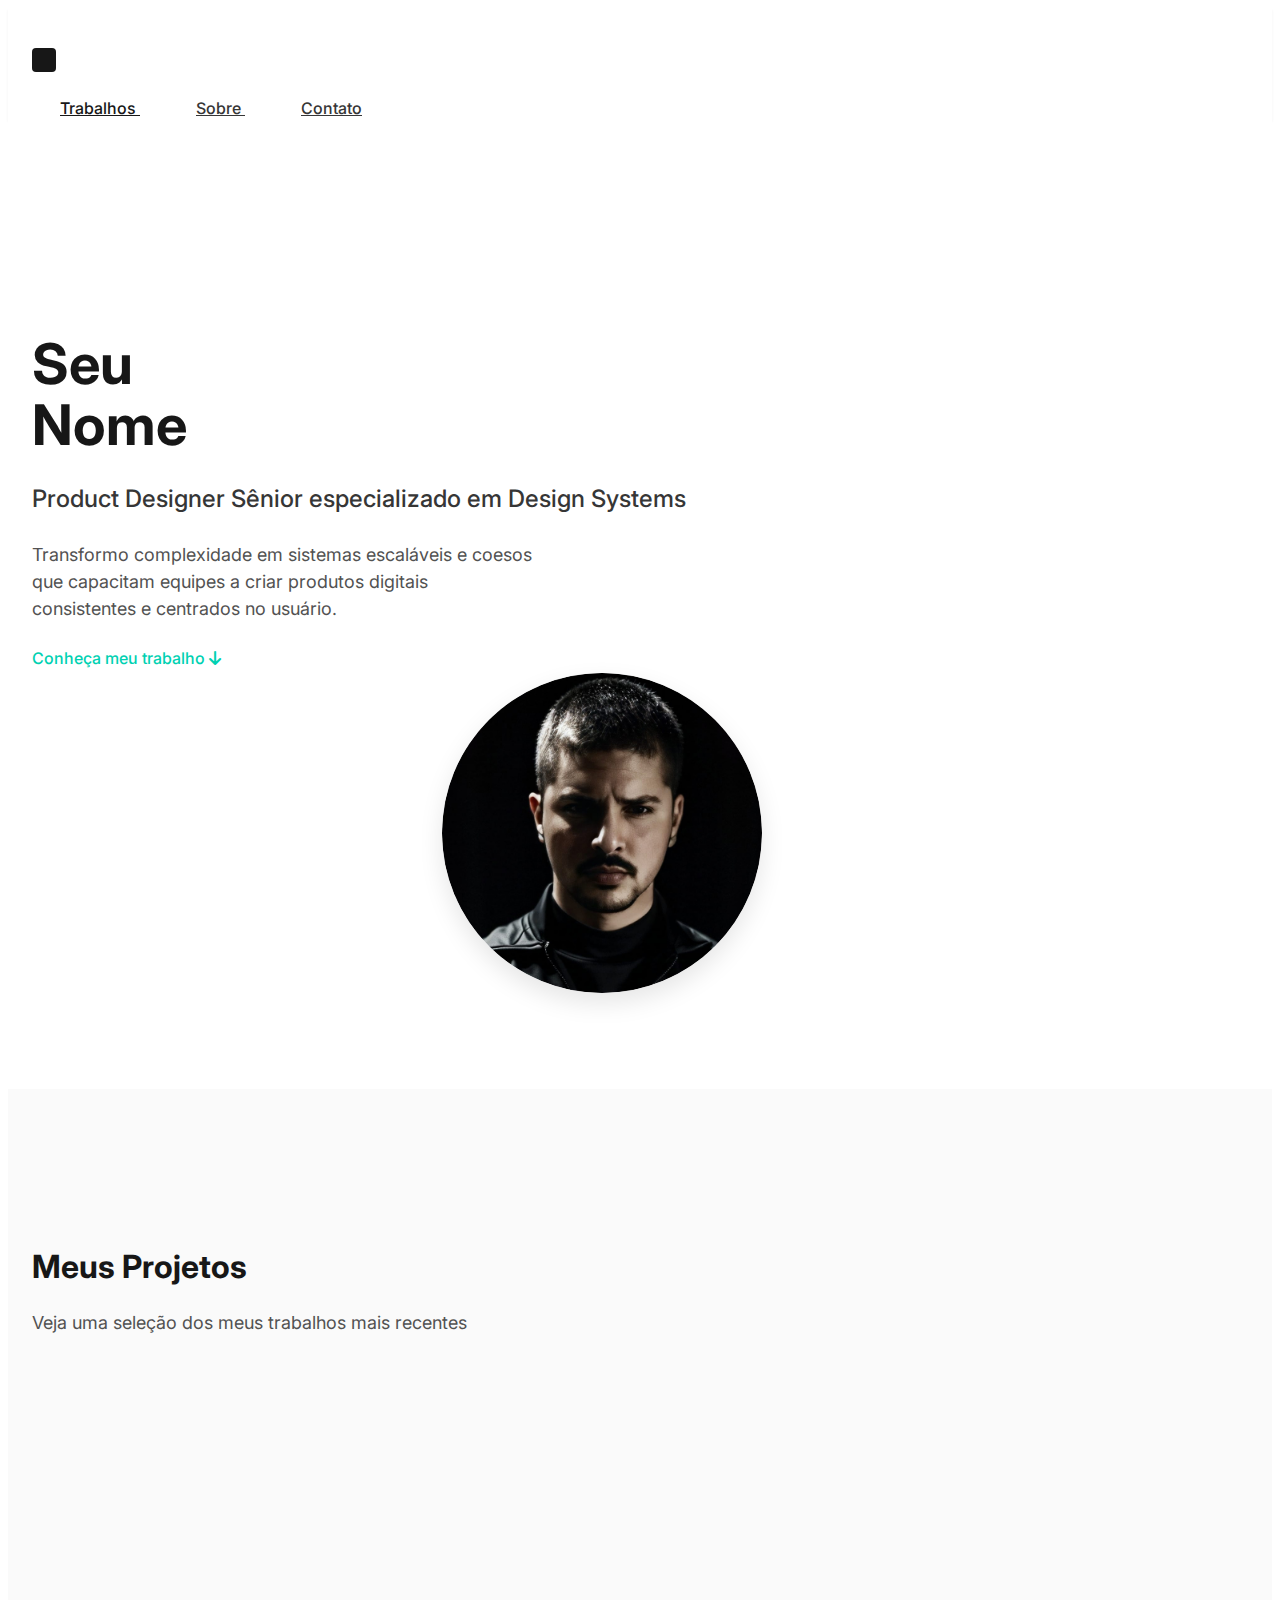
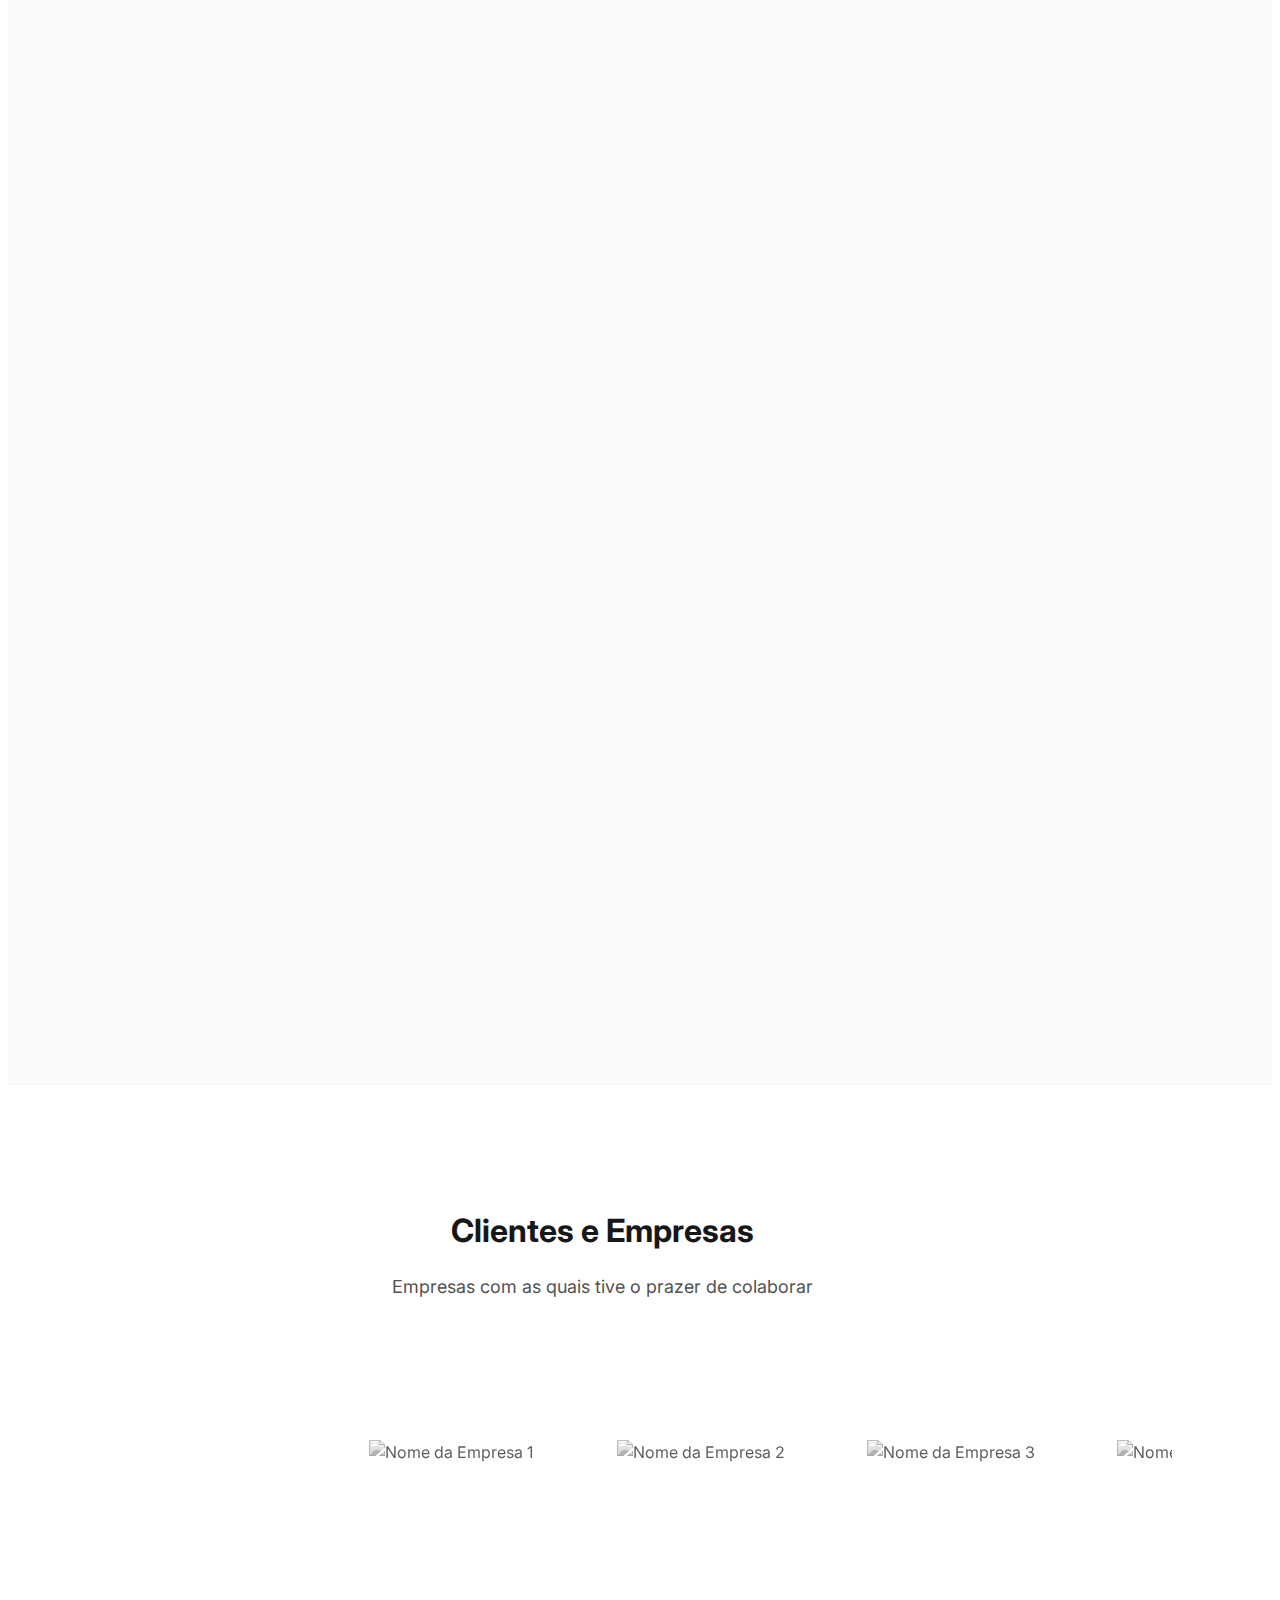
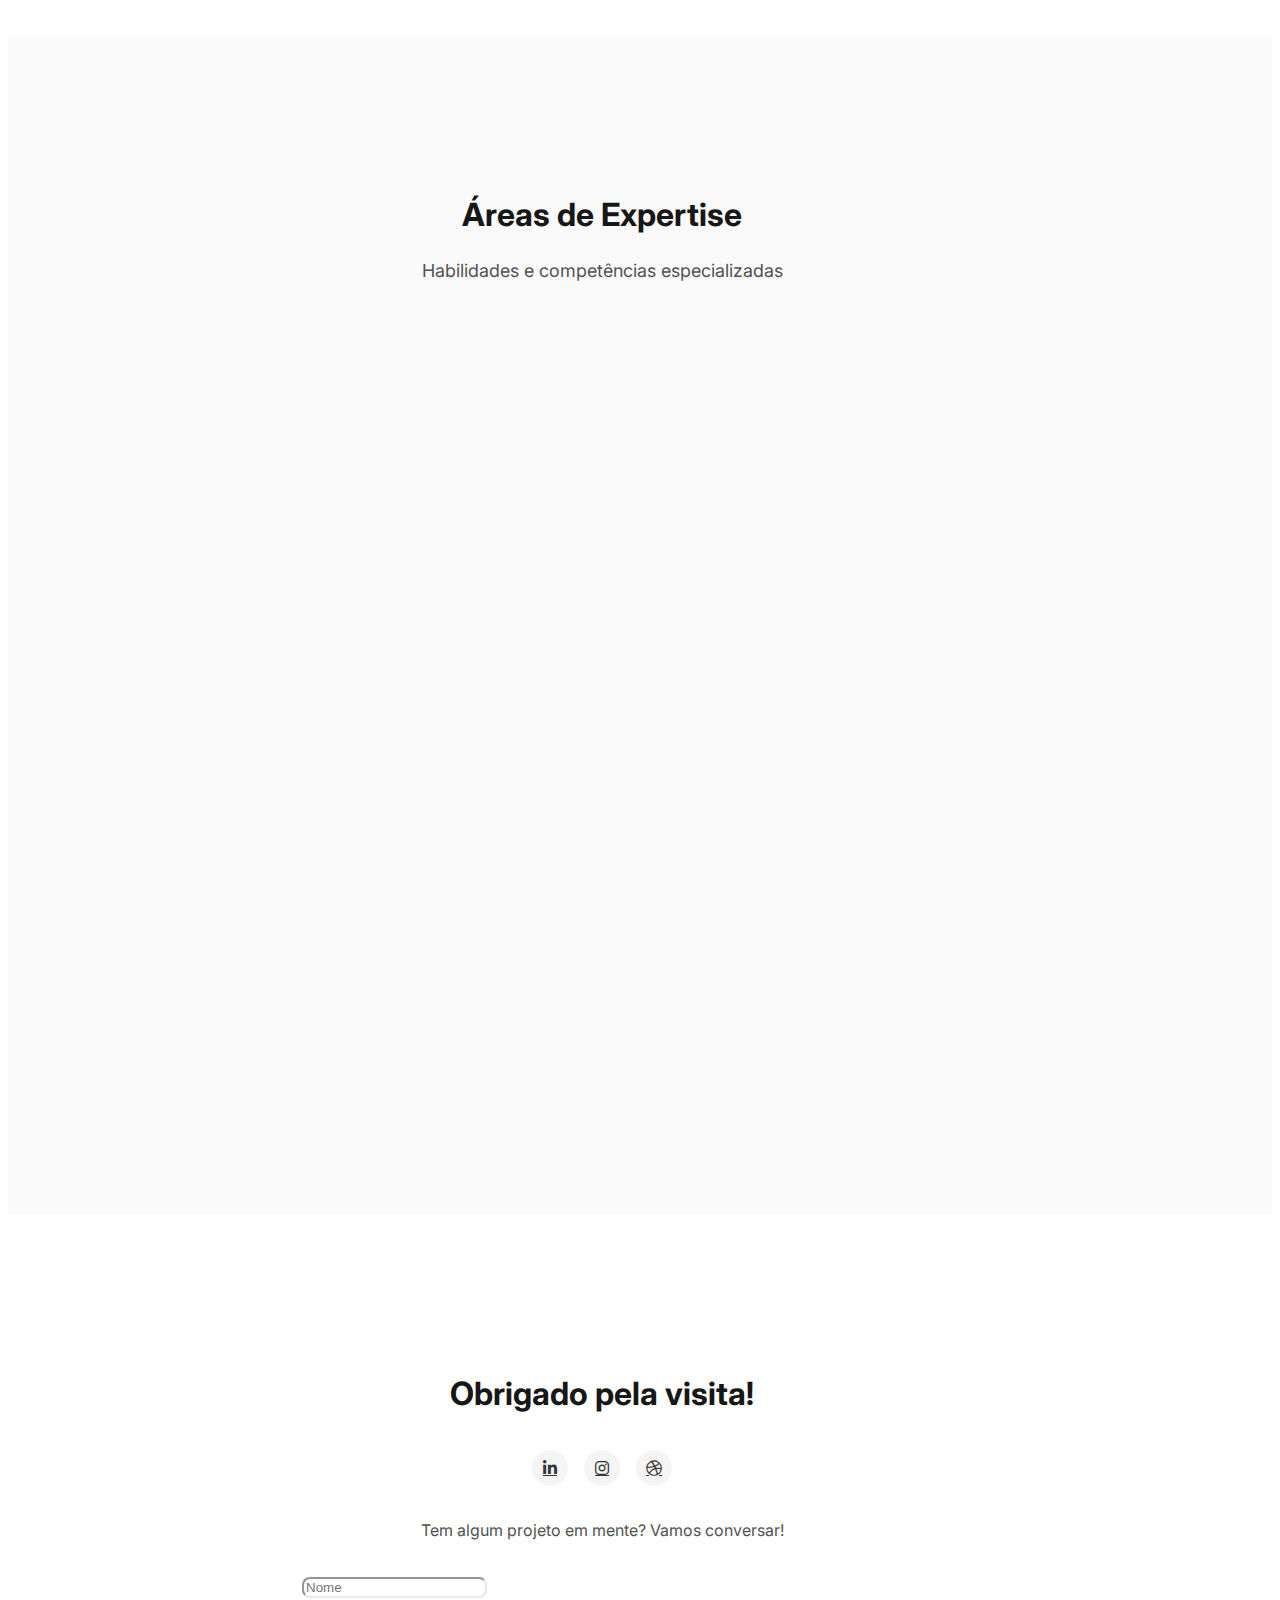
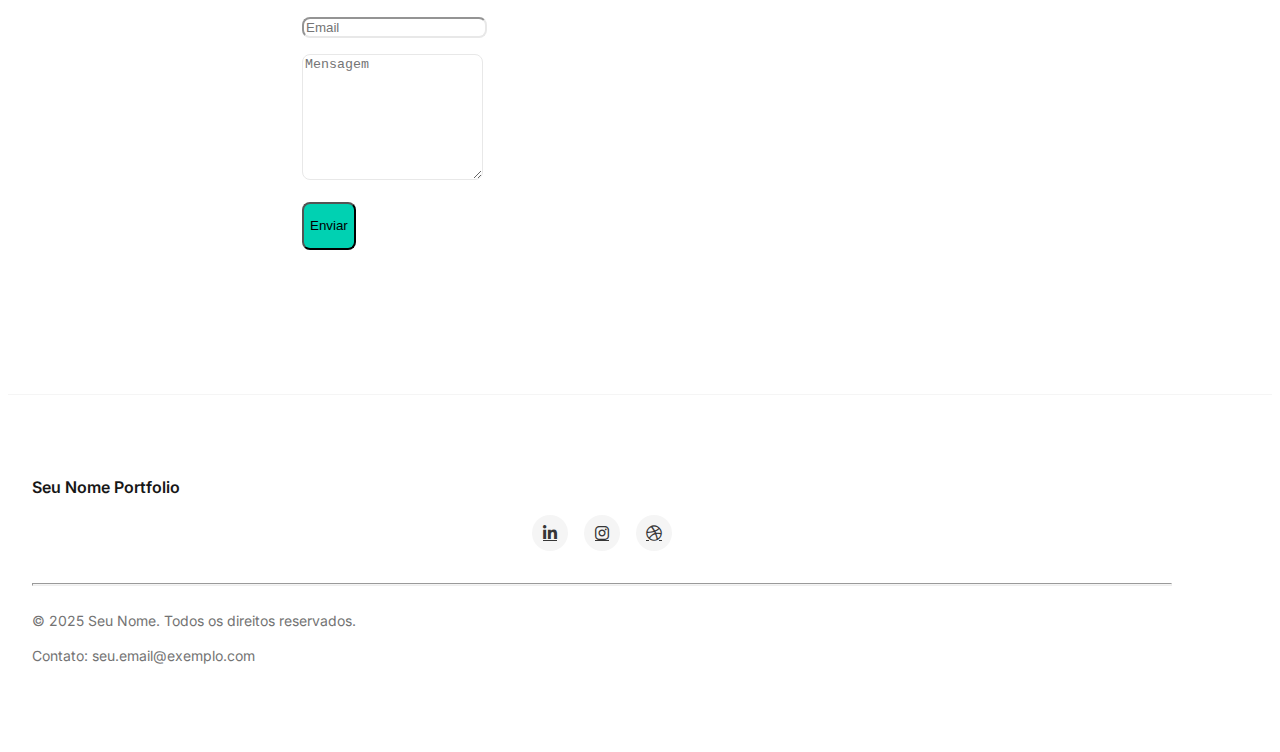
==== index.html @ 830b22d1 "Versão inicial do portfólio" ====
<!DOCTYPE html>
<html lang="pt-br">
  <head>
    <meta charset="UTF-8" />
    <meta name="viewport" content="width=device-width, initial-scale=1.0" />
    <title>Seu Nome | Product Designer</title>

    <!-- Fonte Inter do Google Fonts -->
    <link rel="preconnect" href="https://fonts.googleapis.com" />
    <link rel="preconnect" href="https://fonts.gstatic.com" crossorigin />
    <link
      href="https://fonts.googleapis.com/css2?family=Inter:wght@400;500;600;700&display=swap"
      rel="stylesheet"
    />

    <!-- Bulma CSS Framework -->
    <link
      rel="stylesheet"
      href="https://cdn.jsdelivr.net/npm/bulma@0.9.4/css/bulma.min.css"
    />

    <!-- Font Awesome para ícones -->
    <link
      rel="stylesheet"
      href="https://cdnjs.cloudflare.com/ajax/libs/font-awesome/6.4.0/css/all.min.css"
    />

    <!-- CSS Personalizado -->
    <link rel="stylesheet" href="css/tokens/colors.css" />
    <link rel="stylesheet" href="css/tokens/typography.css" />
    <link rel="stylesheet" href="css/tokens/spacing.css" />
    <link rel="stylesheet" href="css/main.css" />
  </head>
  <body>
    <!-- Navegação -->
    <nav
      class="navbar is-white is-fixed-top"
      role="navigation"
      aria-label="main navigation"
    >
      <div class="container">
        <div class="navbar-brand">
          <a class="navbar-item" href="/">
            <div class="logo-square"></div>
          </a>

          <a
            role="button"
            class="navbar-burger"
            aria-label="menu"
            aria-expanded="false"
            data-target="navbarBasic"
          >
            <span aria-hidden="true"></span>
            <span aria-hidden="true"></span>
            <span aria-hidden="true"></span>
          </a>
        </div>

        <div id="navbarBasic" class="navbar-menu">
          <div class="navbar-end">
            <a class="navbar-item is-active" href="index.html"> Trabalhos </a>
            <a class="navbar-item" href="about.html"> Sobre </a>
            <a class="navbar-item" href="contact.html"> Contato </a>
          </div>
        </div>
      </div>
    </nav>

    <!-- Seção Hero -->
    <section class="hero is-white is-fullheight-with-navbar">
      <div class="hero-body">
        <div class="container">
          <div class="columns is-vcentered">
            <div class="column is-5">
              <h1 class="title hero-name">Seu<br />Nome</h1>
              <p class="subtitle hero-subtitle">
                Product Designer Sênior especializado em Design Systems
              </p>
              <p class="hero-description">
                Transformo complexidade em sistemas escaláveis e coesos que
                capacitam equipes a criar produtos digitais consistentes e
                centrados no usuário.
              </p>
              <div class="mt-5">
                <a href="#projects" class="hero-scroll-link">
                  Conheça meu trabalho
                  <span class="icon">
                    <i class="fas fa-arrow-down"></i>
                  </span>
                </a>
              </div>
            </div>
            <div class="column is-5 is-offset-2">
              <div class="hero-image-container">
                <figure class="hero-image">
                  <img
                    src="img/profile-photo.jpg"
                    alt="Seu Nome - Product Designer"
                  />
                </figure>
              </div>
            </div>
          </div>
        </div>
      </div>
    </section>

    <!-- Seção de Projetos -->
    <section id="projects" class="section projects-section">
      <div class="container">
        <h2 class="projects-title">Meus Projetos</h2>
        <p class="projects-subtitle">
          Veja uma seleção dos meus trabalhos mais recentes
        </p>

        <div class="project-list">
          <!-- Projeto 1 -->
          <article class="project-card animate-on-scroll">
            <div class="columns is-vcentered">
              <div class="column is-5">
                <div class="project-image-container">
                  <img
                    src="img/projects/fintech-design-system.jpg"
                    alt="Sistema de Design para Fintech"
                    class="project-image"
                  />
                </div>
              </div>
              <div class="column is-6 is-offset-1">
                <div class="project-content">
                  <div class="project-category">DESIGN SYSTEM</div>
                  <h3 class="project-title">
                    Criação e escalabilidade de um sistema de design
                  </h3>
                  <p class="project-description">
                    Desenvolvimento de um sistema de design escalável para
                    plataforma de investimentos, incluindo componentes
                    acessíveis e documentação técnica.
                  </p>
                  <a
                    href="projects/design-system-fintech.html"
                    class="project-link"
                  >
                    <span>LEIA MAIS</span>
                    <span class="icon"><i class="fas fa-arrow-right"></i></span>
                  </a>
                </div>
              </div>
            </div>
          </article>

          <!-- Projeto 2 -->
          <article class="project-card animate-on-scroll">
            <div class="columns is-vcentered">
              <div class="column is-5">
                <div class="project-image-container">
                  <img
                    src="img/projects/ecommerce-redesign.jpg"
                    alt="Redesign de E-commerce"
                    class="project-image"
                  />
                </div>
              </div>
              <div class="column is-6 is-offset-1">
                <div class="project-content">
                  <div class="project-category">PRODUCT DESIGN</div>
                  <h3 class="project-title">
                    Redesign de experiência para e-commerce B2B
                  </h3>
                  <p class="project-description">
                    Reimaginação da experiência de compra para uma plataforma
                    B2B com foco em melhorar conversões e simplificar o processo
                    de compra.
                  </p>
                  <a
                    href="projects/ecommerce-redesign.html"
                    class="project-link"
                  >
                    <span>LEIA MAIS</span>
                    <span class="icon"><i class="fas fa-arrow-right"></i></span>
                  </a>
                </div>
              </div>
            </div>
          </article>

          <!-- Projeto 3 -->
          <article class="project-card animate-on-scroll">
            <div class="columns is-vcentered">
              <div class="column is-5">
                <div class="project-image-container">
                  <img
                    src="img/projects/healthcare-app.jpg"
                    alt="Aplicativo de Saúde"
                    class="project-image"
                  />
                </div>
              </div>
              <div class="column is-6 is-offset-1">
                <div class="project-content">
                  <div class="project-category">UX/UI DESIGN</div>
                  <h3 class="project-title">
                    App de saúde focado em acessibilidade e engajamento
                  </h3>
                  <p class="project-description">
                    Melhoria da experiência do usuário em aplicativo de saúde,
                    focando em acessibilidade e simplificação do agendamento de
                    consultas.
                  </p>
                  <a href="projects/healthcare-app.html" class="project-link">
                    <span>LEIA MAIS</span>
                    <span class="icon"><i class="fas fa-arrow-right"></i></span>
                  </a>
                </div>
              </div>
            </div>
          </article>
        </div>
      </div>
    </section>

    <!-- Seção de Clientes -->
    <section class="section clients-section">
      <div class="container">
        <h2 class="clients-title">Clientes e Empresas</h2>
        <p class="clients-subtitle">
          Empresas com as quais tive o prazer de colaborar
        </p>

        <div class="client-logos-container">
          <div class="client-logos-carousel">
            <div class="client-logo">
              <img
                src="img/clients/client-logo-1.png"
                alt="Nome da Empresa 1"
              />
            </div>
            <div class="client-logo">
              <img
                src="img/clients/client-logo-2.png"
                alt="Nome da Empresa 2"
              />
            </div>
            <div class="client-logo">
              <img
                src="img/clients/client-logo-3.png"
                alt="Nome da Empresa 3"
              />
            </div>
            <div class="client-logo">
              <img
                src="img/clients/client-logo-4.png"
                alt="Nome da Empresa 4"
              />
            </div>
            <div class="client-logo">
              <img
                src="img/clients/client-logo-5.png"
                alt="Nome da Empresa 5"
              />
            </div>
            <div class="client-logo">
              <img
                src="img/clients/client-logo-6.png"
                alt="Nome da Empresa 6"
              />
            </div>
          </div>
        </div>
      </div>
    </section>

    <!-- Seção de Expertise -->
    <section class="section expertise-section">
      <div class="container">
        <h2 class="expertise-title">Áreas de Expertise</h2>
        <p class="expertise-subtitle">
          Habilidades e competências especializadas
        </p>

        <div class="expertise-grid">
          <!-- Expertise 1: Design Systems -->
          <div class="expertise-card animate-on-scroll">
            <div class="expertise-icon">
              <i class="fas fa-layer-group"></i>
            </div>
            <h3 class="expertise-name">Design Systems</h3>
            <p class="expertise-description">
              Criação e manutenção de sistemas de design escaláveis,
              documentados e acessíveis para produtos digitais.
            </p>
          </div>

          <!-- Expertise 2: Componentes Acessíveis -->
          <div class="expertise-card animate-on-scroll">
            <div class="expertise-icon">
              <i class="fas fa-universal-access"></i>
            </div>
            <h3 class="expertise-name">Componentes Acessíveis</h3>
            <p class="expertise-description">
              Desenvolvimento de componentes que seguem as diretrizes WCAG e
              proporcionam experiências inclusivas para todos os usuários.
            </p>
          </div>

          <!-- Expertise 3: Documentação Técnica -->
          <div class="expertise-card animate-on-scroll">
            <div class="expertise-icon">
              <i class="fas fa-book"></i>
            </div>
            <h3 class="expertise-name">Documentação Técnica</h3>
            <p class="expertise-description">
              Elaboração de documentação clara e abrangente, facilitando a
              adoção e implementação de componentes por equipes
              multidisciplinares.
            </p>
          </div>

          <!-- Expertise 4: Design de Interação -->
          <div class="expertise-card animate-on-scroll">
            <div class="expertise-icon">
              <i class="fas fa-hand-pointer"></i>
            </div>
            <h3 class="expertise-name">Design de Interação</h3>
            <p class="expertise-description">
              Criação de fluxos de usuário e interações que proporcionam
              experiências intuitivas e eficientes.
            </p>
          </div>

          <!-- Expertise 5: Pesquisa de Usuário -->
          <div class="expertise-card animate-on-scroll">
            <div class="expertise-icon">
              <i class="fas fa-search"></i>
            </div>
            <h3 class="expertise-name">Pesquisa de Usuário</h3>
            <p class="expertise-description">
              Condução de entrevistas, testes de usabilidade e análise de
              feedback para informar decisões de design baseadas em dados.
            </p>
          </div>

          <!-- Expertise 6: Prototipagem -->
          <div class="expertise-card animate-on-scroll">
            <div class="expertise-icon">
              <i class="fas fa-code-branch"></i>
            </div>
            <h3 class="expertise-name">Prototipagem</h3>
            <p class="expertise-description">
              Desenvolvimento de protótipos interativos para validar conceitos,
              testar hipóteses e comunicar soluções de design.
            </p>
          </div>
        </div>
      </div>
    </section>

    <!-- Seção de Contato -->
    <section class="section contact-section">
      <div class="container">
        <div class="contact-container">
          <h2 class="contact-title">Obrigado pela visita!</h2>
          <div class="social-links">
            <a
              href="https://linkedin.com/in/seuperfil"
              target="_blank"
              rel="noopener"
              class="social-link"
            >
              <i class="fab fa-linkedin-in"></i>
            </a>
            <a
              href="https://instagram.com/seuperfil"
              target="_blank"
              rel="noopener"
              class="social-link"
            >
              <i class="fab fa-instagram"></i>
            </a>
            <a
              href="https://dribbble.com/seuperfil"
              target="_blank"
              rel="noopener"
              class="social-link"
            >
              <i class="fab fa-dribbble"></i>
            </a>
          </div>
          <p class="contact-text">
            Tem algum projeto em mente? Vamos conversar!
          </p>

          <form class="contact-form">
            <div class="field">
              <div class="control">
                <input class="input" type="text" placeholder="Nome" />
              </div>
            </div>

            <div class="field">
              <div class="control">
                <input class="input" type="email" placeholder="Email" />
              </div>
            </div>

            <div class="field">
              <div class="control">
                <textarea class="textarea" placeholder="Mensagem"></textarea>
              </div>
            </div>

            <div class="field">
              <div class="control">
                <button class="button is-primary submit-button">Enviar</button>
              </div>
            </div>
          </form>
        </div>
      </div>
    </section>

    <!-- Rodapé -->
    <footer class="footer">
      <div class="container">
        <div class="footer-content">
          <div class="columns">
            <div class="column is-6">
              <p class="footer-title">Seu Nome Portfolio</p>
            </div>
            <div class="column is-6">
              <div class="social-links is-pulled-right">
                <a
                  href="https://linkedin.com/in/seuperfil"
                  target="_blank"
                  rel="noopener"
                  class="social-link"
                >
                  <i class="fab fa-linkedin-in"></i>
                </a>
                <a
                  href="https://instagram.com/seuperfil"
                  target="_blank"
                  rel="noopener"
                  class="social-link"
                >
                  <i class="fab fa-instagram"></i>
                </a>
                <a
                  href="https://dribbble.com/seuperfil"
                  target="_blank"
                  rel="noopener"
                  class="social-link"
                >
                  <i class="fab fa-dribbble"></i>
                </a>
              </div>
            </div>
          </div>
          <hr class="footer-divider" />
          <div class="columns footer-bottom">
            <div class="column is-6">
              <p class="copyright">
                © 2025 Seu Nome. Todos os direitos reservados.
              </p>
            </div>
            <div class="column is-6">
              <p class="contact-email is-pulled-right">
                Contato: seu.email@exemplo.com
              </p>
            </div>
          </div>
        </div>
      </div>
    </footer>

    <!-- JavaScript -->
    <script src="js/main.js"></script>
    <script src="js/client-carousel.js"></script>
  </body>
</html>
---- css/tokens/colors.css ----
/* 
 * TOKENS: CORES
 * Sistema de tokens de cores para o portfólio
 */

 :root {
    /* Cores primárias */
    --color-primary-100: #E6F0FF;
    --color-primary-200: #B3D1FF;
    --color-primary-300: #80B3FF;
    --color-primary-400: #4D94FF;
    --color-primary-500: #00D1B2;  /* Cor principal (turquesa) */
    --color-primary-600: #00B89C;
    --color-primary-700: #009E87;
    --color-primary-800: #008571;
    --color-primary-900: #006B5B;
    
    /* Tons neutros */
    --color-neutral-100: #FAFAFA;
    --color-neutral-200: #F5F5F5;
    --color-neutral-300: #E8E8E8;
    --color-neutral-400: #D4D4D4;
    --color-neutral-500: #A3A3A3;
    --color-neutral-600: #737373;
    --color-neutral-700: #525252;
    --color-neutral-800: #363636;
    --color-neutral-900: #171717;
    
    /* Cores de estado */
    --color-success: #48C774;
    --color-warning: #FFDD57;
    --color-danger: #F14668;
    --color-info: #3298DC;
    
    /* Cores de superfície */
    --color-background: #FFFFFF;
    --color-surface: #FAFAFA;
    --color-surface-alt: #F5F5F5;
    
    /* Cores de texto */
    --color-text: var(--color-neutral-900);
    --color-text-muted: var(--color-neutral-700);
    --color-text-light: var(--color-neutral-600);
    --color-text-inverted: #FFFFFF;
    
    /* Cores de borda */
    --color-border: var(--color-neutral-300);
    --color-border-light: var(--color-neutral-200);
    --color-border-dark: var(--color-neutral-400);
}

/* Classes de utilidade para cores */
.has-bg-primary { background-color: var(--color-primary-500); }
.has-bg-light { background-color: var(--color-neutral-100); }
.has-bg-surface { background-color: var(--color-surface); }

.has-text-primary { color: var(--color-primary-500); }
.has-text-muted { color: var(--color-text-muted); }
---- css/tokens/typography.css ----
/* 
 * TOKENS: TIPOGRAFIA
 * Sistema de tokens de tipografia para o portfólio
 */

 :root {
    /* Famílias de fontes */
    --font-family-base: 'Inter', -apple-system, BlinkMacSystemFont, 'Segoe UI', Roboto, 'Helvetica Neue', Arial, sans-serif;
    --font-family-headings: var(--font-family-base);
    --font-family-monospace: 'SFMono-Regular', Consolas, 'Liberation Mono', Menlo, monospace;
    
    /* Tamanhos base */
    --font-size-base: 16px;
    --line-height-base: 1.5;
    
    /* Escala de tamanhos (baseada em uma escala modular de 1.25) */
    --font-size-xs: 0.75rem;     /* 12px */
    --font-size-sm: 0.875rem;    /* 14px */
    --font-size-md: 1rem;        /* 16px (base) */
    --font-size-lg: 1.25rem;     /* 20px */
    --font-size-xl: 1.563rem;    /* 25px */
    --font-size-2xl: 1.953rem;   /* 31px */
    --font-size-3xl: 2.441rem;   /* 39px */
    --font-size-4xl: 3.052rem;   /* 49px */
    
    /* Pesos de fonte */
    --font-weight-regular: 400;
    --font-weight-medium: 500;
    --font-weight-semibold: 600;
    --font-weight-bold: 700;
    
    /* Line heights */
    --line-height-tight: 1.25;
    --line-height-normal: 1.5;
    --line-height-loose: 1.75;
    
    /* Letter spacing */
    --letter-spacing-tight: -0.025em;
    --letter-spacing-normal: 0;
    --letter-spacing-wide: 0.025em;
    
    /* Tamanhos de títulos */
    --font-size-h1: var(--font-size-3xl);
    --font-size-h2: var(--font-size-2xl);
    --font-size-h3: var(--font-size-xl);
    --font-size-h4: var(--font-size-lg);
    --font-size-h5: var(--font-size-md);
    --font-size-h6: var(--font-size-sm);
}

/* Aplicações básicas */
body {
    font-family: var(--font-family-base);
    font-size: var(--font-size-base);
    line-height: var(--line-height-base);
}

/* Classes de utilidade para tipografia */
.is-text-xs { font-size: var(--font-size-xs); }
.is-text-sm { font-size: var(--font-size-sm); }
.is-text-md { font-size: var(--font-size-md); }
.is-text-lg { font-size: var(--font-size-lg); }
.is-text-xl { font-size: var(--font-size-xl); }

.has-text-weight-regular { font-weight: var(--font-weight-regular); }
.has-text-weight-medium { font-weight: var(--font-weight-medium); }
.has-text-weight-semibold { font-weight: var(--font-weight-semibold); }
.has-text-weight-bold { font-weight: var(--font-weight-bold); }

.has-line-height-tight { line-height: var(--line-height-tight); }
.has-line-height-normal { line-height: var(--line-height-normal); }
.has-line-height-loose { line-height: var(--line-height-loose); }
---- css/tokens/spacing.css ----
/* 
 * TOKENS: ESPAÇAMENTO
 * Sistema de tokens de espaçamento para o portfólio
 */

 :root {
    /* Escala de espaçamento base (8px) */
    --spacing-unit: 8px;
    
    /* Escala de espaçamento */
    --spacing-2xs: calc(var(--spacing-unit) * 0.25);  /* 2px */
    --spacing-xs: calc(var(--spacing-unit) * 0.5);    /* 4px */
    --spacing-sm: var(--spacing-unit);                /* 8px */
    --spacing-md: calc(var(--spacing-unit) * 2);      /* 16px */
    --spacing-lg: calc(var(--spacing-unit) * 3);      /* 24px */
    --spacing-xl: calc(var(--spacing-unit) * 4);      /* 32px */
    --spacing-2xl: calc(var(--spacing-unit) * 6);     /* 48px */
    --spacing-3xl: calc(var(--spacing-unit) * 8);     /* 64px */
    --spacing-4xl: calc(var(--spacing-unit) * 12);    /* 96px */
    --spacing-5xl: calc(var(--spacing-unit) * 16);    /* 128px */
    
    /* Tokens específicos */
    --section-padding-vertical: var(--spacing-3xl);
    --card-padding: var(--spacing-lg);
    --container-padding: var(--spacing-lg);
    
    /* Breakpoints */
    --breakpoint-mobile: 640px;
    --breakpoint-tablet: 768px;
    --breakpoint-desktop: 1024px;
    --breakpoint-widescreen: 1216px;
    
    /* Bordas e arredondamentos */
    --border-width-thin: 1px;
    --border-width-thick: 2px;
    --border-width-heavy: 4px;
    
    --border-radius-sm: 4px;
    --border-radius-md: 8px;
    --border-radius-lg: 12px;
    --border-radius-pill: 9999px;
    
    /* Sombras */
    --shadow-sm: 0 1px 2px 0 rgba(0, 0, 0, 0.05);
    --shadow-md: 0 4px 6px -1px rgba(0, 0, 0, 0.1), 0 2px 4px -1px rgba(0, 0, 0, 0.06);
    --shadow-lg: 0 10px 15px -3px rgba(0, 0, 0, 0.1), 0 4px 6px -2px rgba(0, 0, 0, 0.05);
    --shadow-xl: 0 20px 25px -5px rgba(0, 0, 0, 0.1), 0 10px 10px -5px rgba(0, 0, 0, 0.04);
    
    /* Transições */
    --transition-fast: 150ms;
    --transition-normal: 300ms;
    --transition-slow: 500ms;
    --transition-timing-default: cubic-bezier(0.4, 0, 0.2, 1);
}

/* Classes utilitárias para espaçamento que complementam as do Bulma */
.has-margin-2xs { margin: var(--spacing-2xs); }
.has-margin-xs { margin: var(--spacing-xs); }
.has-margin-sm { margin: var(--spacing-sm); }
.has-margin-md { margin: var(--spacing-md); }
.has-margin-lg { margin: var(--spacing-lg); }
.has-margin-xl { margin: var(--spacing-xl); }
.has-margin-2xl { margin: var(--spacing-2xl); }
.has-margin-3xl { margin: var(--spacing-3xl); }

.has-padding-2xs { padding: var(--spacing-2xs); }
.has-padding-xs { padding: var(--spacing-xs); }
.has-padding-sm { padding: var(--spacing-sm); }
.has-padding-md { padding: var(--spacing-md); }
.has-padding-lg { padding: var(--spacing-lg); }
.has-padding-xl { padding: var(--spacing-xl); }
.has-padding-2xl { padding: var(--spacing-2xl); }
.has-padding-3xl { padding: var(--spacing-3xl); }

/* Classes utilitárias para bordas e sombras */
.has-radius-sm { border-radius: var(--border-radius-sm); }
.has-radius-md { border-radius: var(--border-radius-md); }
.has-radius-lg { border-radius: var(--border-radius-lg); }
.has-radius-pill { border-radius: var(--border-radius-pill); }

.has-shadow-sm { box-shadow: var(--shadow-sm); }
.has-shadow-md { box-shadow: var(--shadow-md); }
.has-shadow-lg { box-shadow: var(--shadow-lg); }
.has-shadow-xl { box-shadow: var(--shadow-xl); }
---- css/main.css ----
/*
 * CSS Principal do Portfólio
 * Estende o Bulma e aplica os tokens de design
 */

/* Sobrescrevendo variáveis do Bulma com nosso sistema de tokens */
.button.is-primary {
    background-color: var(--color-primary-500) !important;
}

.button.is-primary:hover {
    background-color: var(--color-primary-600) !important;
}

/* Reset e estilos globais */
html {
    scroll-behavior: smooth;
}

body {
    font-family: var(--font-family-base);
    color: var(--color-text);
    line-height: var(--line-height-normal);
    background-color: var(--color-background);
    overflow-x: hidden;
}

.container {
    max-width: 1140px !important;
    padding: 0 var(--spacing-lg);
}

/* Componente Logo */
.logo-square {
    width: 24px;
    height: 24px;
    background-color: var(--color-neutral-900);
    border-radius: 4px;
}

/* Navegação */
.navbar {
    background-color: rgba(255, 255, 255, 0.97) !important;
    height: 80px;
    padding: var(--spacing-md) 0;
    box-shadow: 0 2px 3px rgba(10, 10, 10, 0.05) !important;
}

.navbar-item {
    font-weight: var(--font-weight-medium);
    color: var(--color-neutral-800);
    transition: color var(--transition-normal);
    padding: 0 var(--spacing-lg);
    margin: 0 var(--spacing-xs);
}

.navbar-item:hover,
.navbar-item.is-active {
    background-color: transparent !important;
    color: var(--color-neutral-900) !important;
}

/* Seção Hero */
.hero.is-white {
    background-color: white !important;
}

.hero.is-fullheight-with-navbar {
    min-height: calc(100vh - 80px);
    padding-top: 80px;
}

.hero-body {
    padding: var(--spacing-4xl) 0 !important;
}

.hero-name {
    font-size: 3.5rem !important;
    font-weight: var(--font-weight-bold) !important;
    line-height: 1.1 !important;
    margin-bottom: var(--spacing-lg) !important;
    color: var(--color-neutral-900) !important;
}

.hero-subtitle {
    font-size: 1.5rem !important;
    font-weight: var(--font-weight-medium) !important;
    color: var(--color-neutral-800) !important;
    margin-bottom: var(--spacing-lg) !important;
}

.hero-description {
    font-size: 1.125rem;
    color: var(--color-neutral-700);
    max-width: 500px;
    line-height: var(--line-height-normal);
    margin-bottom: var(--spacing-lg);
}

.hero-scroll-link {
    display: inline-flex;
    align-items: center;
    font-weight: var(--font-weight-medium);
    color: var(--color-primary-500);
    text-decoration: none;
    padding-bottom: 2px;
    border-bottom: 1px solid transparent;
    transition: all 0.3s ease;
}

.hero-scroll-link:hover {
    color: var(--color-primary-600);
    border-bottom-color: var(--color-primary-500);
}

.hero-scroll-link .icon {
    margin-left: var(--spacing-xs);
}

.hero-image-container {
    display: flex;
    justify-content: center;
    align-items: center;
    height: 100%;
}

.hero-image {
    width: 320px;
    height: 320px;
    margin: 0 auto;
    position: relative;
}

.hero-image img {
    width: 100%;
    height: 100%;
    border-radius: 50%;
    object-fit: cover;
    box-shadow: 0 10px 25px rgba(0, 0, 0, 0.1);
}

/* Seção de Projetos */
.projects-section {
    padding: var(--spacing-5xl) 0;
    background-color: var(--color-neutral-100);
}

.projects-title {
    font-size: 2rem;
    font-weight: var(--font-weight-bold);
    color: var(--color-neutral-900);
    margin-bottom: var(--spacing-md);
}

.projects-subtitle {
    font-size: 1.125rem;
    color: var(--color-neutral-700);
    margin-bottom: var(--spacing-3xl);
}

.project-list {
    display: flex;
    flex-direction: column;
    gap: var(--spacing-4xl);
}

.project-card {
    background-color: white;
    border-radius: var(--border-radius-lg);
    overflow: hidden;
    box-shadow: 0 4px 10px rgba(0, 0, 0, 0.05);
    padding: var(--spacing-xl);
    transition: all 0.3s ease;
    margin-bottom: var(--spacing-2xl);
    border: 1px solid var(--color-neutral-200);
}

.project-card:hover {
    transform: translateY(-5px);
    box-shadow: 0 10px 20px rgba(0, 0, 0, 0.1);
}

/* Correção para garantir que os cartões de projeto apareçam corretamente */
.project-card .columns {
    display: flex !important;
    margin: 0 !important;
}

.project-card .column {
    padding: 0.75rem;
}

.project-image-container {
    height: 0;
    padding-bottom: 75%;
    position: relative;
    overflow: hidden;
    border-radius: var(--border-radius-md);
    background-color: var(--color-neutral-200);
}

.project-image {
    position: absolute;
    top: 0;
    left: 0;
    width: 100%;
    height: 100%;
    object-fit: cover;
    transition: transform 0.3s ease;
}

.project-card:hover .project-image {
    transform: scale(1.05);
}

.project-category {
    font-size: 0.75rem;
    font-weight: var(--font-weight-semibold);
    letter-spacing: 1px;
    color: var(--color-primary-500);
    margin-bottom: var(--spacing-sm);
}

.project-content .project-title {
    font-size: 1.5rem;
    font-weight: var(--font-weight-bold);
    color: var(--color-neutral-900);
    margin-bottom: var(--spacing-md);
    line-height: 1.3;
}

.project-description {
    color: var(--color-neutral-700);
    margin-bottom: var(--spacing-lg);
    line-height: var(--line-height-normal);
}

.project-link {
    display: inline-flex;
    align-items: center;
    font-size: 0.875rem;
    font-weight: var(--font-weight-semibold);
    color: var(--color-primary-500);
    padding: var(--spacing-xs) 0;
    border-bottom: 1px solid transparent;
    transition: all 0.3s ease;
}

.project-link:hover {
    color: var(--color-primary-600);
    border-bottom-color: var(--color-primary-500);
}

.project-link .icon {
    margin-left: var(--spacing-xs);
    transition: transform 0.3s ease;
}

.project-link:hover .icon {
    transform: translateX(3px);
}

/* Seção de Contato */
.contact-section {
    padding: var(--spacing-5xl) 0;
    background-color: white;
}

.contact-container {
    max-width: 600px;
    margin: 0 auto;
    text-align: center;
}

.contact-title {
    font-size: 2rem;
    font-weight: var(--font-weight-bold);
    color: var(--color-neutral-900);
    margin-bottom: var(--spacing-xl);
}

.social-links {
    display: flex;
    justify-content: center;
    gap: var(--spacing-md);
    margin-bottom: var(--spacing-xl);
}

.social-link {
    display: flex;
    align-items: center;
    justify-content: center;
    width: 36px;
    height: 36px;
    border-radius: 50%;
    background-color: var(--color-neutral-200);
    color: var(--color-neutral-800);
    transition: all 0.3s ease;
}

.social-link:hover {
    background-color: var(--color-primary-500);
    color: white;
    transform: translateY(-2px);
}

.contact-text {
    margin-bottom: var(--spacing-xl);
    color: var(--color-neutral-700);
}

.contact-form {
    text-align: left;
}

.contact-form .field {
    margin-bottom: var(--spacing-md);
}

.contact-form .input,
.contact-form .textarea {
    border-color: var(--color-neutral-300);
    background-color: white;
    box-shadow: none;
    transition: all 0.3s ease;
    border-radius: var(--border-radius-md);
}

.contact-form .input:focus,
.contact-form .textarea:focus {
    border-color: var(--color-primary-500);
    box-shadow: 0 0 0 1px rgba(0, 102, 255, 0.1);
}

.contact-form .textarea {
    min-height: 120px;
}

.submit-button {
    height: 48px;
    font-weight: var(--font-weight-medium);
    border-radius: var(--border-radius-md);
    transition: all 0.3s ease;
}

.submit-button:hover {
    transform: translateY(-2px);
    box-shadow: 0 4px 10px rgba(0, 102, 255, 0.2);
}

/* Rodapé */
.footer {
    background-color: white !important;
    padding: var(--spacing-2xl) 0 !important;
    border-top: 1px solid var(--color-neutral-200);
}

.footer-content {
    padding: var(--spacing-md) 0;
}

.footer-title {
    font-weight: var(--font-weight-semibold);
    color: var(--color-neutral-900);
}

.footer-divider {
    height: 1px;
    background-color: var(--color-neutral-200);
    margin: var(--spacing-lg) 0;
}

.footer-bottom {
    margin-top: var(--spacing-md);
}

.copyright,
.contact-email {
    font-size: 0.875rem;
    color: var(--color-neutral-600);
}

/* Animações */
.will-animate {
    opacity: 0;
    transform: translateY(30px);
    transition: opacity 0.6s ease, transform 0.6s ease;
}

.is-visible {
    opacity: 1;
    transform: translateY(0);
}

/* Media Queries - Responsividade */
@media screen and (max-width: 1023px) {
    .hero-name {
        font-size: 3rem !important;
    }
    
    .hero-body {
        padding: var(--spacing-3xl) 0 !important;
    }
    
    .project-card .columns {
        flex-direction: column !important;
    }
    
    .project-card .column {
        width: 100% !important;
        margin-left: 0 !important;
    }
    
    .project-image-container {
        margin-bottom: var(--spacing-xl);
    }
    
    .project-content {
        padding: 0;
    }
}

@media screen and (max-width: 768px) {
    .navbar-menu {
        background-color: white;
        box-shadow: 0 8px 16px rgba(10, 10, 10, 0.1);
    }
    
    .navbar-menu.is-active {
        display: block;
    }
    
    .hero-body {
        padding: var(--spacing-2xl) 0 !important;
    }
    
    .columns.is-vcentered {
        flex-direction: column-reverse !important;
    }
    
    .hero-image {
        margin-bottom: var(--spacing-2xl);
    }
    
    .hero-name {
        font-size: 2.5rem !important;
        margin-bottom: var(--spacing-md) !important;
    }
    
    .hero-subtitle {
        font-size: 1.25rem !important;
    }
    
    .projects-section,
    .contact-section {
        padding: var(--spacing-3xl) 0;
    }
    
    .projects-title,
    .contact-title {
        font-size: 1.75rem;
    }
    
    .footer-content .columns {
        margin-bottom: 0;
    }
    
    .footer-content .column {
        padding-bottom: var(--spacing-xs);
    }
    
    .social-links.is-pulled-right {
        float: none !important;
        margin-top: var(--spacing-sm);
        justify-content: flex-start;
    }
    
    .contact-email.is-pulled-right {
        float: none !important;
        margin-top: var(--spacing-xs);
    }
}

/* Seção de Clientes */
.clients-section {
    padding: var(--spacing-4xl) 0;
    background-color: white;
    border-top: 1px solid var(--color-neutral-200);
}

.clients-title {
    font-size: 2rem;
    font-weight: var(--font-weight-bold);
    color: var(--color-neutral-900);
    margin-bottom: var(--spacing-md);
    text-align: center;
}

.clients-subtitle {
    font-size: 1.125rem;
    color: var(--color-neutral-700);
    margin-bottom: var(--spacing-3xl);
    text-align: center;
}

.client-logos-container {
    position: relative;
    padding: 0 var(--spacing-lg);
    overflow: hidden;
}

.client-logos-carousel {
    display: flex;
    gap: var(--spacing-2xl);
    justify-content: center;
    flex-wrap: wrap;
    align-items: center;
    padding: var(--spacing-xl) 0;
}

.client-logo {
    flex: 0 0 170px;
    height: 80px;
    display: flex;
    align-items: center;
    justify-content: center;
    opacity: 0.7;
    transition: all 0.3s ease;
    padding: var(--spacing-md);
}

.client-logo:hover {
    opacity: 1;
    transform: scale(1.05);
}

.client-logo img {
    max-width: 100%;
    max-height: 100%;
    object-fit: contain;
    filter: grayscale(100%);
    transition: filter 0.3s ease;
}

.client-logo:hover img {
    filter: grayscale(0%);
}

/* Para telas menores, diminuir o tamanho dos logos */
@media (max-width: 768px) {
    .client-logo {
        flex: 0 0 120px;
        height: 60px;
    }
    
    .client-logos-carousel {
        gap: var(--spacing-lg);
    }
}

/* Versão com animação automática (opcional) */
@keyframes scroll {
    0% {
        transform: translateX(0);
    }
    100% {
        transform: translateX(calc(-170px * 3));
    }
}

/* Se desejar ativar o carrossel automático, descomente estas linhas */

.client-logos-carousel {
    animation: scroll 20s linear infinite;
    width: calc(170px * 12);
}

.client-logos-container:hover .client-logos-carousel {
    animation-play-state: paused;
}

/* Seção de Expertise */
.expertise-section {
    padding: var(--spacing-5xl) 0;
    background-color: var(--color-neutral-100);
}

.expertise-title {
    font-size: 2rem;
    font-weight: var(--font-weight-bold);
    color: var(--color-neutral-900);
    margin-bottom: var(--spacing-md);
    text-align: center;
}

.expertise-subtitle {
    font-size: 1.125rem;
    color: var(--color-neutral-700);
    margin-bottom: var(--spacing-3xl);
    text-align: center;
    max-width: 600px;
    margin-left: auto;
    margin-right: auto;
}

.expertise-grid {
    display: grid;
    grid-template-columns: repeat(3, 1fr);
    gap: var(--spacing-lg);
}

.expertise-card {
    background-color: white;
    border-radius: var(--border-radius-lg);
    padding: var(--spacing-2xl);
    box-shadow: var(--shadow-sm);
    transition: all 0.3s ease;
    border: 1px solid var(--color-neutral-200);
    height: 100%;
    display: flex;
    flex-direction: column;
}

.expertise-card:hover {
    transform: translateY(-5px);
    box-shadow: var(--shadow-lg);
}

.expertise-icon {
    font-size: 2rem;
    color: var(--color-primary-500);
    margin-bottom: var(--spacing-lg);
    height: 48px;
    width: 48px;
    display: flex;
    align-items: center;
    justify-content: center;
    background-color: var(--color-primary-100);
    border-radius: 12px;
}

.expertise-name {
    font-size: 1.25rem;
    font-weight: var(--font-weight-bold);
    color: var(--color-neutral-900);
    margin-bottom: var(--spacing-md);
}

.expertise-description {
    color: var(--color-neutral-700);
    line-height: var(--line-height-normal);
    font-size: 0.95rem;
}

/* Responsividade para a seção de expertise */
@media (max-width: 992px) {
    .expertise-grid {
        grid-template-columns: repeat(2, 1fr);
    }
}

@media (max-width: 768px) {
    .expertise-grid {
        grid-template-columns: 1fr;
    }
    
    .expertise-card {
        padding: var(--spacing-xl);
    }
}
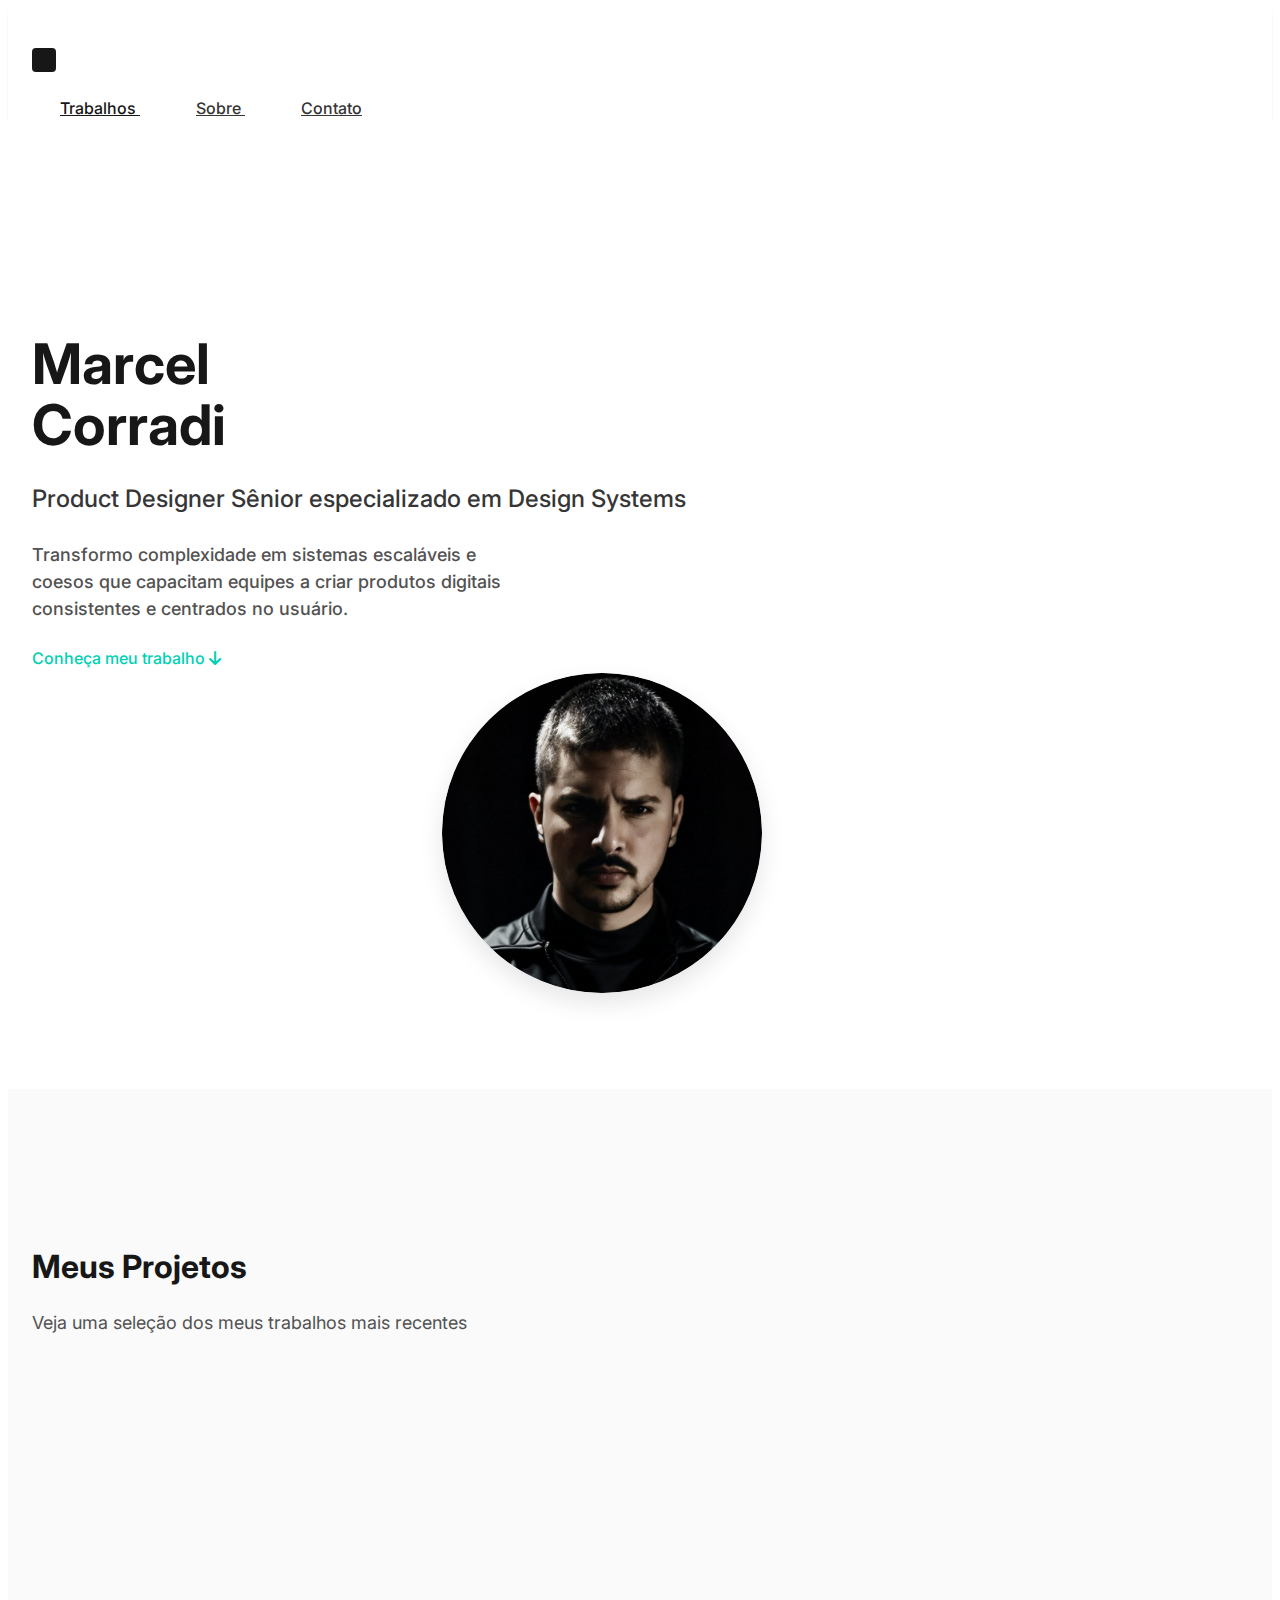
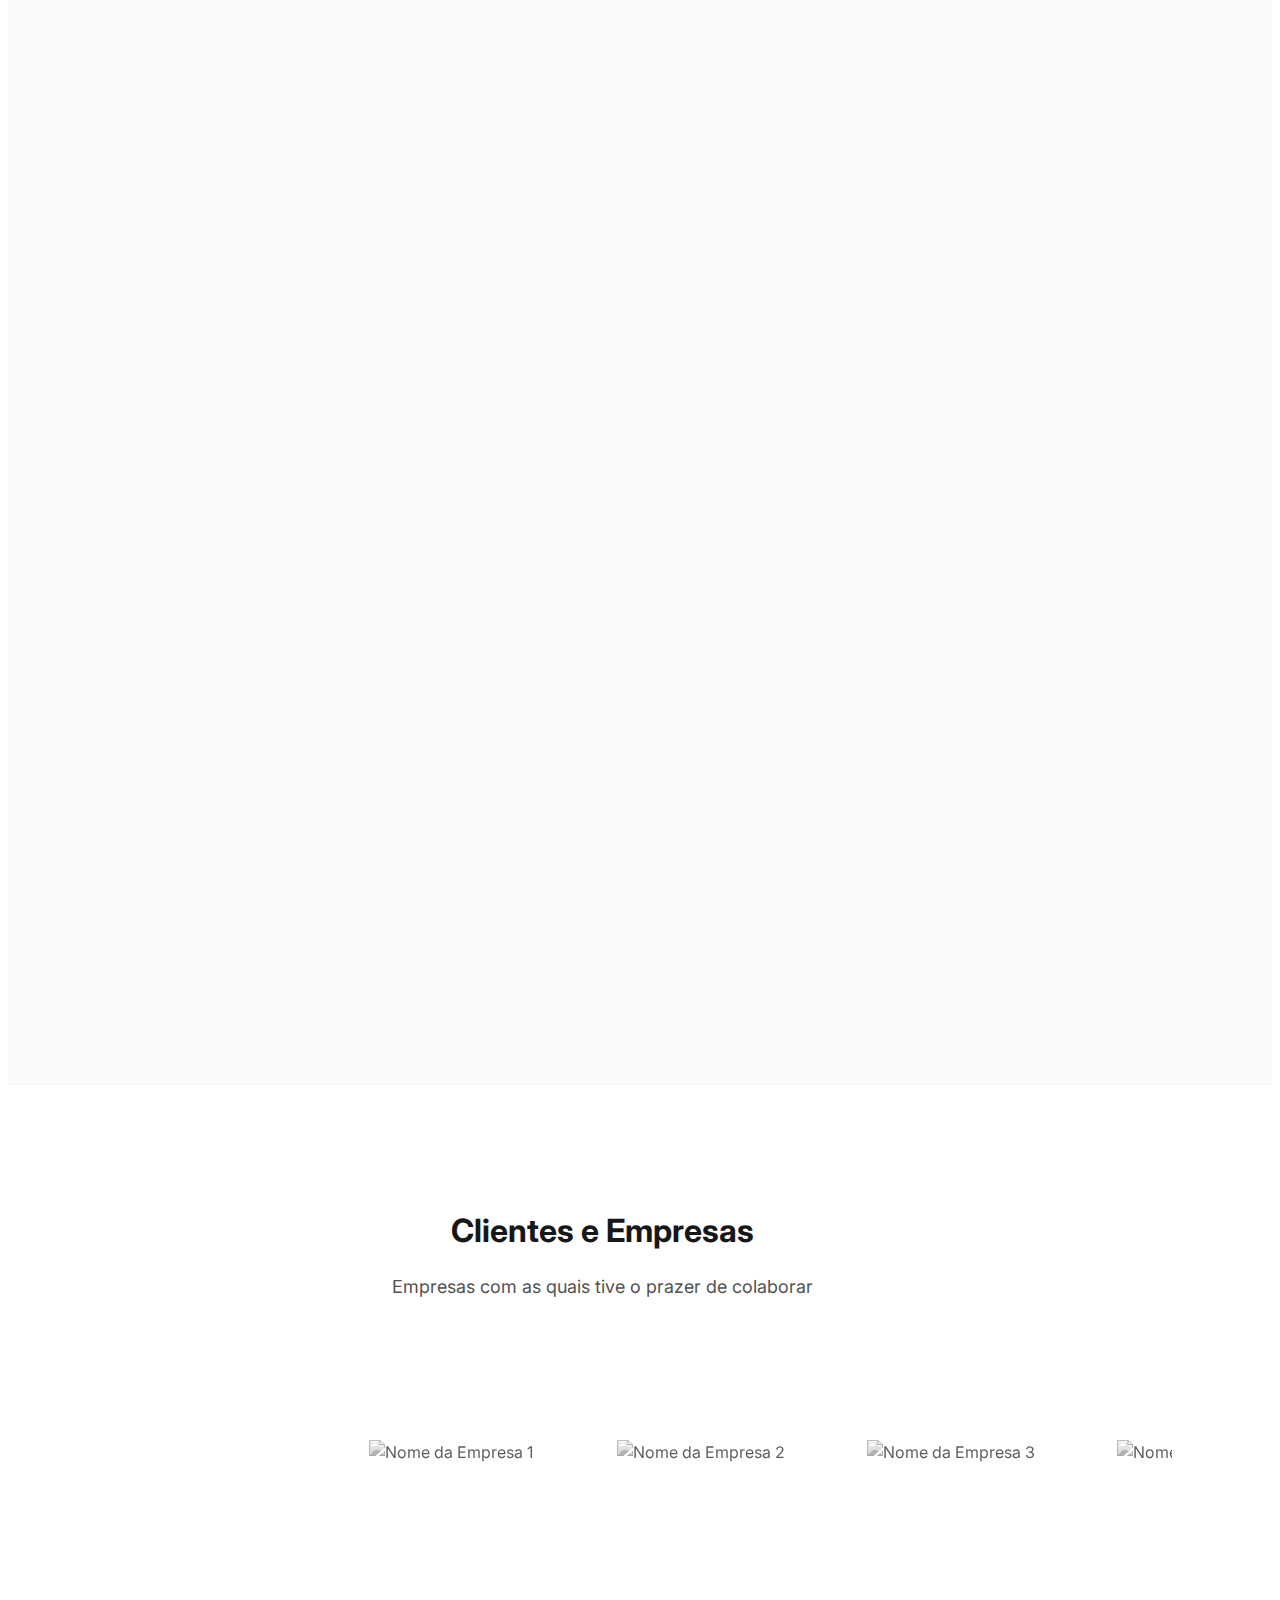
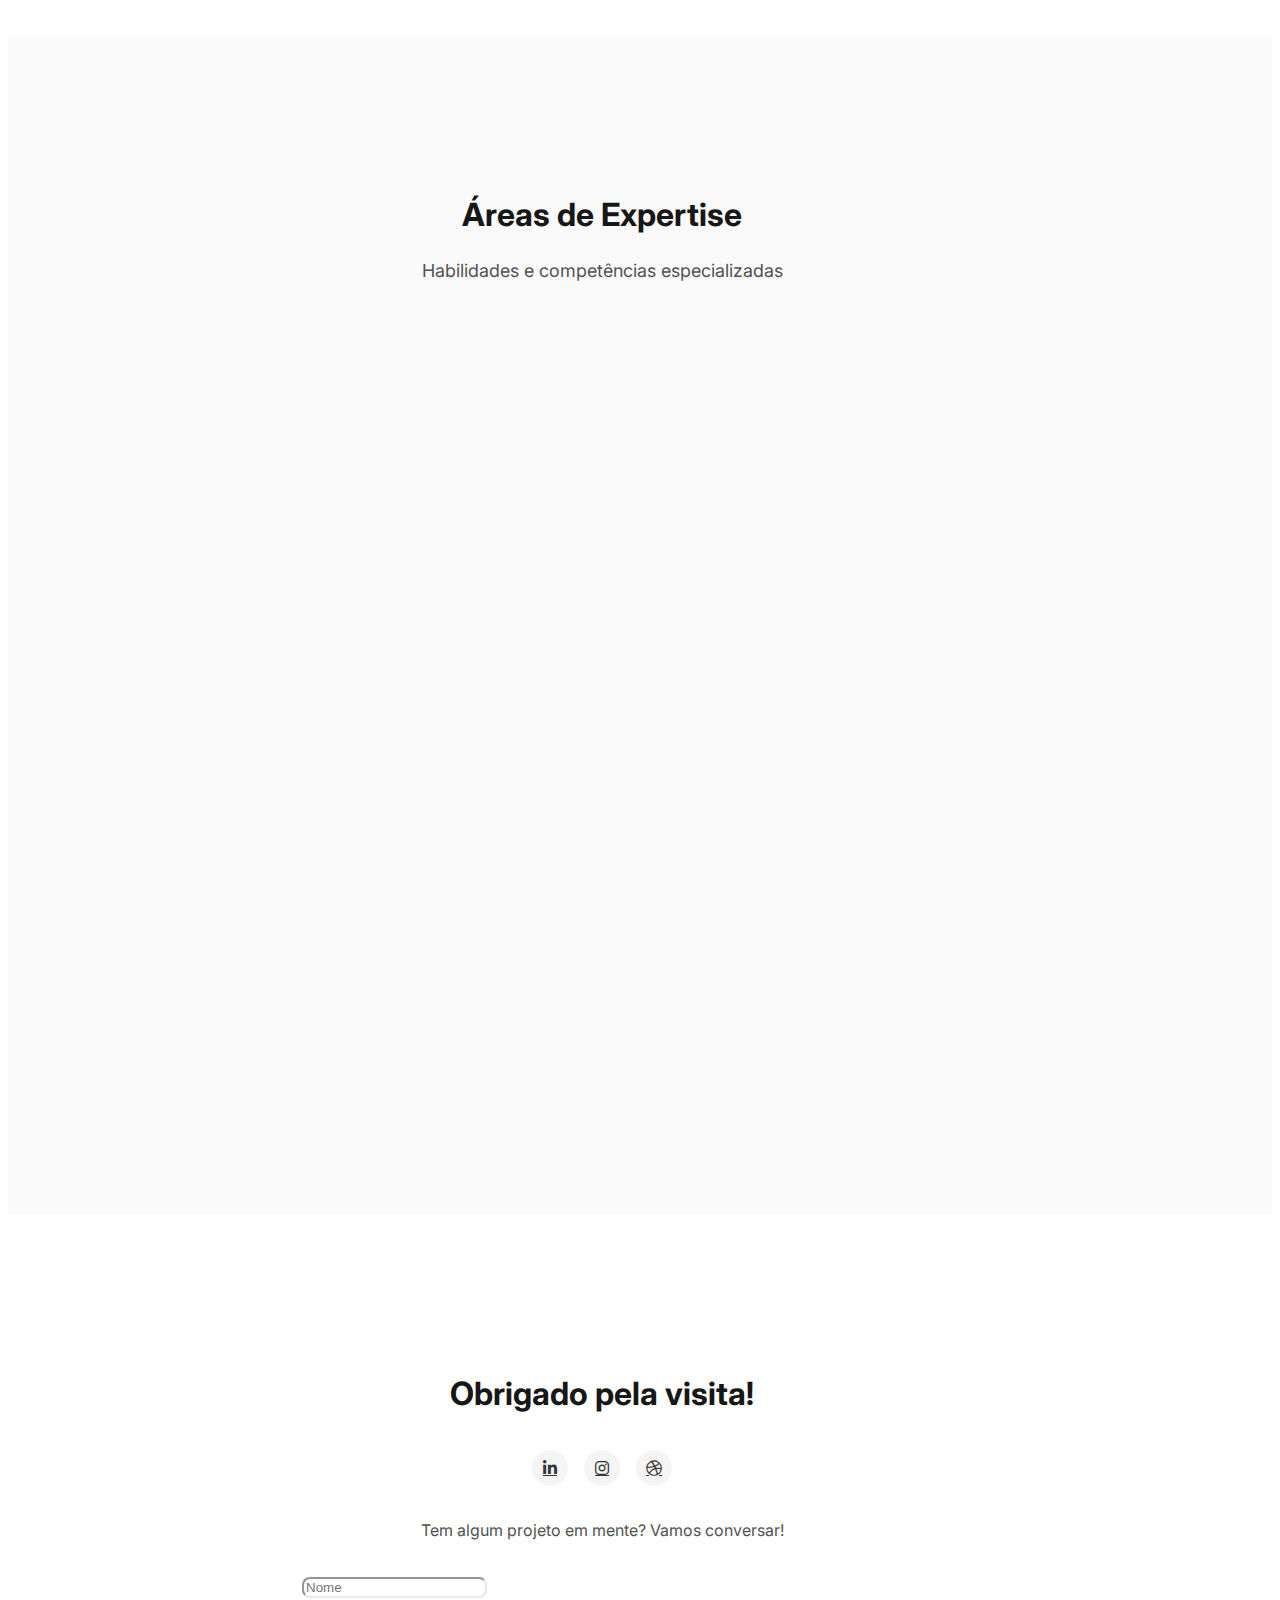
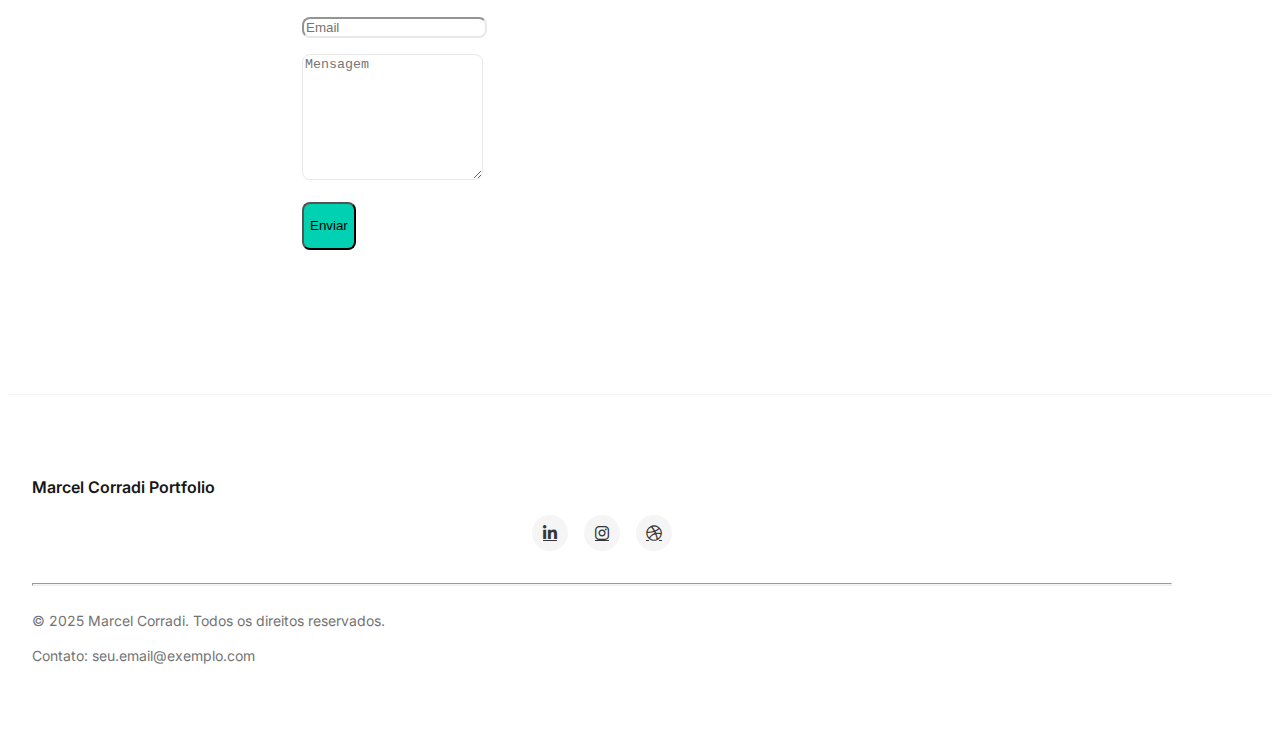
==== commit c8608322: "update 28022025 15:43" ====
--- a/index.html
+++ b/index.html
@@ -3,7 +3,7 @@
   <head>
     <meta charset="UTF-8" />
     <meta name="viewport" content="width=device-width, initial-scale=1.0" />
-    <title>Seu Nome | Product Designer</title>
+    <title>Marcel Corradi | Product Designer</title>
 
     <!-- Fonte Inter do Google Fonts -->
     <link rel="preconnect" href="https://fonts.googleapis.com" />
@@ -73,7 +73,7 @@
         <div class="container">
           <div class="columns is-vcentered">
             <div class="column is-5">
-              <h1 class="title hero-name">Seu<br />Nome</h1>
+              <h1 class="title hero-name">Marcel<br />Corradi</h1>
               <p class="subtitle hero-subtitle">
                 Product Designer Sênior especializado em Design Systems
               </p>
@@ -96,7 +96,7 @@
                 <figure class="hero-image">
                   <img
                     src="img/profile-photo.jpg"
-                    alt="Seu Nome - Product Designer"
+                    alt="Marcel Corradi - Product Designer"
                   />
                 </figure>
               </div>
@@ -426,7 +426,7 @@
         <div class="footer-content">
           <div class="columns">
             <div class="column is-6">
-              <p class="footer-title">Seu Nome Portfolio</p>
+              <p class="footer-title">Marcel Corradi Portfolio</p>
             </div>
             <div class="column is-6">
               <div class="social-links is-pulled-right">
@@ -461,7 +461,7 @@
           <div class="columns footer-bottom">
             <div class="column is-6">
               <p class="copyright">
-                © 2025 Seu Nome. Todos os direitos reservados.
+                © 2025 Marcel Corradi. Todos os direitos reservados.
               </p>
             </div>
             <div class="column is-6">
--- a/css/main.css
+++ b/css/main.css
@@ -3,13 +3,19 @@
  * Estende o Bulma e aplica os tokens de design
  */
 
+ /* @import "css/tokens/typography.css"; */
+/* @import "css/tokens/spacing.css"; */
+/* @import "css/tokens/colors.css"; */
+
 /* Sobrescrevendo variáveis do Bulma com nosso sistema de tokens */
+
 .button.is-primary {
     background-color: var(--color-primary-500) !important;
 }
 
 .button.is-primary:hover {
     background-color: var(--color-primary-600) !important;
+    background-color: var(--color) !important;
 }
 
 /* Reset e estilos globais */
@@ -91,6 +97,7 @@
 
 .hero-description {
     font-size: 1.125rem;
+    font-weight: var(--font-weight-medium);
     color: var(--color-neutral-700);
     max-width: 500px;
     line-height: var(--line-height-normal);
@@ -444,6 +451,7 @@
     
     .hero-name {
         font-size: 2.5rem !important;
+        font-size: var(--font-size-h1);
         margin-bottom: var(--spacing-md) !important;
     }
     
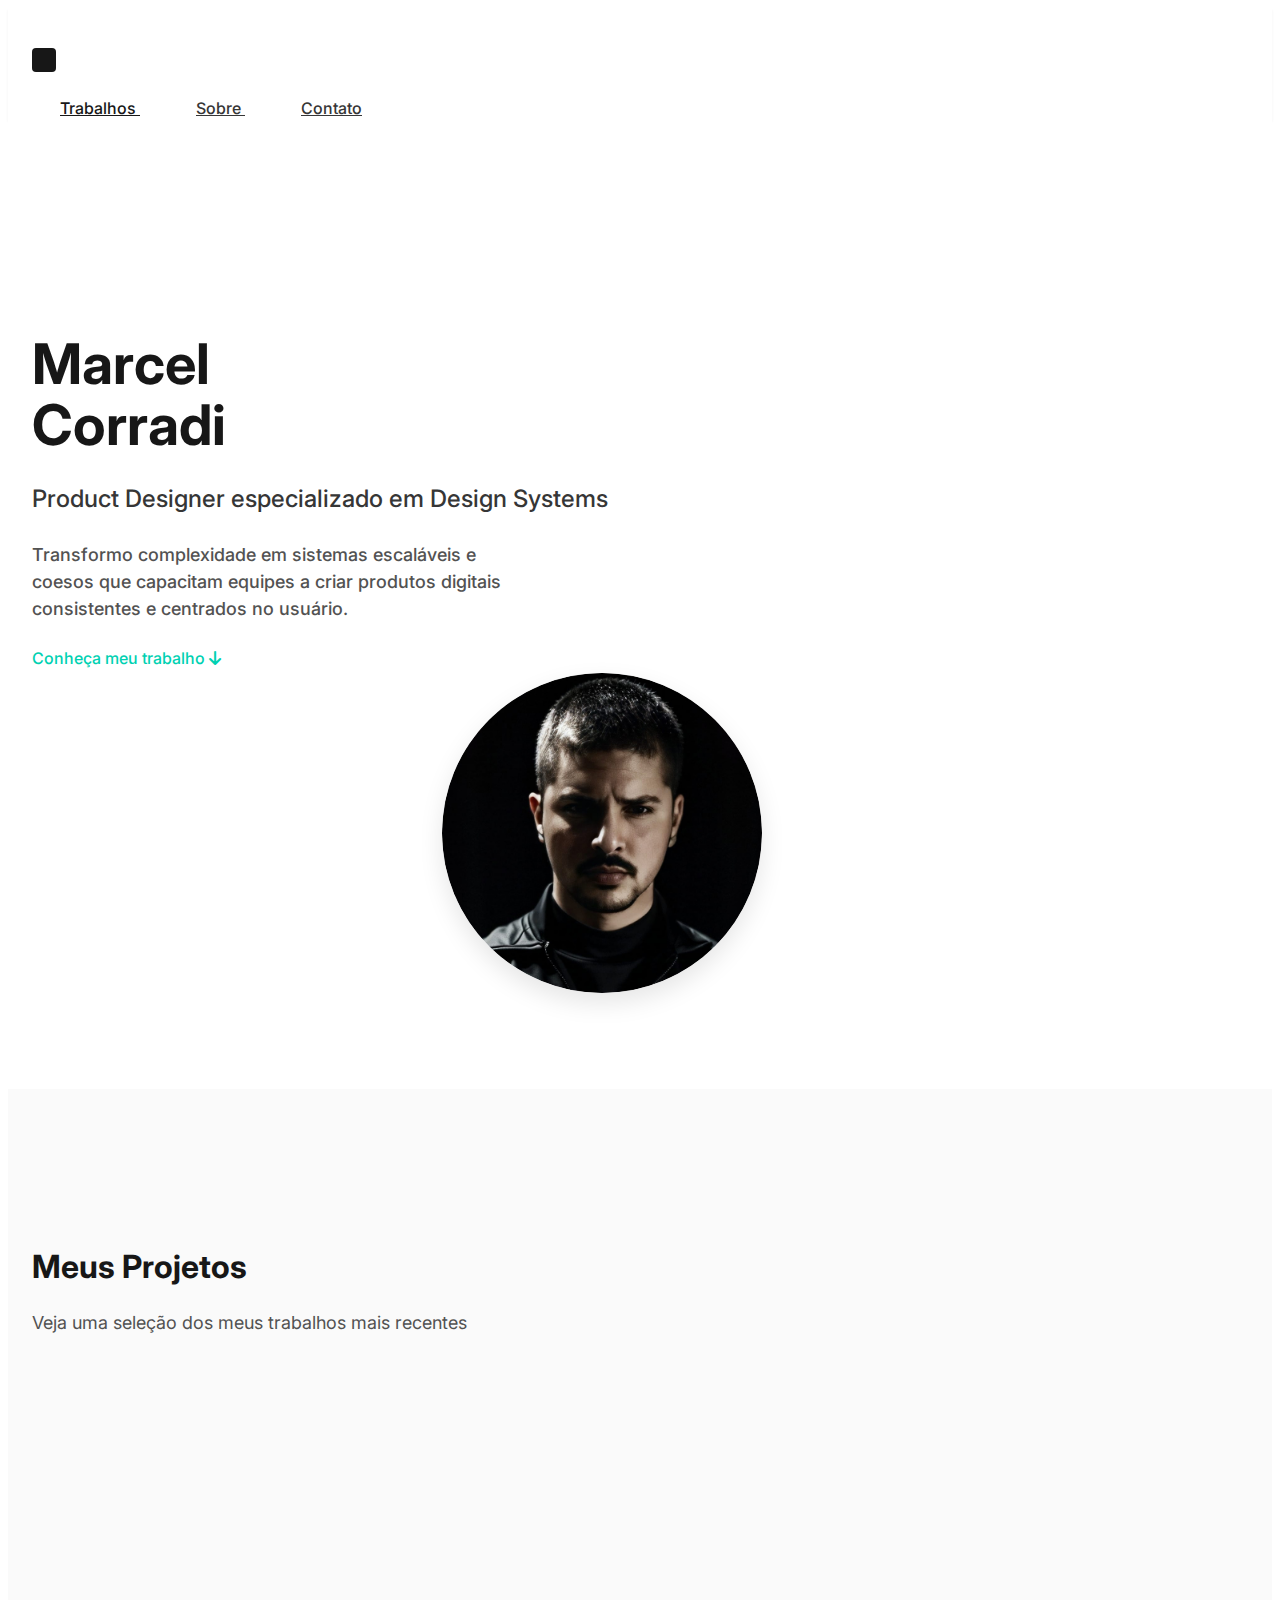
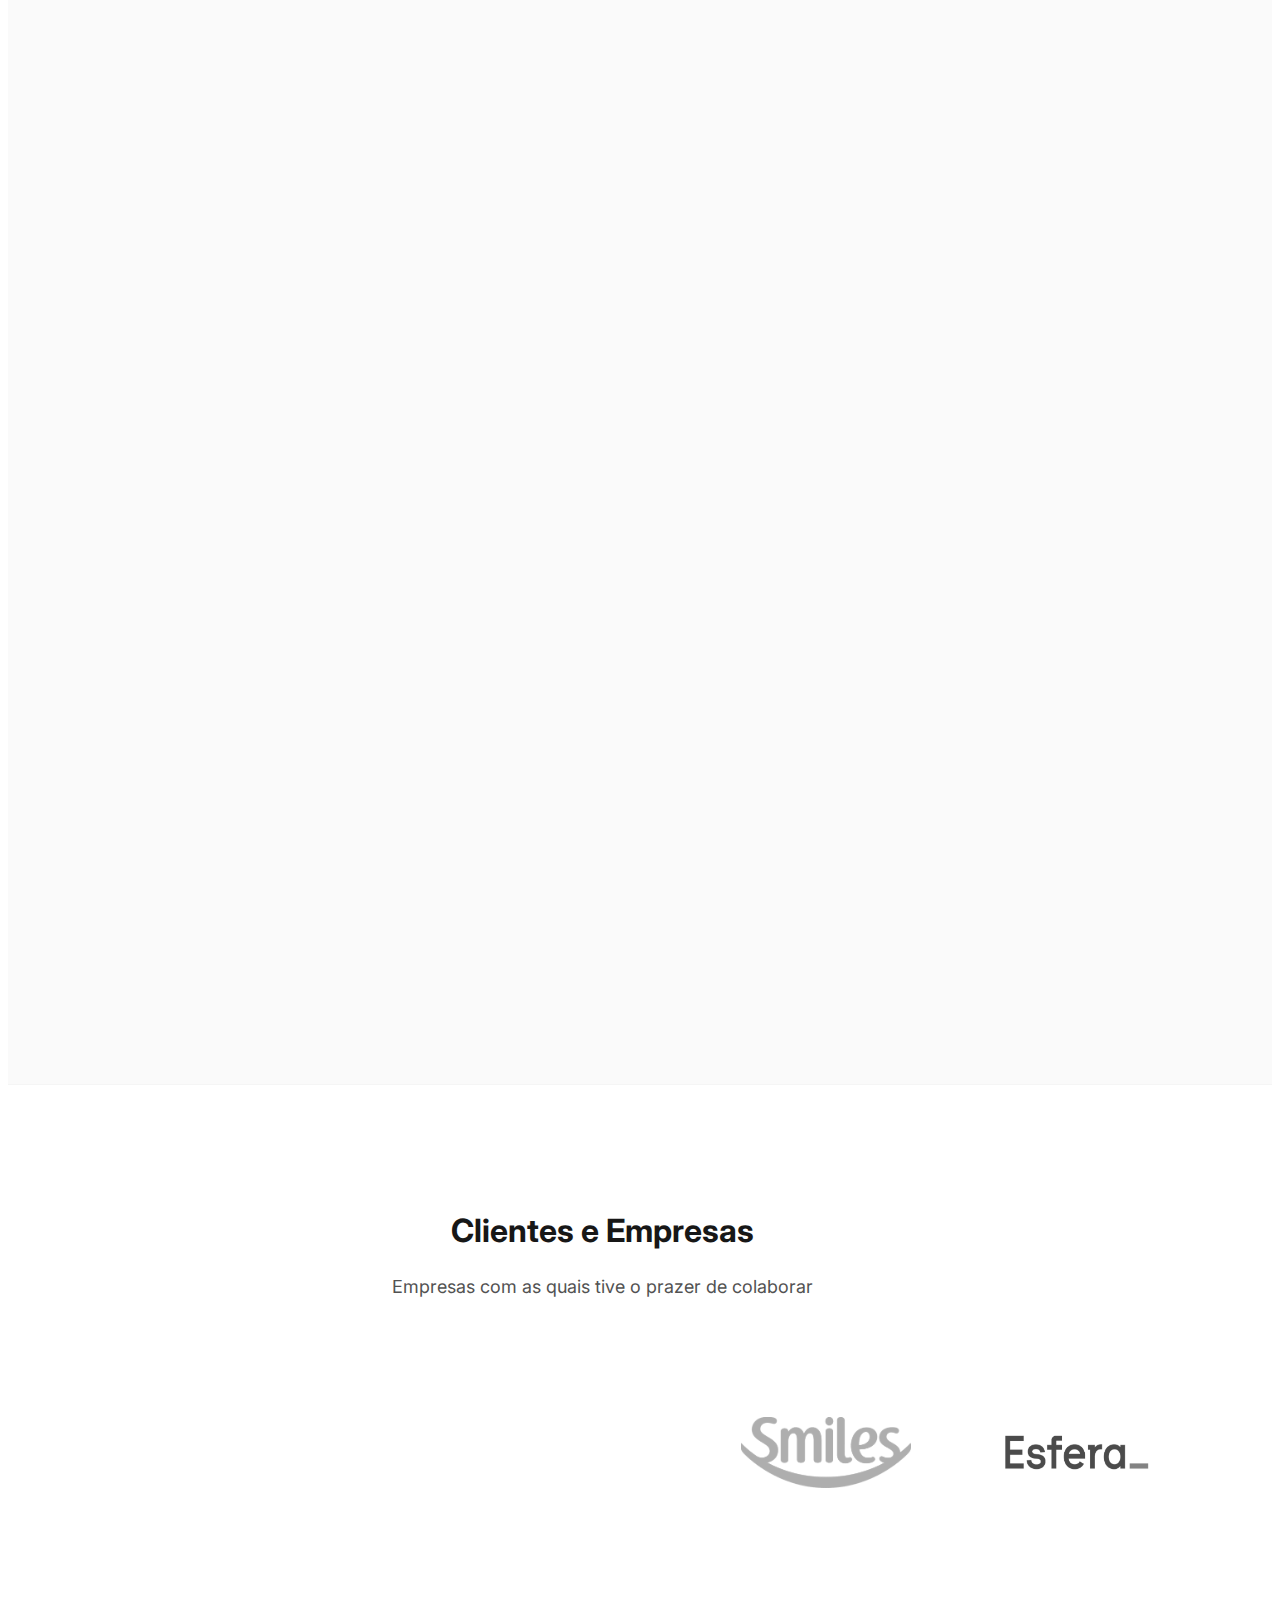
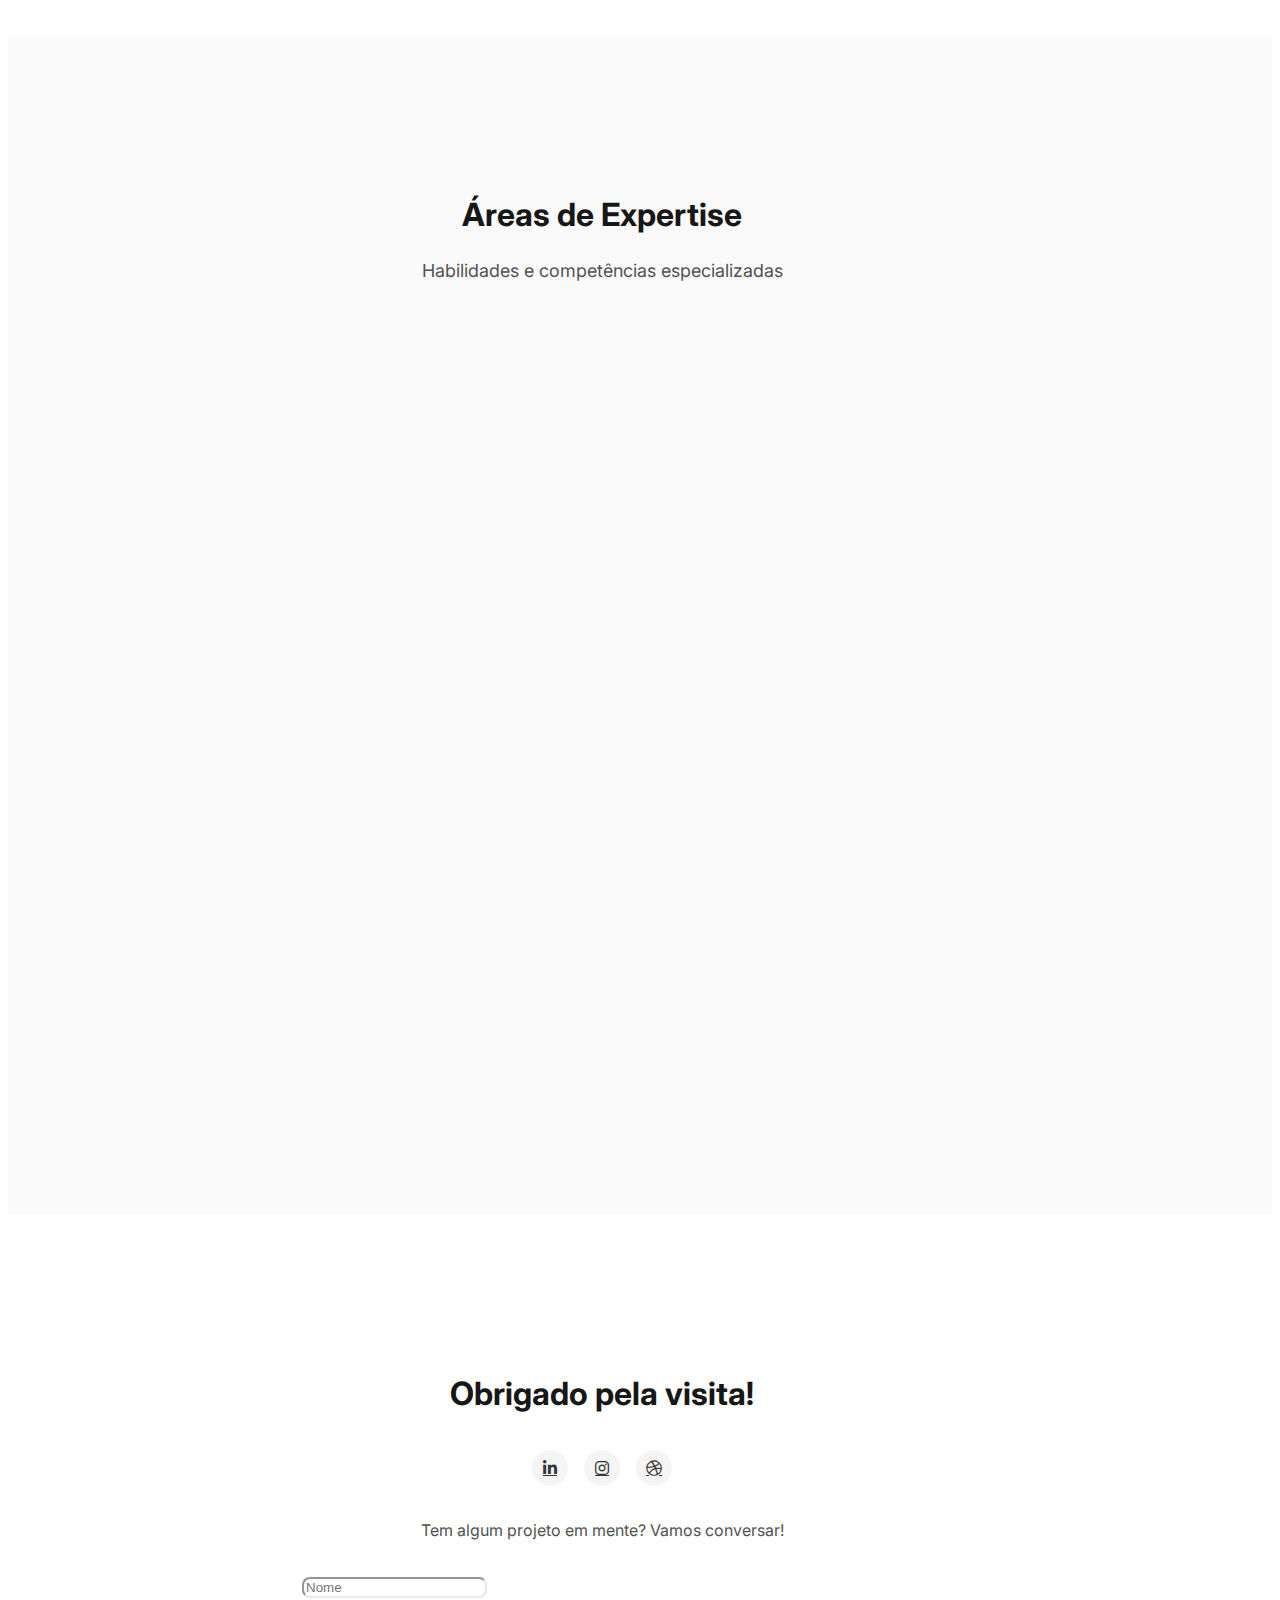
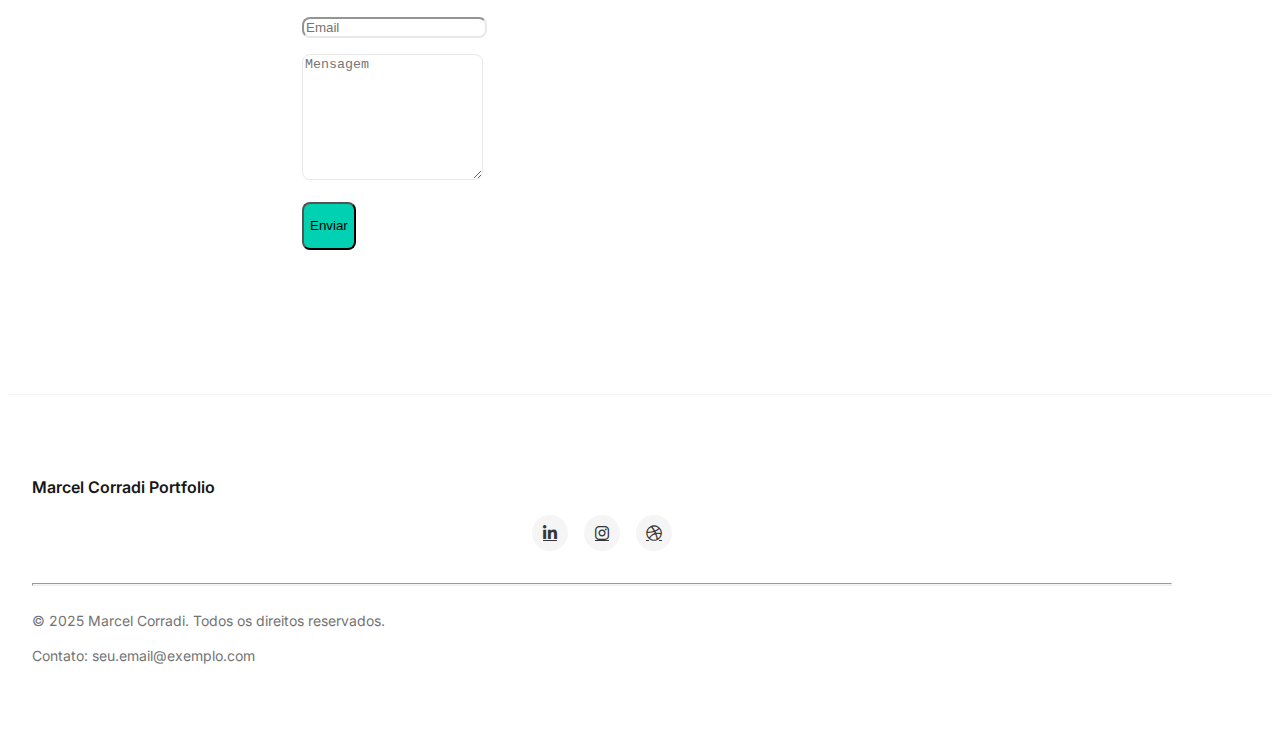
==== commit a3db7e81: "add logo clientes" ====
--- a/index.html
+++ b/index.html
@@ -75,7 +75,7 @@
             <div class="column is-5">
               <h1 class="title hero-name">Marcel<br />Corradi</h1>
               <p class="subtitle hero-subtitle">
-                Product Designer Sênior especializado em Design Systems
+                Product Designer especializado em Design Systems
               </p>
               <p class="hero-description">
                 Transformo complexidade em sistemas escaláveis e coesos que
@@ -231,40 +231,13 @@
         <div class="client-logos-container">
           <div class="client-logos-carousel">
             <div class="client-logo">
-              <img
-                src="img/clients/client-logo-1.png"
-                alt="Nome da Empresa 1"
-              />
+              <img src="img/clients/smiles.png" alt="Nome da Empresa 1" />
             </div>
             <div class="client-logo">
-              <img
-                src="img/clients/client-logo-2.png"
-                alt="Nome da Empresa 2"
-              />
+              <img src="img/clients/esfera.png" alt="Nome da Empresa 2" />
             </div>
             <div class="client-logo">
-              <img
-                src="img/clients/client-logo-3.png"
-                alt="Nome da Empresa 3"
-              />
-            </div>
-            <div class="client-logo">
-              <img
-                src="img/clients/client-logo-4.png"
-                alt="Nome da Empresa 4"
-              />
-            </div>
-            <div class="client-logo">
-              <img
-                src="img/clients/client-logo-5.png"
-                alt="Nome da Empresa 5"
-              />
-            </div>
-            <div class="client-logo">
-              <img
-                src="img/clients/client-logo-6.png"
-                alt="Nome da Empresa 6"
-              />
+              <img src="img/clients/sulamerica.png" alt="Nome da Empresa 3" />
             </div>
           </div>
         </div>
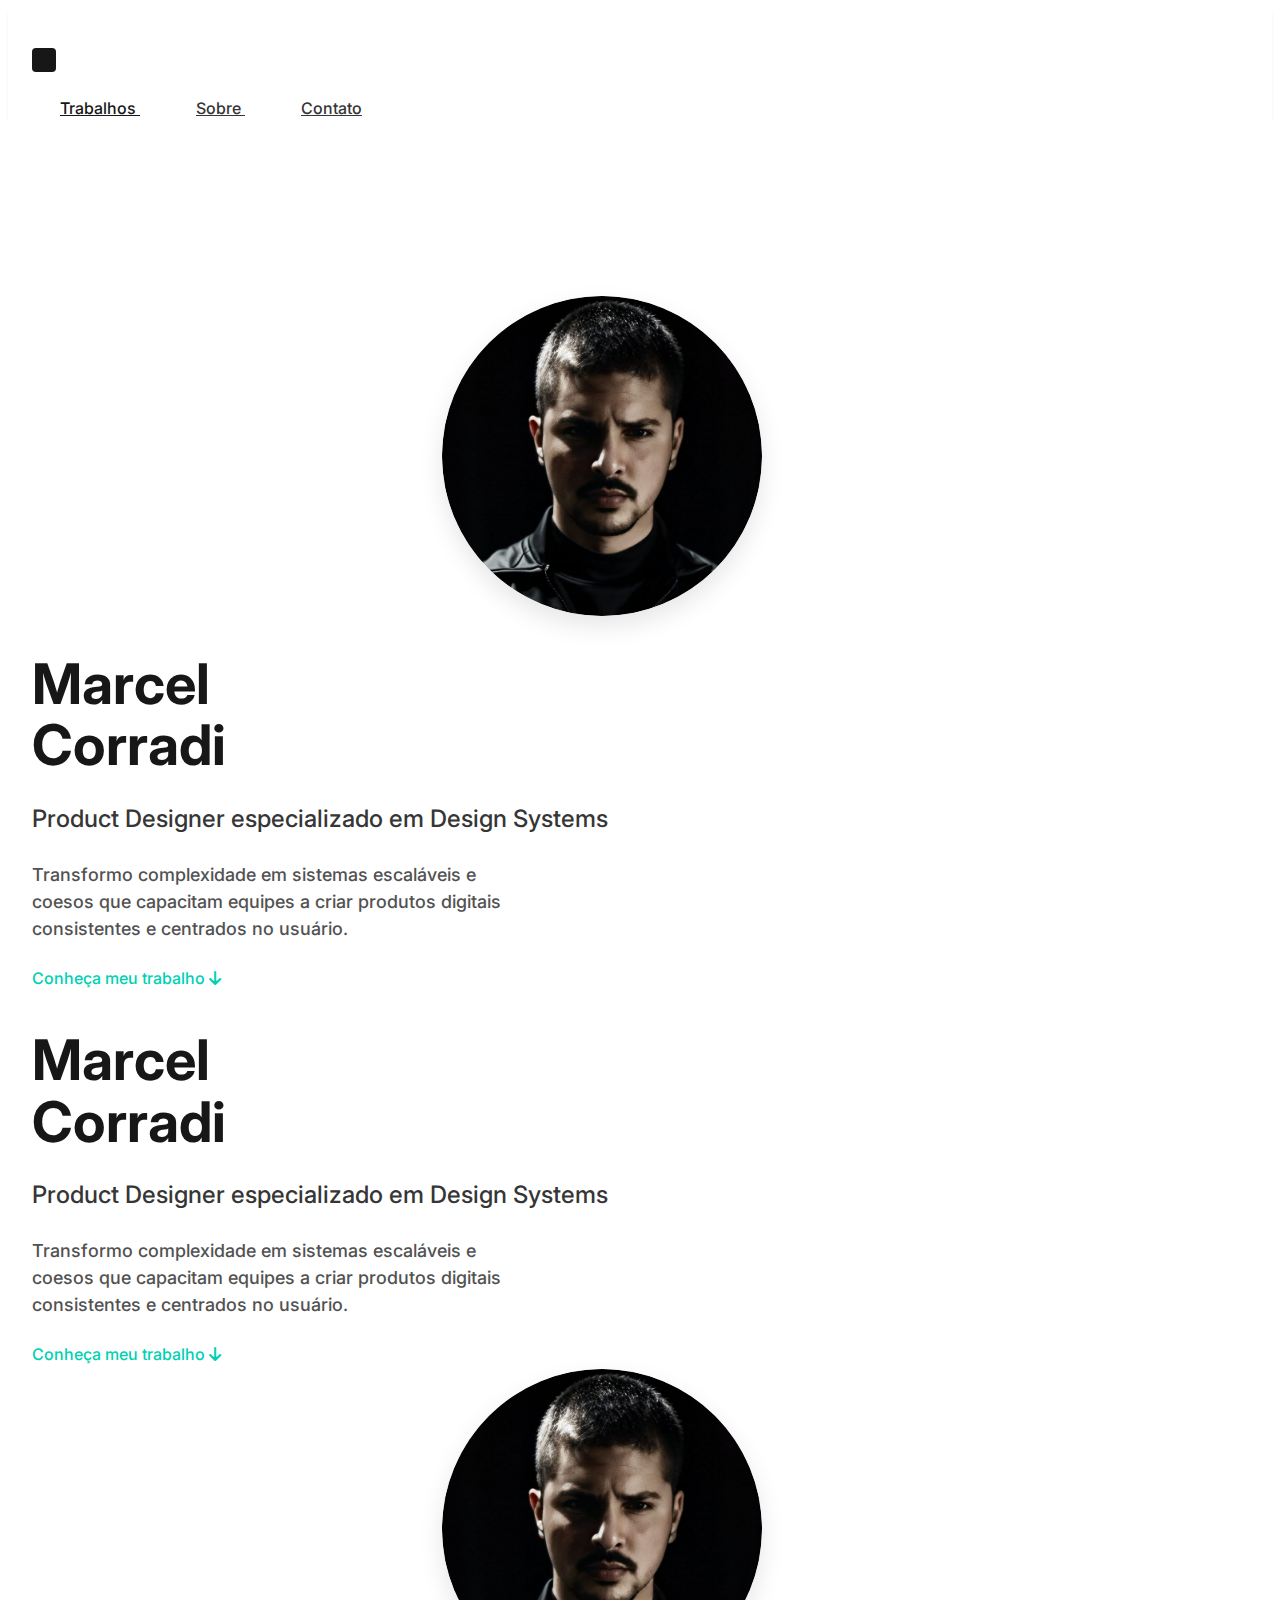
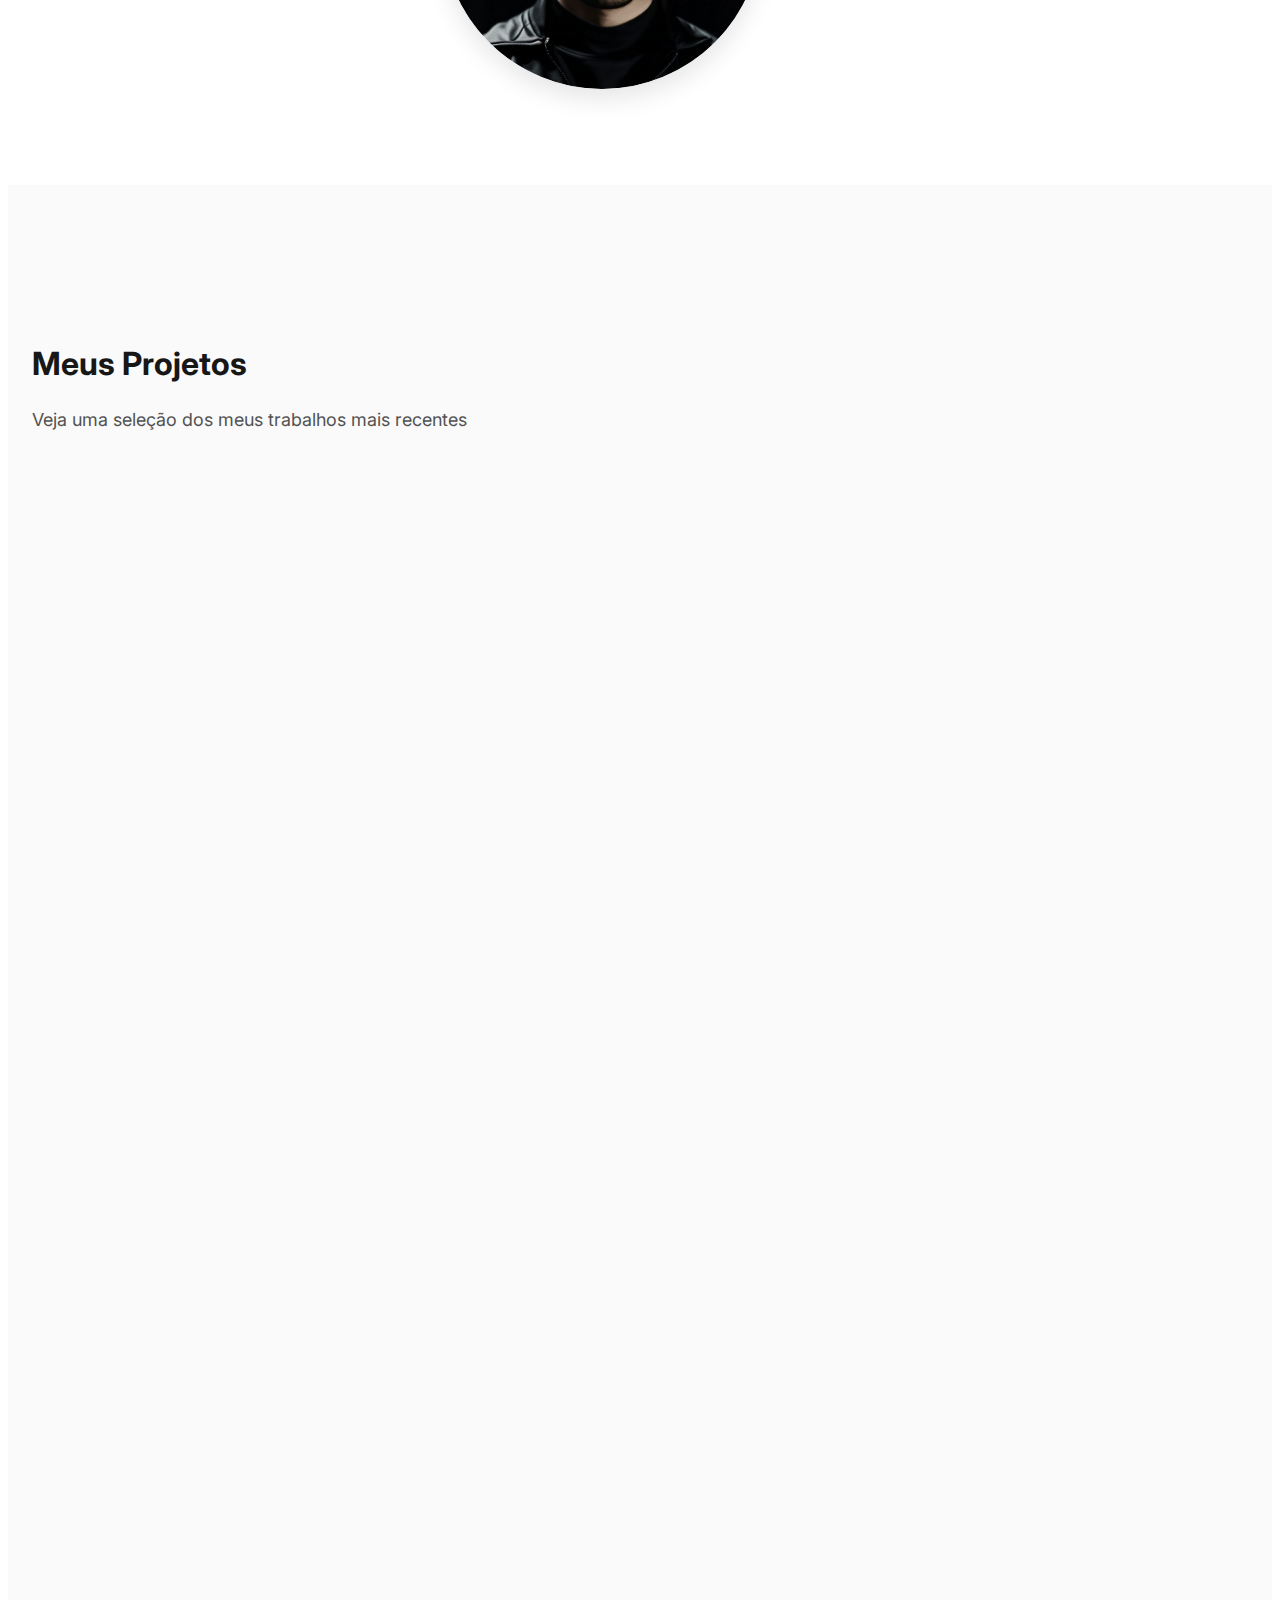
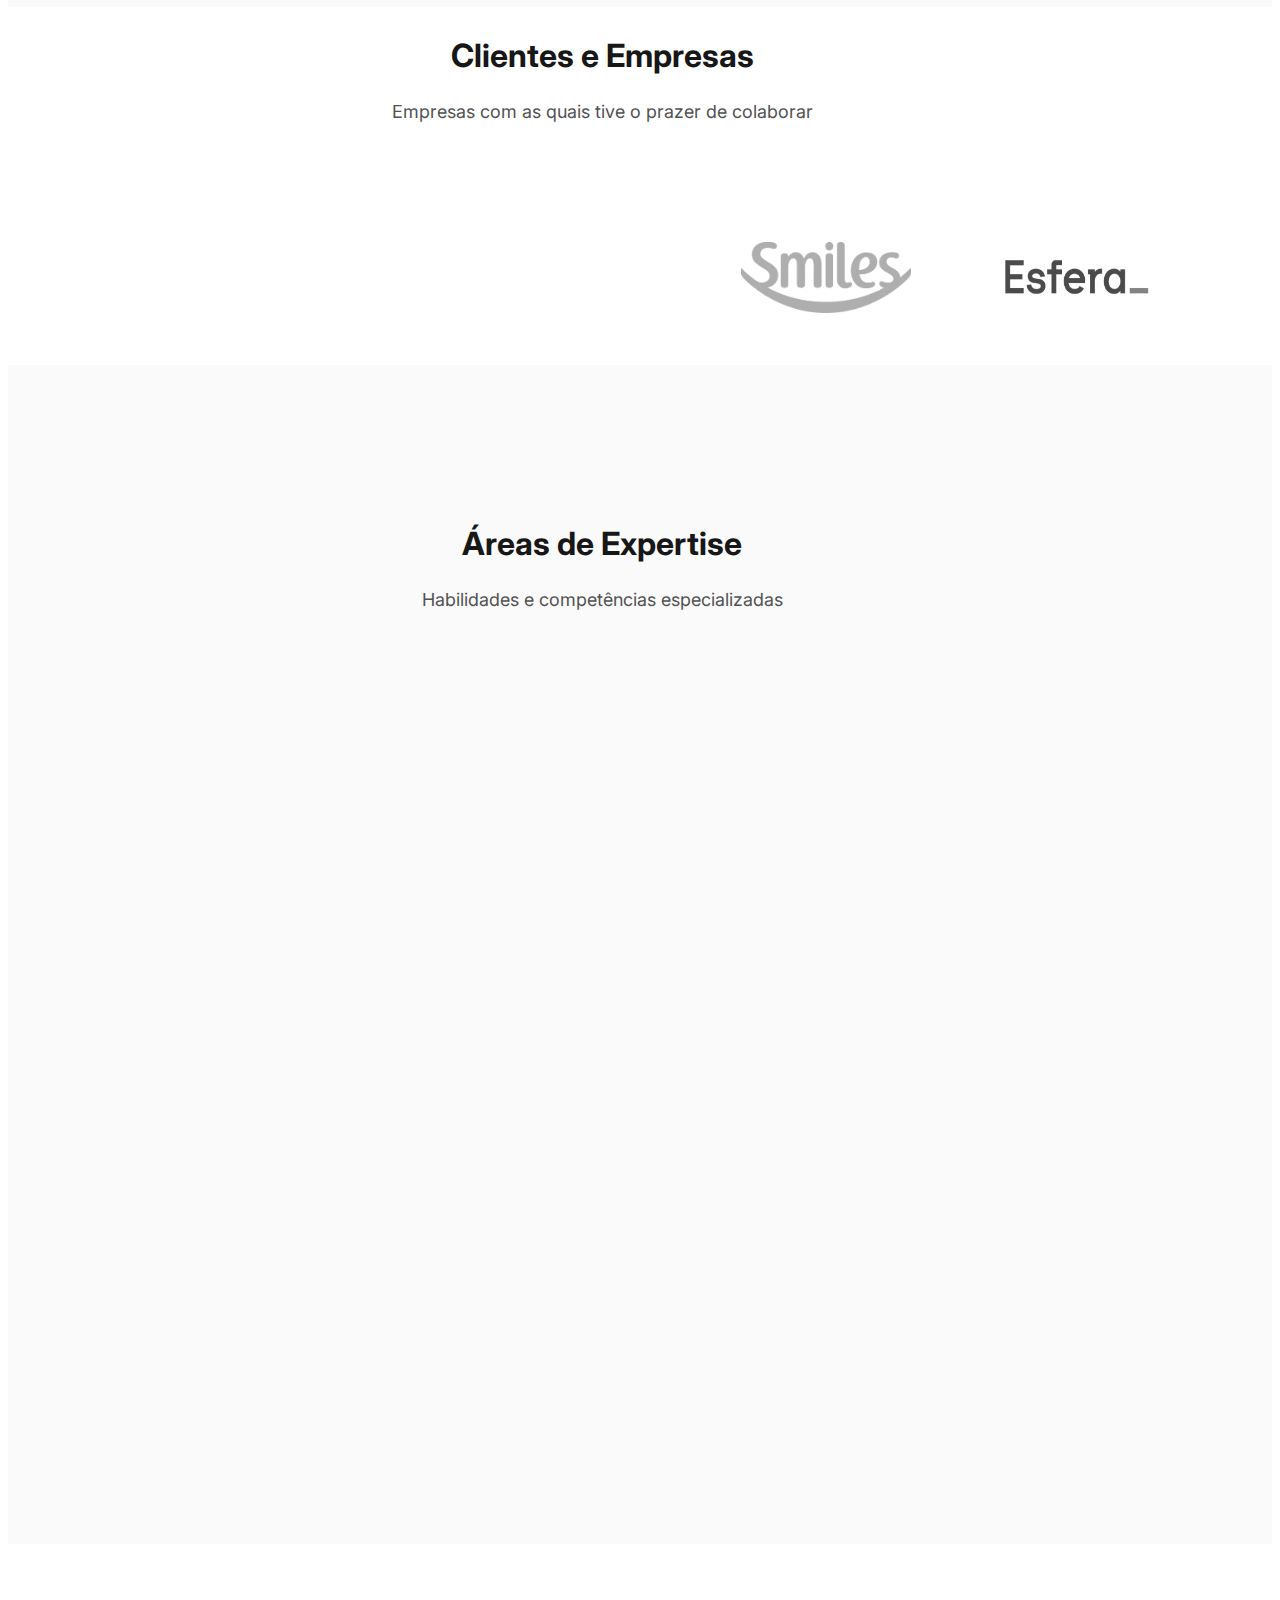
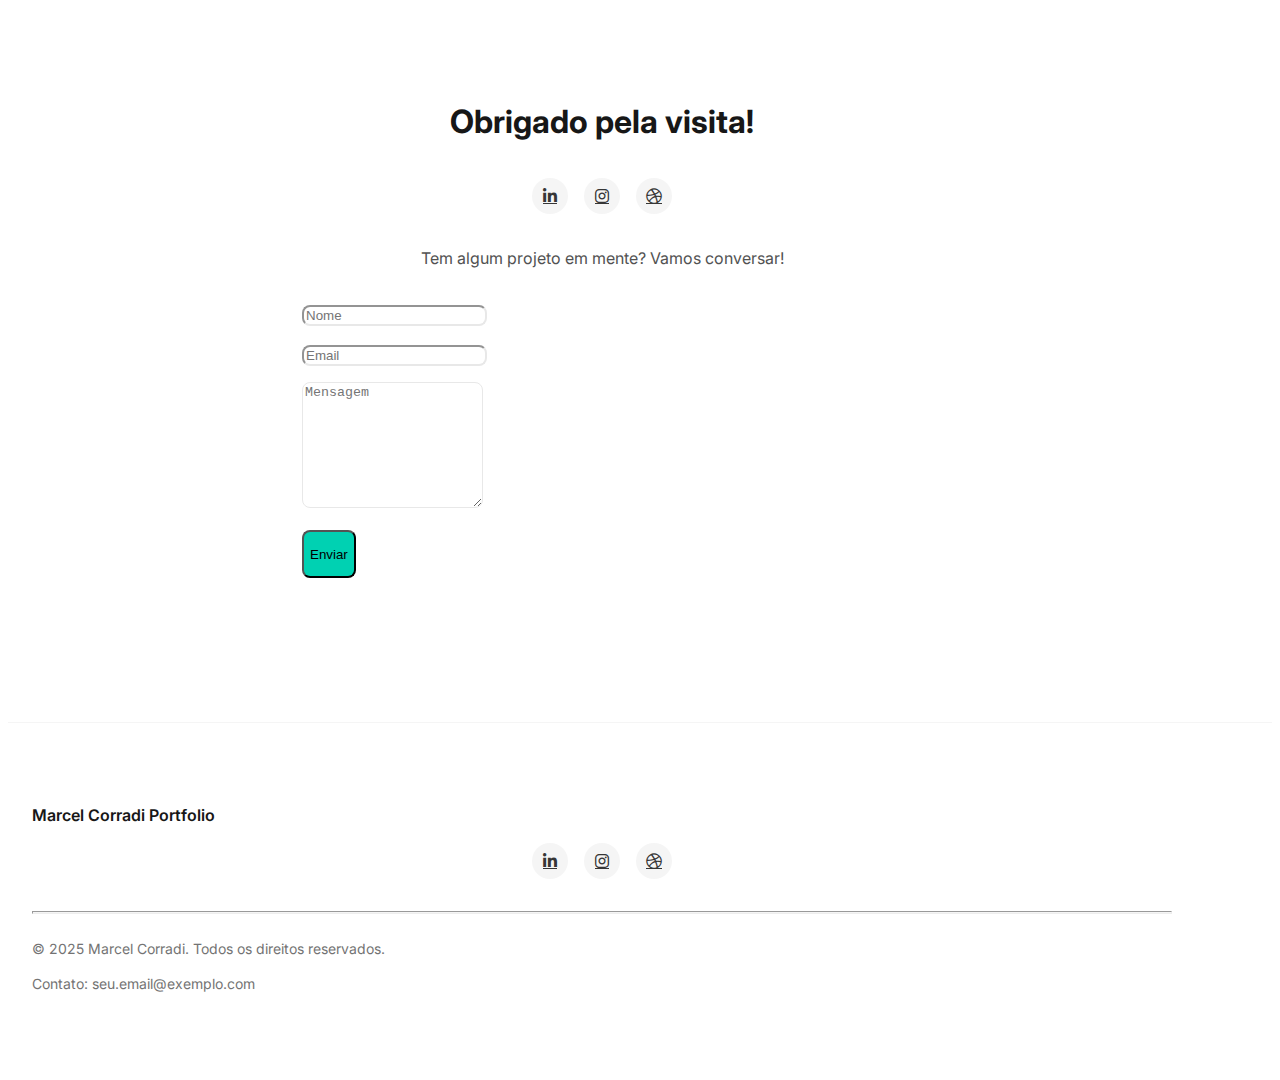
==== commit 10c64ec4: "divisao arquivos css" ====
--- a/index.html
+++ b/index.html
@@ -67,11 +67,47 @@
       </div>
     </nav>
 
-    <!-- Seção Hero -->
+    <!-- Seção Hero com classes corretas do Bulma -->
     <section class="hero is-white is-fullheight-with-navbar">
       <div class="hero-body">
         <div class="container">
-          <div class="columns is-vcentered">
+          <!-- Versão móvel (só aparece em mobile) -->
+          <div class="columns is-hidden-tablet">
+            <!-- Imagem primeiro -->
+            <div class="column is-12">
+              <div class="hero-image-container">
+                <figure class="hero-image">
+                  <img
+                    src="img/profile-photo.jpg"
+                    alt="Marcel Corradi - Product Designer"
+                  />
+                </figure>
+              </div>
+            </div>
+            <!-- Texto depois -->
+            <div class="column is-12">
+              <h1 class="title hero-name">Marcel<br />Corradi</h1>
+              <p class="subtitle hero-subtitle">
+                Product Designer especializado em Design Systems
+              </p>
+              <p class="hero-description">
+                Transformo complexidade em sistemas escaláveis e coesos que
+                capacitam equipes a criar produtos digitais consistentes e
+                centrados no usuário.
+              </p>
+              <div class="mt-5">
+                <a href="#projects" class="hero-scroll-link">
+                  Conheça meu trabalho
+                  <span class="icon">
+                    <i class="fas fa-arrow-down"></i>
+                  </span>
+                </a>
+              </div>
+            </div>
+          </div>
+
+          <!-- Versão desktop (só aparece em tablet e acima) -->
+          <div class="columns is-vcentered is-hidden-mobile">
             <div class="column is-5">
               <h1 class="title hero-name">Marcel<br />Corradi</h1>
               <p class="subtitle hero-subtitle">
@@ -127,9 +163,9 @@
                   />
                 </div>
               </div>
-              <div class="column is-6 is-offset-1">
+              <div class="column">
                 <div class="project-content">
-                  <div class="project-category">DESIGN SYSTEM</div>
+                  <div class="project-category">Design System</div>
                   <h3 class="project-title">
                     Criação e escalabilidade de um sistema de design
                   </h3>
@@ -162,9 +198,9 @@
                   />
                 </div>
               </div>
-              <div class="column is-6 is-offset-1">
+              <div class="column">
                 <div class="project-content">
-                  <div class="project-category">PRODUCT DESIGN</div>
+                  <div class="project-category">Product Design</div>
                   <h3 class="project-title">
                     Redesign de experiência para e-commerce B2B
                   </h3>
@@ -197,9 +233,9 @@
                   />
                 </div>
               </div>
-              <div class="column is-6 is-offset-1">
+              <div class="column">
                 <div class="project-content">
-                  <div class="project-category">UX/UI DESIGN</div>
+                  <div class="project-category">UX/UI Design</div>
                   <h3 class="project-title">
                     App de saúde focado em acessibilidade e engajamento
                   </h3>
--- a/css/main.css
+++ b/css/main.css
@@ -1,678 +1,27 @@
 /*
  * CSS Principal do Portfólio
- * Estende o Bulma e aplica os tokens de design
+ * Importa todos os componentes e seções
  */
 
- /* @import "css/tokens/typography.css"; */
-/* @import "css/tokens/spacing.css"; */
-/* @import "css/tokens/colors.css"; */
+/* Base */
+@import "base/reset.css";
+@import "base/utilities.css";
 
-/* Sobrescrevendo variáveis do Bulma com nosso sistema de tokens */
+/* Componentes */
+@import "components/buttons.css";
+@import "components/cards.css";
+@import "components/forms.css";
+@import "components/navbar.css";
+@import "components/footer.css";
 
-.button.is-primary {
-    background-color: var(--color-primary-500) !important;
-}
+/* Seções */
+@import "sections/hero.css";
+@import "sections/projects.css";
+@import "sections/clients.css";
+@import "sections/expertise.css";
+@import "sections/contact.css";
+@import "sections/about.css";
+@import "sections/contact-page.css";
 
-.button.is-primary:hover {
-    background-color: var(--color-primary-600) !important;
-    background-color: var(--color) !important;
-}
-
-/* Reset e estilos globais */
-html {
-    scroll-behavior: smooth;
-}
-
-body {
-    font-family: var(--font-family-base);
-    color: var(--color-text);
-    line-height: var(--line-height-normal);
-    background-color: var(--color-background);
-    overflow-x: hidden;
-}
-
-.container {
-    max-width: 1140px !important;
-    padding: 0 var(--spacing-lg);
-}
-
-/* Componente Logo */
-.logo-square {
-    width: 24px;
-    height: 24px;
-    background-color: var(--color-neutral-900);
-    border-radius: 4px;
-}
-
-/* Navegação */
-.navbar {
-    background-color: rgba(255, 255, 255, 0.97) !important;
-    height: 80px;
-    padding: var(--spacing-md) 0;
-    box-shadow: 0 2px 3px rgba(10, 10, 10, 0.05) !important;
-}
-
-.navbar-item {
-    font-weight: var(--font-weight-medium);
-    color: var(--color-neutral-800);
-    transition: color var(--transition-normal);
-    padding: 0 var(--spacing-lg);
-    margin: 0 var(--spacing-xs);
-}
-
-.navbar-item:hover,
-.navbar-item.is-active {
-    background-color: transparent !important;
-    color: var(--color-neutral-900) !important;
-}
-
-/* Seção Hero */
-.hero.is-white {
-    background-color: white !important;
-}
-
-.hero.is-fullheight-with-navbar {
-    min-height: calc(100vh - 80px);
-    padding-top: 80px;
-}
-
-.hero-body {
-    padding: var(--spacing-4xl) 0 !important;
-}
-
-.hero-name {
-    font-size: 3.5rem !important;
-    font-weight: var(--font-weight-bold) !important;
-    line-height: 1.1 !important;
-    margin-bottom: var(--spacing-lg) !important;
-    color: var(--color-neutral-900) !important;
-}
-
-.hero-subtitle {
-    font-size: 1.5rem !important;
-    font-weight: var(--font-weight-medium) !important;
-    color: var(--color-neutral-800) !important;
-    margin-bottom: var(--spacing-lg) !important;
-}
-
-.hero-description {
-    font-size: 1.125rem;
-    font-weight: var(--font-weight-medium);
-    color: var(--color-neutral-700);
-    max-width: 500px;
-    line-height: var(--line-height-normal);
-    margin-bottom: var(--spacing-lg);
-}
-
-.hero-scroll-link {
-    display: inline-flex;
-    align-items: center;
-    font-weight: var(--font-weight-medium);
-    color: var(--color-primary-500);
-    text-decoration: none;
-    padding-bottom: 2px;
-    border-bottom: 1px solid transparent;
-    transition: all 0.3s ease;
-}
-
-.hero-scroll-link:hover {
-    color: var(--color-primary-600);
-    border-bottom-color: var(--color-primary-500);
-}
-
-.hero-scroll-link .icon {
-    margin-left: var(--spacing-xs);
-}
-
-.hero-image-container {
-    display: flex;
-    justify-content: center;
-    align-items: center;
-    height: 100%;
-}
-
-.hero-image {
-    width: 320px;
-    height: 320px;
-    margin: 0 auto;
-    position: relative;
-}
-
-.hero-image img {
-    width: 100%;
-    height: 100%;
-    border-radius: 50%;
-    object-fit: cover;
-    box-shadow: 0 10px 25px rgba(0, 0, 0, 0.1);
-}
-
-/* Seção de Projetos */
-.projects-section {
-    padding: var(--spacing-5xl) 0;
-    background-color: var(--color-neutral-100);
-}
-
-.projects-title {
-    font-size: 2rem;
-    font-weight: var(--font-weight-bold);
-    color: var(--color-neutral-900);
-    margin-bottom: var(--spacing-md);
-}
-
-.projects-subtitle {
-    font-size: 1.125rem;
-    color: var(--color-neutral-700);
-    margin-bottom: var(--spacing-3xl);
-}
-
-.project-list {
-    display: flex;
-    flex-direction: column;
-    gap: var(--spacing-4xl);
-}
-
-.project-card {
-    background-color: white;
-    border-radius: var(--border-radius-lg);
-    overflow: hidden;
-    box-shadow: 0 4px 10px rgba(0, 0, 0, 0.05);
-    padding: var(--spacing-xl);
-    transition: all 0.3s ease;
-    margin-bottom: var(--spacing-2xl);
-    border: 1px solid var(--color-neutral-200);
-}
-
-.project-card:hover {
-    transform: translateY(-5px);
-    box-shadow: 0 10px 20px rgba(0, 0, 0, 0.1);
-}
-
-/* Correção para garantir que os cartões de projeto apareçam corretamente */
-.project-card .columns {
-    display: flex !important;
-    margin: 0 !important;
-}
-
-.project-card .column {
-    padding: 0.75rem;
-}
-
-.project-image-container {
-    height: 0;
-    padding-bottom: 75%;
-    position: relative;
-    overflow: hidden;
-    border-radius: var(--border-radius-md);
-    background-color: var(--color-neutral-200);
-}
-
-.project-image {
-    position: absolute;
-    top: 0;
-    left: 0;
-    width: 100%;
-    height: 100%;
-    object-fit: cover;
-    transition: transform 0.3s ease;
-}
-
-.project-card:hover .project-image {
-    transform: scale(1.05);
-}
-
-.project-category {
-    font-size: 0.75rem;
-    font-weight: var(--font-weight-semibold);
-    letter-spacing: 1px;
-    color: var(--color-primary-500);
-    margin-bottom: var(--spacing-sm);
-}
-
-.project-content .project-title {
-    font-size: 1.5rem;
-    font-weight: var(--font-weight-bold);
-    color: var(--color-neutral-900);
-    margin-bottom: var(--spacing-md);
-    line-height: 1.3;
-}
-
-.project-description {
-    color: var(--color-neutral-700);
-    margin-bottom: var(--spacing-lg);
-    line-height: var(--line-height-normal);
-}
-
-.project-link {
-    display: inline-flex;
-    align-items: center;
-    font-size: 0.875rem;
-    font-weight: var(--font-weight-semibold);
-    color: var(--color-primary-500);
-    padding: var(--spacing-xs) 0;
-    border-bottom: 1px solid transparent;
-    transition: all 0.3s ease;
-}
-
-.project-link:hover {
-    color: var(--color-primary-600);
-    border-bottom-color: var(--color-primary-500);
-}
-
-.project-link .icon {
-    margin-left: var(--spacing-xs);
-    transition: transform 0.3s ease;
-}
-
-.project-link:hover .icon {
-    transform: translateX(3px);
-}
-
-/* Seção de Contato */
-.contact-section {
-    padding: var(--spacing-5xl) 0;
-    background-color: white;
-}
-
-.contact-container {
-    max-width: 600px;
-    margin: 0 auto;
-    text-align: center;
-}
-
-.contact-title {
-    font-size: 2rem;
-    font-weight: var(--font-weight-bold);
-    color: var(--color-neutral-900);
-    margin-bottom: var(--spacing-xl);
-}
-
-.social-links {
-    display: flex;
-    justify-content: center;
-    gap: var(--spacing-md);
-    margin-bottom: var(--spacing-xl);
-}
-
-.social-link {
-    display: flex;
-    align-items: center;
-    justify-content: center;
-    width: 36px;
-    height: 36px;
-    border-radius: 50%;
-    background-color: var(--color-neutral-200);
-    color: var(--color-neutral-800);
-    transition: all 0.3s ease;
-}
-
-.social-link:hover {
-    background-color: var(--color-primary-500);
-    color: white;
-    transform: translateY(-2px);
-}
-
-.contact-text {
-    margin-bottom: var(--spacing-xl);
-    color: var(--color-neutral-700);
-}
-
-.contact-form {
-    text-align: left;
-}
-
-.contact-form .field {
-    margin-bottom: var(--spacing-md);
-}
-
-.contact-form .input,
-.contact-form .textarea {
-    border-color: var(--color-neutral-300);
-    background-color: white;
-    box-shadow: none;
-    transition: all 0.3s ease;
-    border-radius: var(--border-radius-md);
-}
-
-.contact-form .input:focus,
-.contact-form .textarea:focus {
-    border-color: var(--color-primary-500);
-    box-shadow: 0 0 0 1px rgba(0, 102, 255, 0.1);
-}
-
-.contact-form .textarea {
-    min-height: 120px;
-}
-
-.submit-button {
-    height: 48px;
-    font-weight: var(--font-weight-medium);
-    border-radius: var(--border-radius-md);
-    transition: all 0.3s ease;
-}
-
-.submit-button:hover {
-    transform: translateY(-2px);
-    box-shadow: 0 4px 10px rgba(0, 102, 255, 0.2);
-}
-
-/* Rodapé */
-.footer {
-    background-color: white !important;
-    padding: var(--spacing-2xl) 0 !important;
-    border-top: 1px solid var(--color-neutral-200);
-}
-
-.footer-content {
-    padding: var(--spacing-md) 0;
-}
-
-.footer-title {
-    font-weight: var(--font-weight-semibold);
-    color: var(--color-neutral-900);
-}
-
-.footer-divider {
-    height: 1px;
-    background-color: var(--color-neutral-200);
-    margin: var(--spacing-lg) 0;
-}
-
-.footer-bottom {
-    margin-top: var(--spacing-md);
-}
-
-.copyright,
-.contact-email {
-    font-size: 0.875rem;
-    color: var(--color-neutral-600);
-}
-
-/* Animações */
-.will-animate {
-    opacity: 0;
-    transform: translateY(30px);
-    transition: opacity 0.6s ease, transform 0.6s ease;
-}
-
-.is-visible {
-    opacity: 1;
-    transform: translateY(0);
-}
-
-/* Media Queries - Responsividade */
-@media screen and (max-width: 1023px) {
-    .hero-name {
-        font-size: 3rem !important;
-    }
-    
-    .hero-body {
-        padding: var(--spacing-3xl) 0 !important;
-    }
-    
-    .project-card .columns {
-        flex-direction: column !important;
-    }
-    
-    .project-card .column {
-        width: 100% !important;
-        margin-left: 0 !important;
-    }
-    
-    .project-image-container {
-        margin-bottom: var(--spacing-xl);
-    }
-    
-    .project-content {
-        padding: 0;
-    }
-}
-
-@media screen and (max-width: 768px) {
-    .navbar-menu {
-        background-color: white;
-        box-shadow: 0 8px 16px rgba(10, 10, 10, 0.1);
-    }
-    
-    .navbar-menu.is-active {
-        display: block;
-    }
-    
-    .hero-body {
-        padding: var(--spacing-2xl) 0 !important;
-    }
-    
-    .columns.is-vcentered {
-        flex-direction: column-reverse !important;
-    }
-    
-    .hero-image {
-        margin-bottom: var(--spacing-2xl);
-    }
-    
-    .hero-name {
-        font-size: 2.5rem !important;
-        font-size: var(--font-size-h1);
-        margin-bottom: var(--spacing-md) !important;
-    }
-    
-    .hero-subtitle {
-        font-size: 1.25rem !important;
-    }
-    
-    .projects-section,
-    .contact-section {
-        padding: var(--spacing-3xl) 0;
-    }
-    
-    .projects-title,
-    .contact-title {
-        font-size: 1.75rem;
-    }
-    
-    .footer-content .columns {
-        margin-bottom: 0;
-    }
-    
-    .footer-content .column {
-        padding-bottom: var(--spacing-xs);
-    }
-    
-    .social-links.is-pulled-right {
-        float: none !important;
-        margin-top: var(--spacing-sm);
-        justify-content: flex-start;
-    }
-    
-    .contact-email.is-pulled-right {
-        float: none !important;
-        margin-top: var(--spacing-xs);
-    }
-}
-
-/* Seção de Clientes */
-.clients-section {
-    padding: var(--spacing-4xl) 0;
-    background-color: white;
-    border-top: 1px solid var(--color-neutral-200);
-}
-
-.clients-title {
-    font-size: 2rem;
-    font-weight: var(--font-weight-bold);
-    color: var(--color-neutral-900);
-    margin-bottom: var(--spacing-md);
-    text-align: center;
-}
-
-.clients-subtitle {
-    font-size: 1.125rem;
-    color: var(--color-neutral-700);
-    margin-bottom: var(--spacing-3xl);
-    text-align: center;
-}
-
-.client-logos-container {
-    position: relative;
-    padding: 0 var(--spacing-lg);
-    overflow: hidden;
-}
-
-.client-logos-carousel {
-    display: flex;
-    gap: var(--spacing-2xl);
-    justify-content: center;
-    flex-wrap: wrap;
-    align-items: center;
-    padding: var(--spacing-xl) 0;
-}
-
-.client-logo {
-    flex: 0 0 170px;
-    height: 80px;
-    display: flex;
-    align-items: center;
-    justify-content: center;
-    opacity: 0.7;
-    transition: all 0.3s ease;
-    padding: var(--spacing-md);
-}
-
-.client-logo:hover {
-    opacity: 1;
-    transform: scale(1.05);
-}
-
-.client-logo img {
-    max-width: 100%;
-    max-height: 100%;
-    object-fit: contain;
-    filter: grayscale(100%);
-    transition: filter 0.3s ease;
-}
-
-.client-logo:hover img {
-    filter: grayscale(0%);
-}
-
-/* Para telas menores, diminuir o tamanho dos logos */
-@media (max-width: 768px) {
-    .client-logo {
-        flex: 0 0 120px;
-        height: 60px;
-    }
-    
-    .client-logos-carousel {
-        gap: var(--spacing-lg);
-    }
-}
-
-/* Versão com animação automática (opcional) */
-@keyframes scroll {
-    0% {
-        transform: translateX(0);
-    }
-    100% {
-        transform: translateX(calc(-170px * 3));
-    }
-}
-
-/* Se desejar ativar o carrossel automático, descomente estas linhas */
-
-.client-logos-carousel {
-    animation: scroll 20s linear infinite;
-    width: calc(170px * 12);
-}
-
-.client-logos-container:hover .client-logos-carousel {
-    animation-play-state: paused;
-}
-
-/* Seção de Expertise */
-.expertise-section {
-    padding: var(--spacing-5xl) 0;
-    background-color: var(--color-neutral-100);
-}
-
-.expertise-title {
-    font-size: 2rem;
-    font-weight: var(--font-weight-bold);
-    color: var(--color-neutral-900);
-    margin-bottom: var(--spacing-md);
-    text-align: center;
-}
-
-.expertise-subtitle {
-    font-size: 1.125rem;
-    color: var(--color-neutral-700);
-    margin-bottom: var(--spacing-3xl);
-    text-align: center;
-    max-width: 600px;
-    margin-left: auto;
-    margin-right: auto;
-}
-
-.expertise-grid {
-    display: grid;
-    grid-template-columns: repeat(3, 1fr);
-    gap: var(--spacing-lg);
-}
-
-.expertise-card {
-    background-color: white;
-    border-radius: var(--border-radius-lg);
-    padding: var(--spacing-2xl);
-    box-shadow: var(--shadow-sm);
-    transition: all 0.3s ease;
-    border: 1px solid var(--color-neutral-200);
-    height: 100%;
-    display: flex;
-    flex-direction: column;
-}
-
-.expertise-card:hover {
-    transform: translateY(-5px);
-    box-shadow: var(--shadow-lg);
-}
-
-.expertise-icon {
-    font-size: 2rem;
-    color: var(--color-primary-500);
-    margin-bottom: var(--spacing-lg);
-    height: 48px;
-    width: 48px;
-    display: flex;
-    align-items: center;
-    justify-content: center;
-    background-color: var(--color-primary-100);
-    border-radius: 12px;
-}
-
-.expertise-name {
-    font-size: 1.25rem;
-    font-weight: var(--font-weight-bold);
-    color: var(--color-neutral-900);
-    margin-bottom: var(--spacing-md);
-}
-
-.expertise-description {
-    color: var(--color-neutral-700);
-    line-height: var(--line-height-normal);
-    font-size: 0.95rem;
-}
-
-/* Responsividade para a seção de expertise */
-@media (max-width: 992px) {
-    .expertise-grid {
-        grid-template-columns: repeat(2, 1fr);
-    }
-}
-
-@media (max-width: 768px) {
-    .expertise-grid {
-        grid-template-columns: 1fr;
-    }
-    
-    .expertise-card {
-        padding: var(--spacing-xl);
-    }
-}+/* Responsividade */
+@import "responsive.css";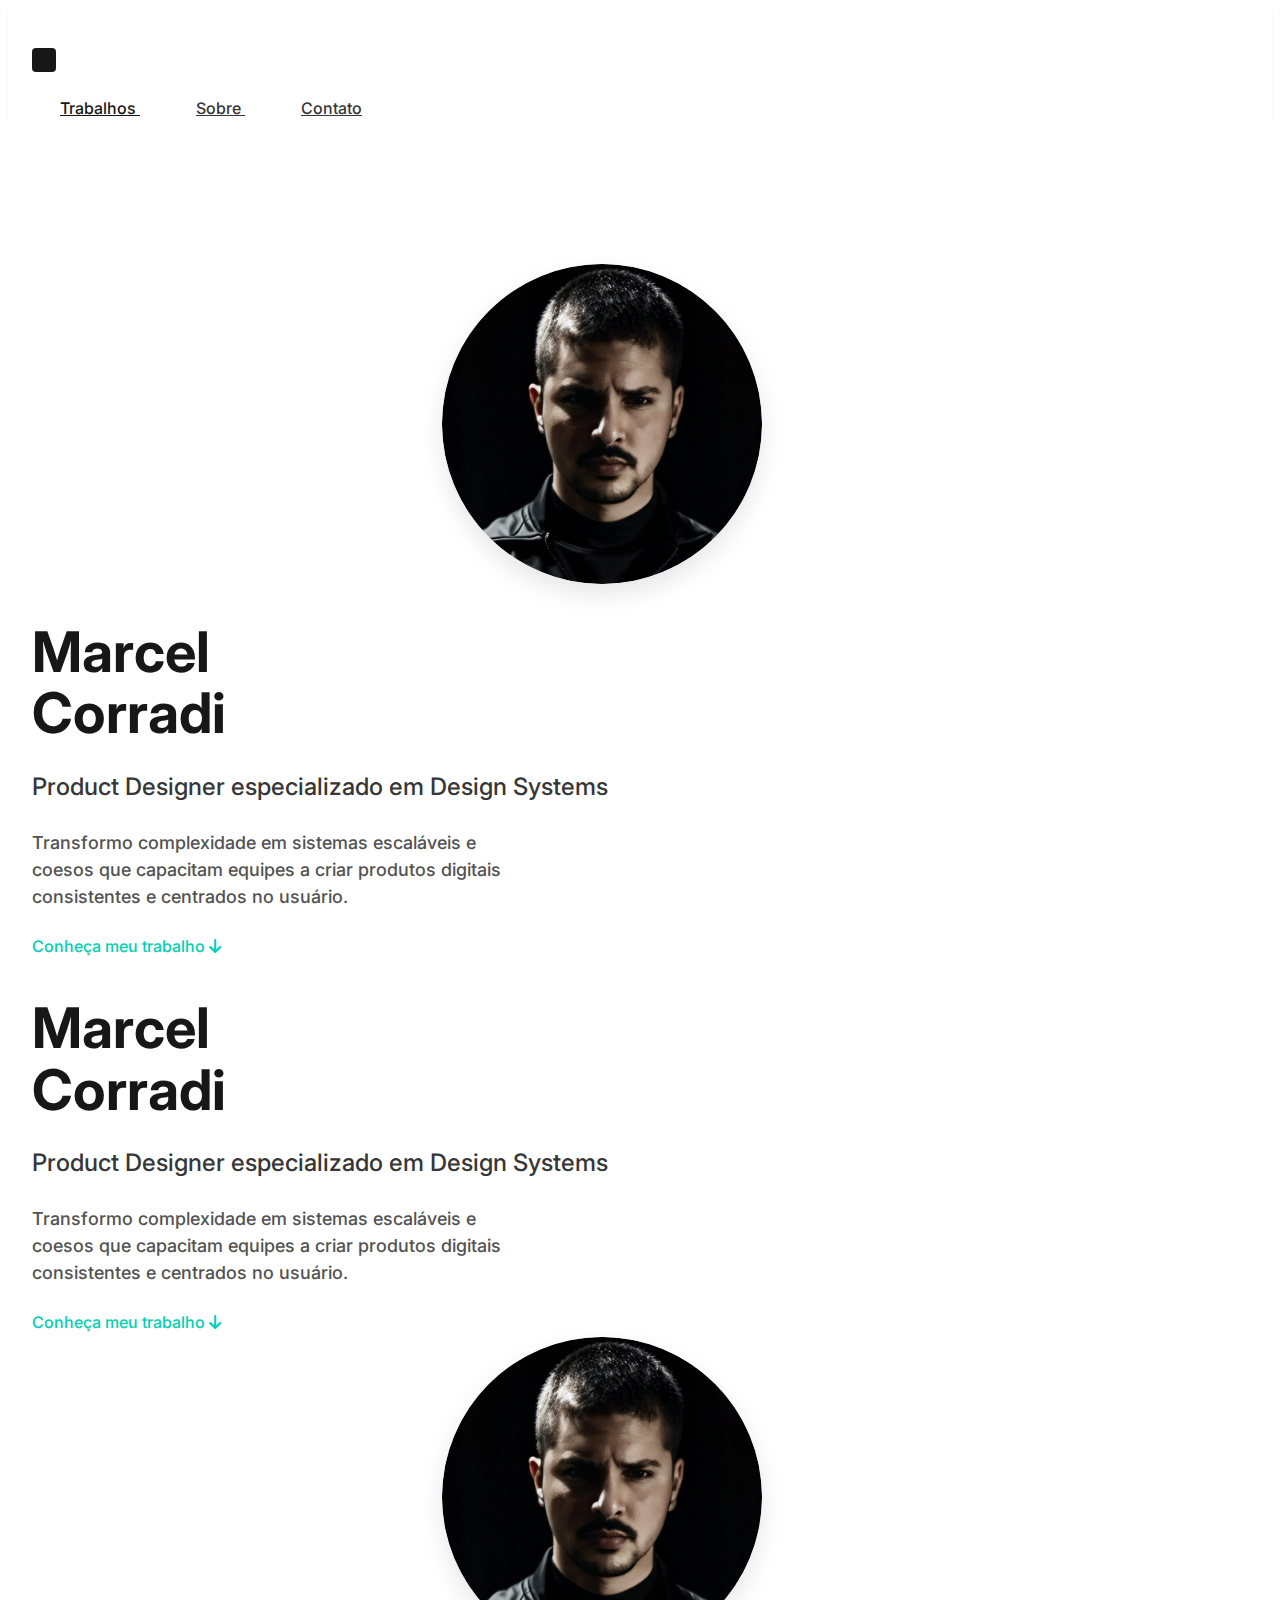
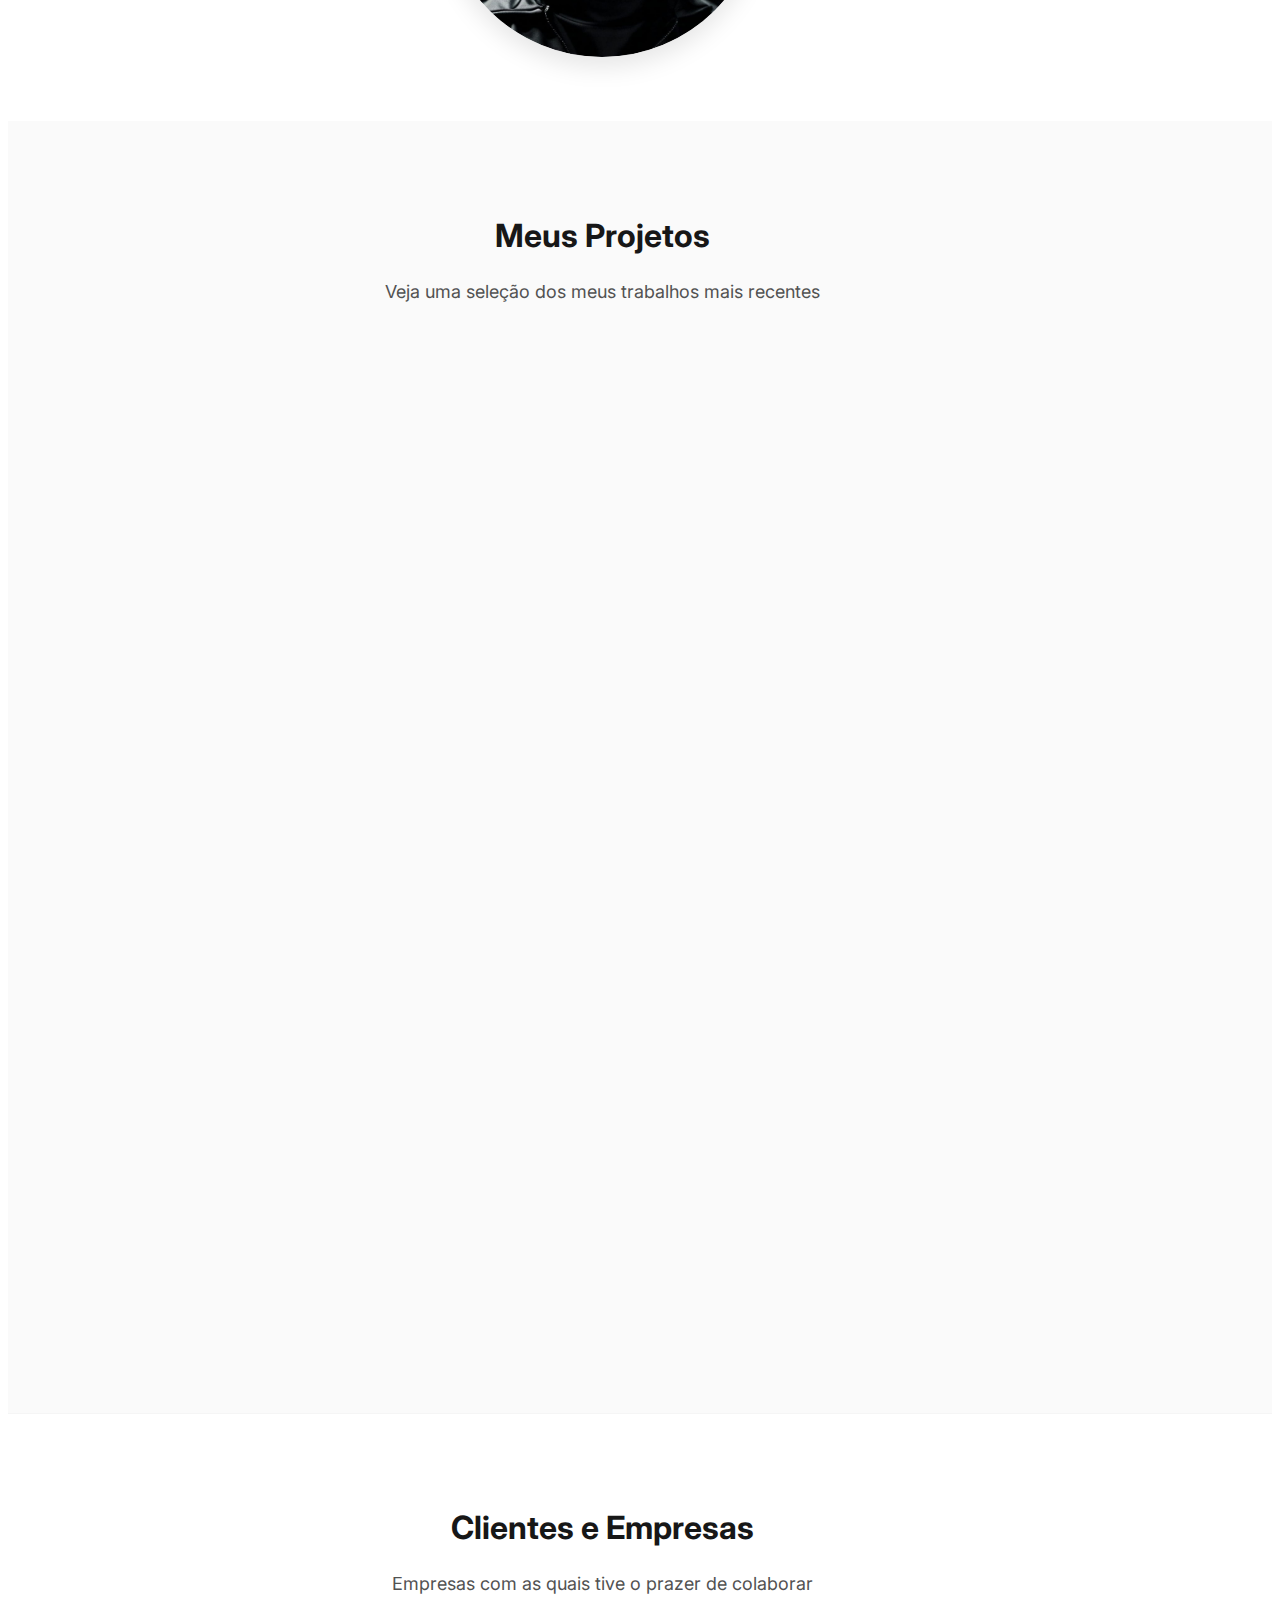
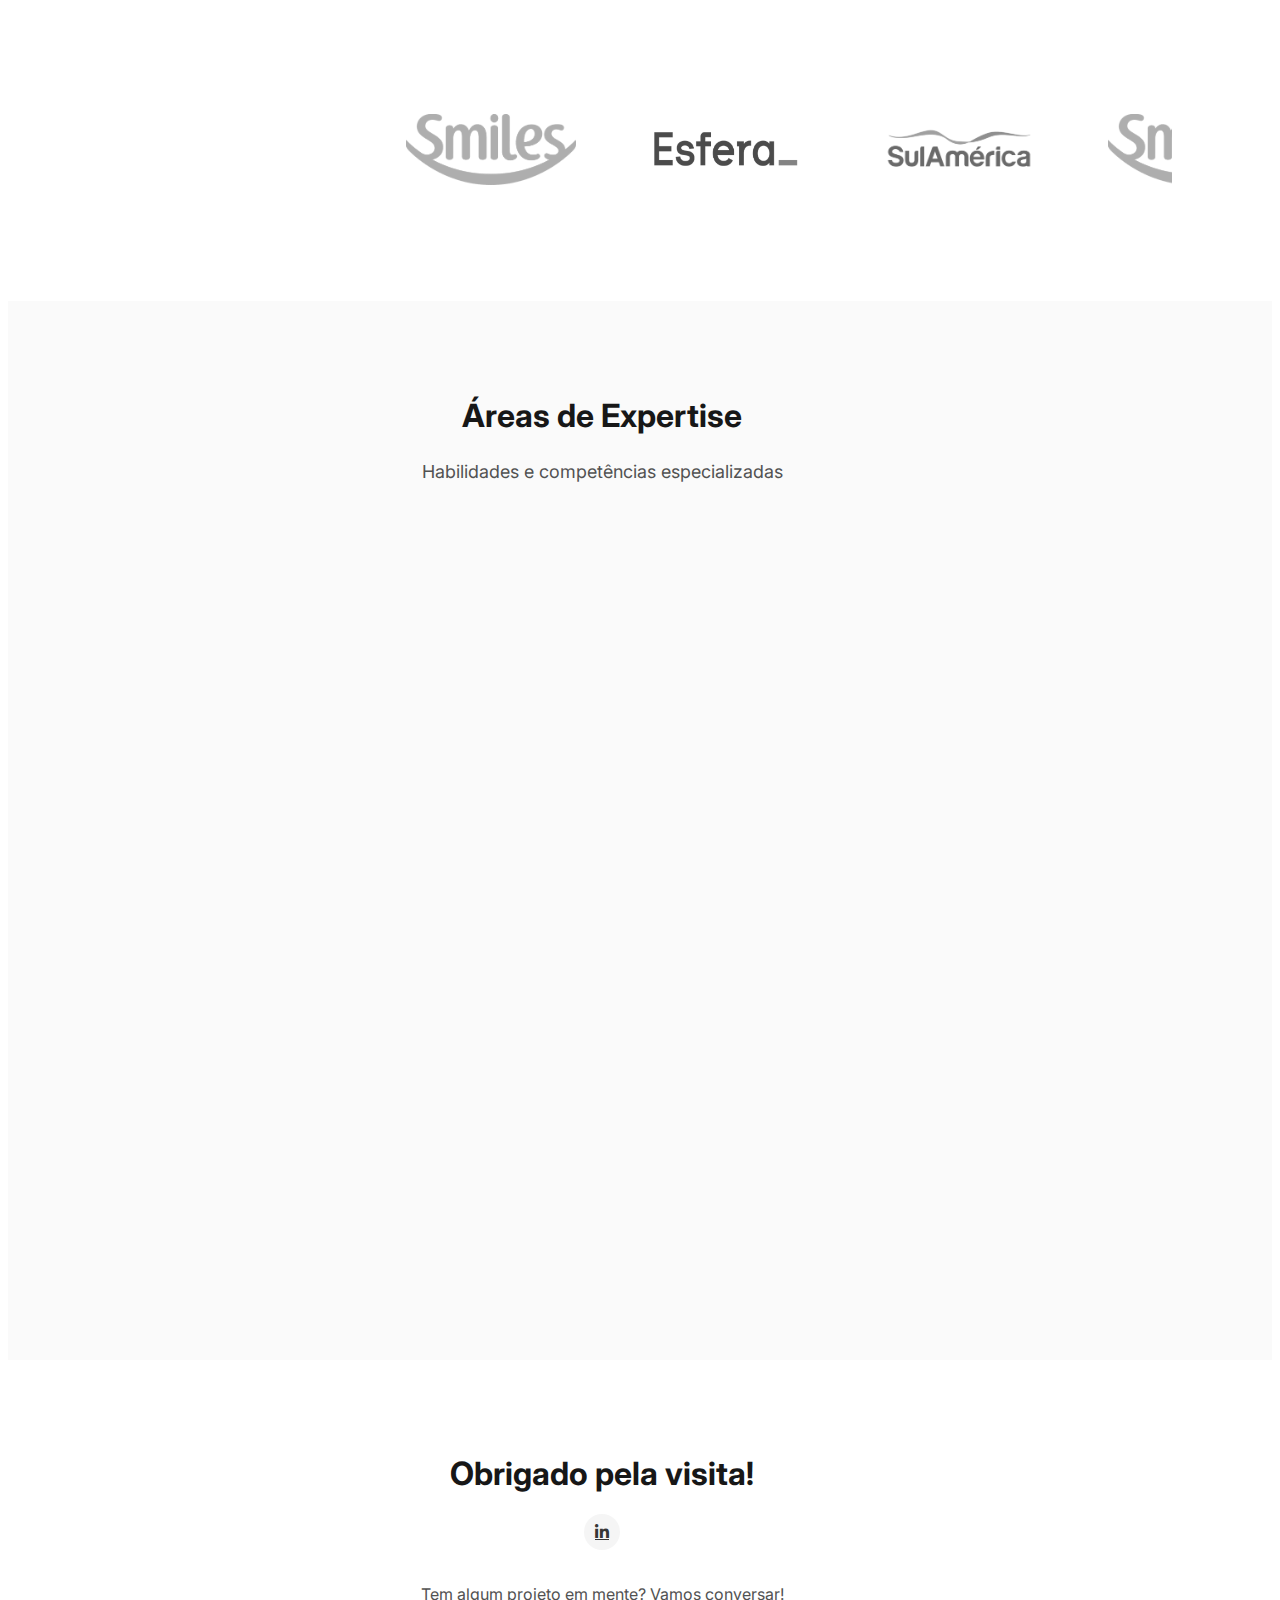
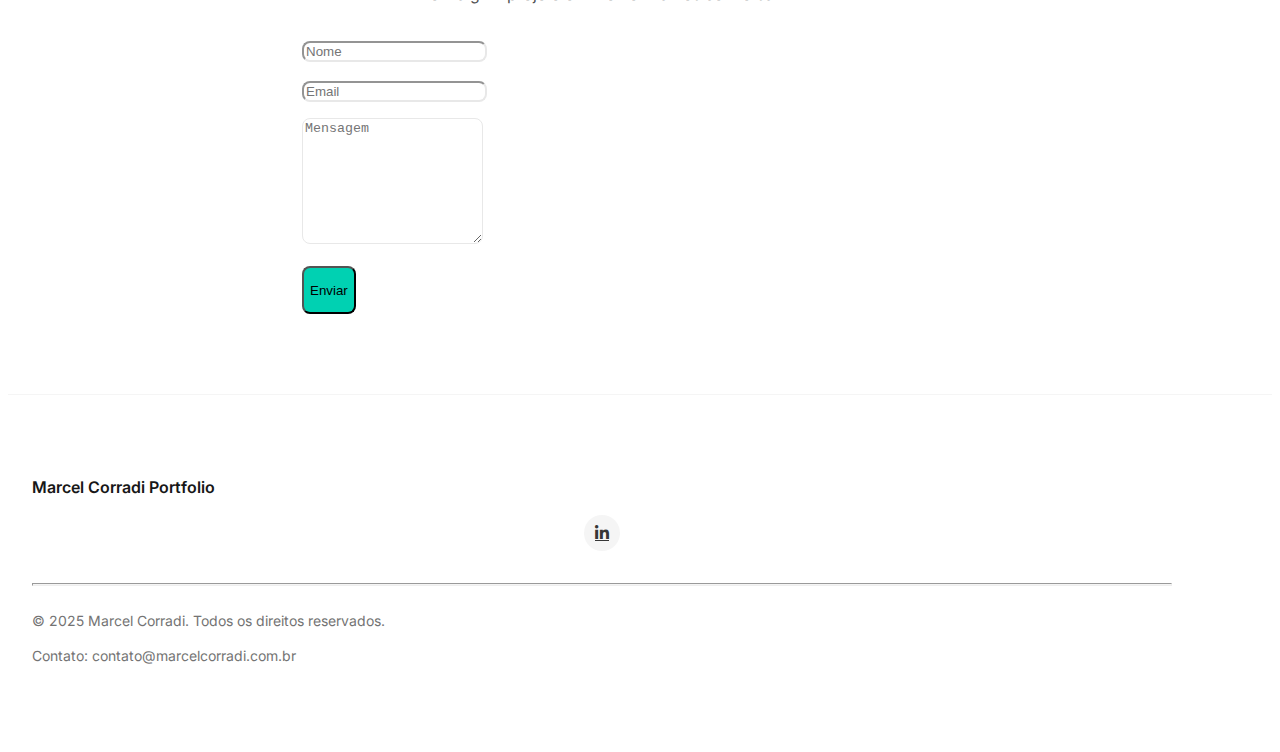
==== commit bd863c72: "atualizacoes com api claude" ====
--- a/index.html
+++ b/index.html
@@ -267,13 +267,13 @@
         <div class="client-logos-container">
           <div class="client-logos-carousel">
             <div class="client-logo">
-              <img src="img/clients/smiles.png" alt="Nome da Empresa 1" />
+              <img src="img/clients/smiles.png" alt="Smiles" />
             </div>
             <div class="client-logo">
-              <img src="img/clients/esfera.png" alt="Nome da Empresa 2" />
+              <img src="img/clients/esfera.png" alt="Esfera" />
             </div>
             <div class="client-logo">
-              <img src="img/clients/sulamerica.png" alt="Nome da Empresa 3" />
+              <img src="img/clients/sulamerica.png" alt="SulAmérica" />
             </div>
           </div>
         </div>
@@ -372,29 +372,13 @@
           <h2 class="contact-title">Obrigado pela visita!</h2>
           <div class="social-links">
             <a
-              href="https://linkedin.com/in/seuperfil"
+              href="https://www.linkedin.com/in/marcel-corradi-84b26931/"
               target="_blank"
               rel="noopener"
               class="social-link"
             >
               <i class="fab fa-linkedin-in"></i>
             </a>
-            <a
-              href="https://instagram.com/seuperfil"
-              target="_blank"
-              rel="noopener"
-              class="social-link"
-            >
-              <i class="fab fa-instagram"></i>
-            </a>
-            <a
-              href="https://dribbble.com/seuperfil"
-              target="_blank"
-              rel="noopener"
-              class="social-link"
-            >
-              <i class="fab fa-dribbble"></i>
-            </a>
           </div>
           <p class="contact-text">
             Tem algum projeto em mente? Vamos conversar!
@@ -440,29 +424,13 @@
             <div class="column is-6">
               <div class="social-links is-pulled-right">
                 <a
-                  href="https://linkedin.com/in/seuperfil"
+                  href="https://www.linkedin.com/in/marcel-corradi-84b26931/"
                   target="_blank"
                   rel="noopener"
                   class="social-link"
                 >
                   <i class="fab fa-linkedin-in"></i>
                 </a>
-                <a
-                  href="https://instagram.com/seuperfil"
-                  target="_blank"
-                  rel="noopener"
-                  class="social-link"
-                >
-                  <i class="fab fa-instagram"></i>
-                </a>
-                <a
-                  href="https://dribbble.com/seuperfil"
-                  target="_blank"
-                  rel="noopener"
-                  class="social-link"
-                >
-                  <i class="fab fa-dribbble"></i>
-                </a>
               </div>
             </div>
           </div>
@@ -475,7 +443,7 @@
             </div>
             <div class="column is-6">
               <p class="contact-email is-pulled-right">
-                Contato: seu.email@exemplo.com
+                Contato: contato@marcelcorradi.com.br
               </p>
             </div>
           </div>
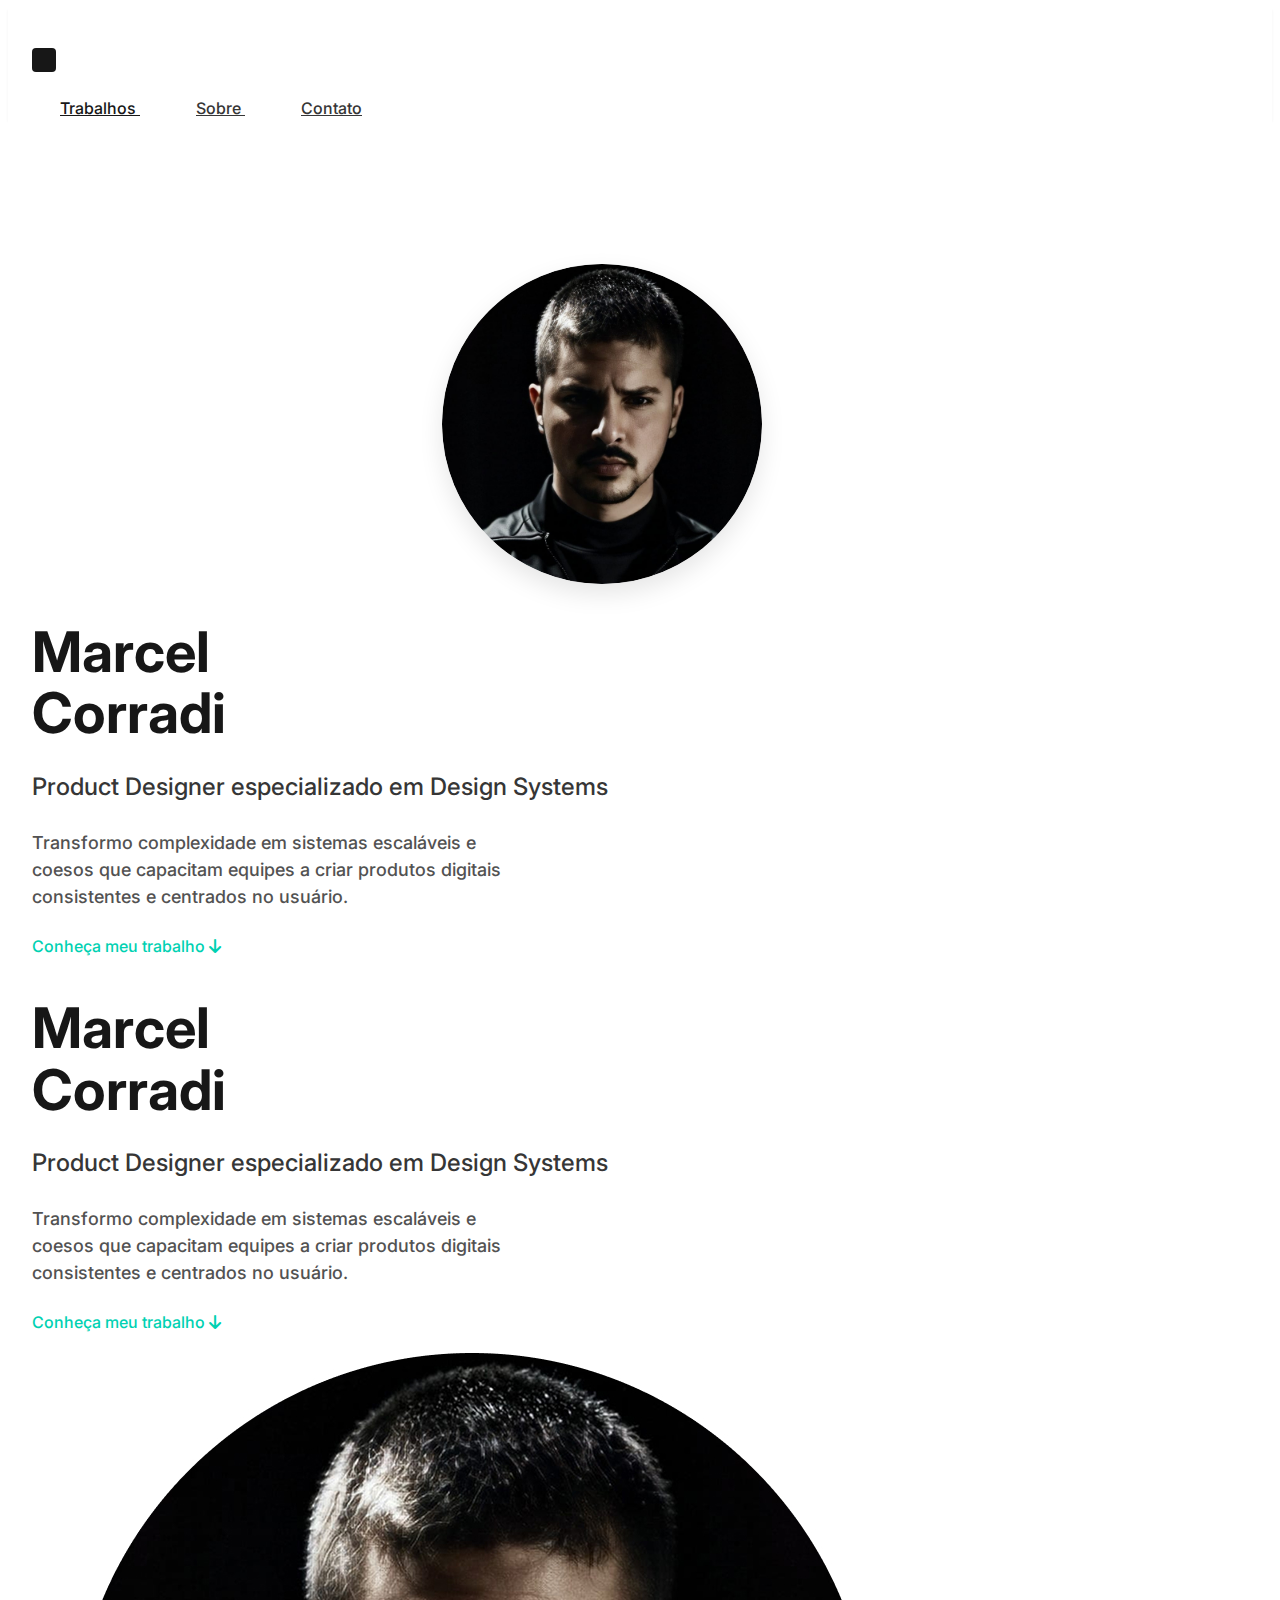
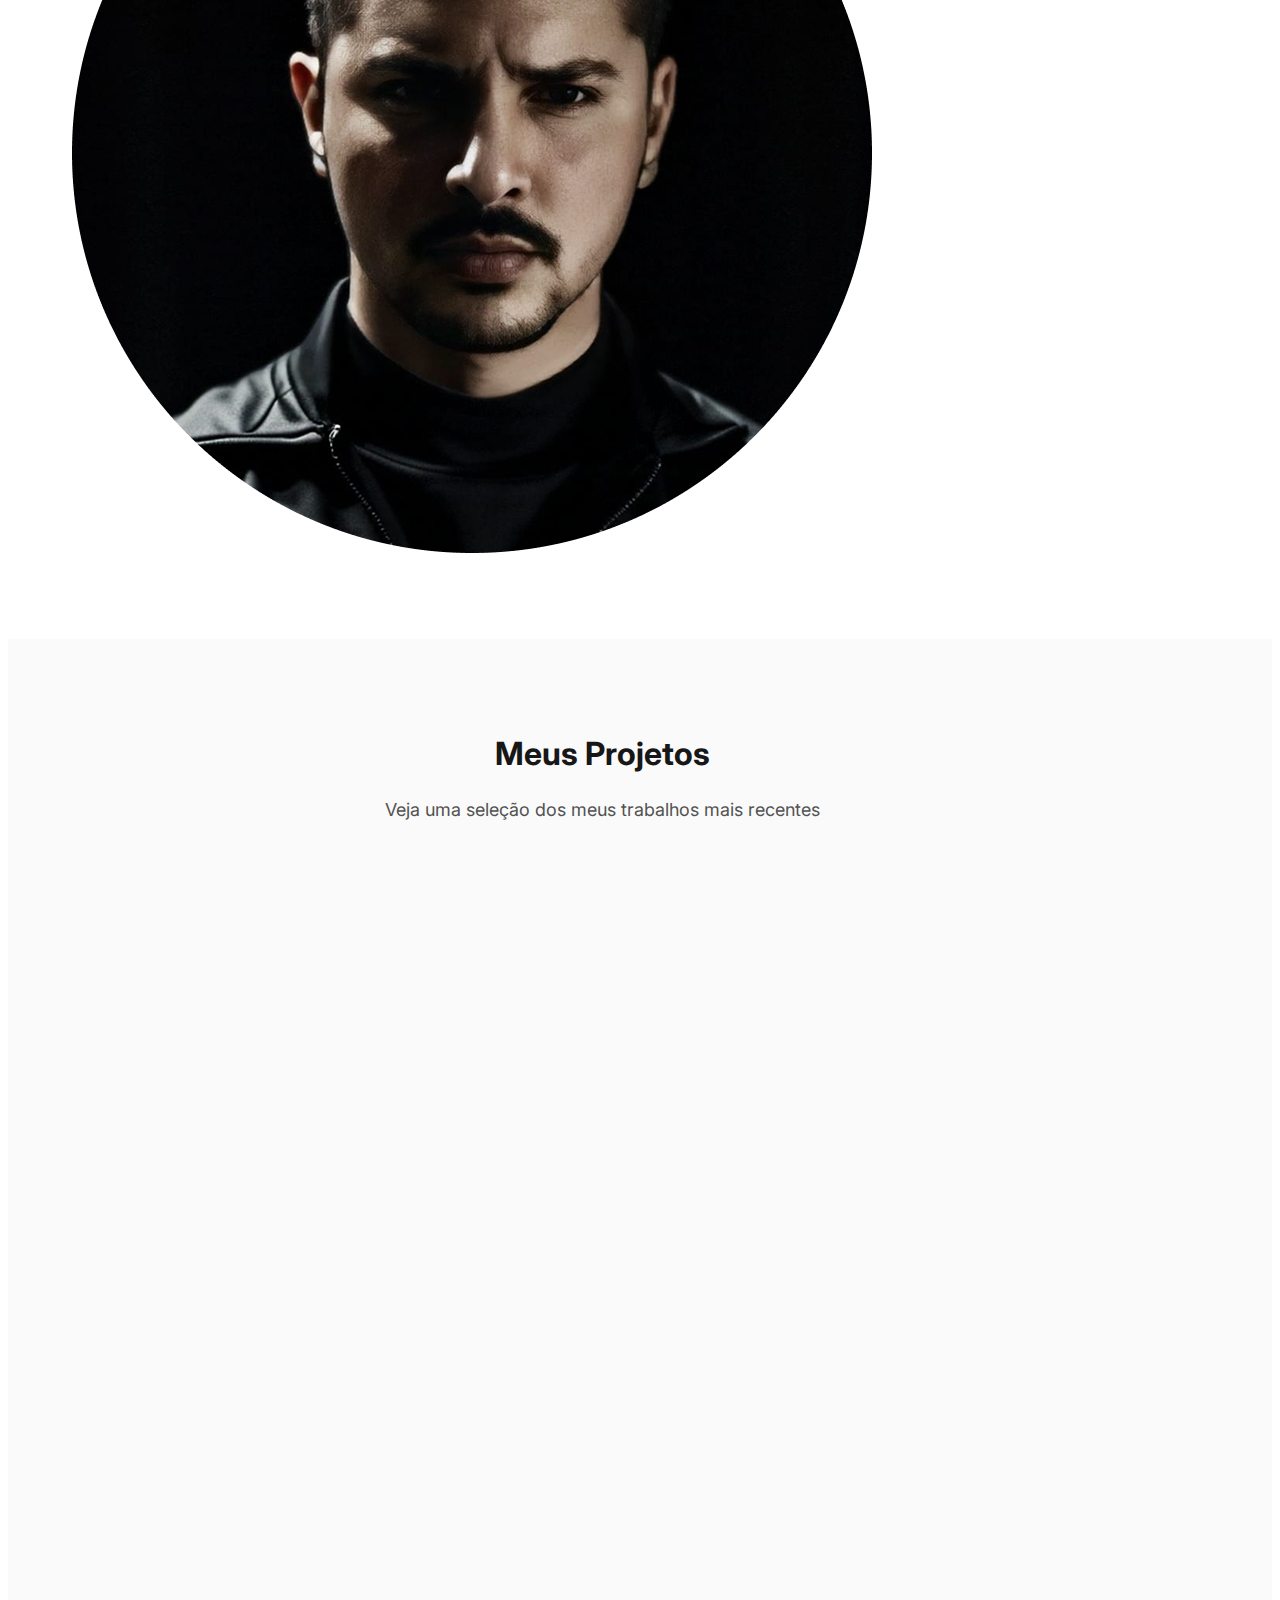
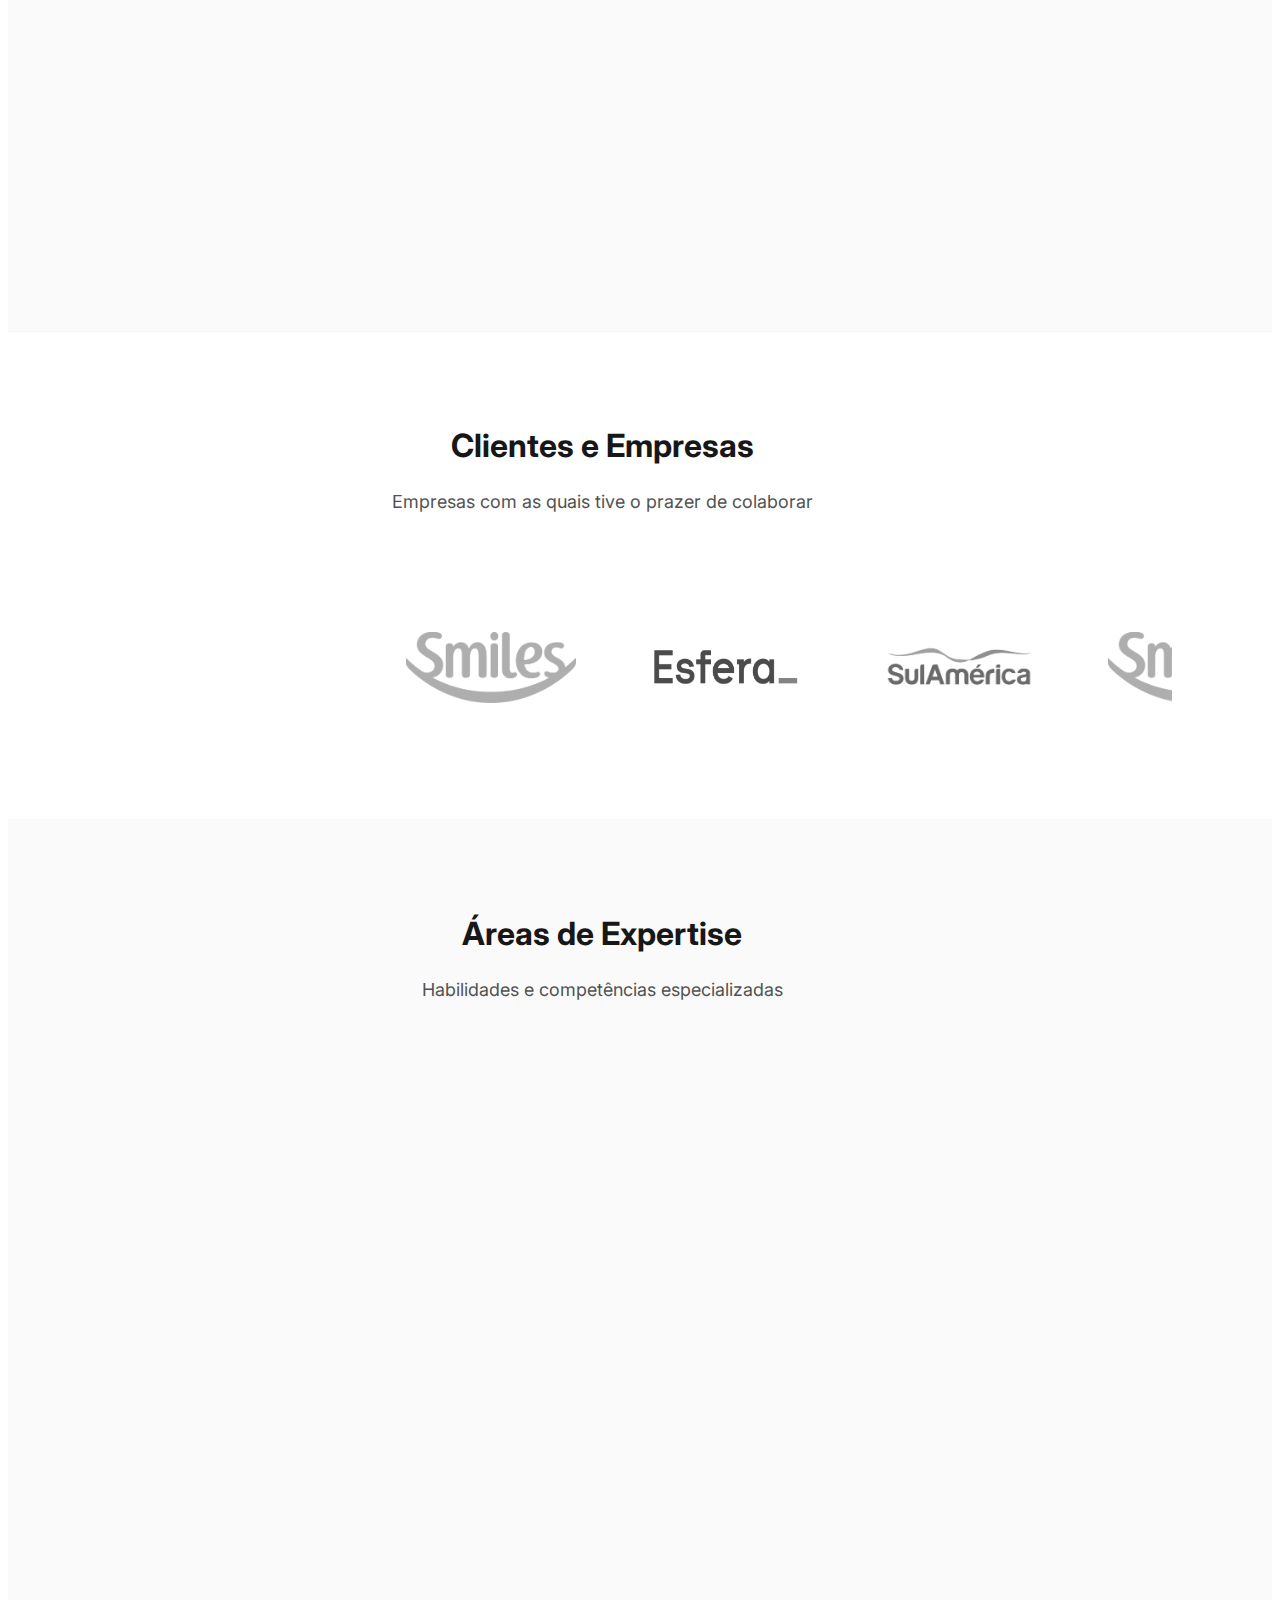
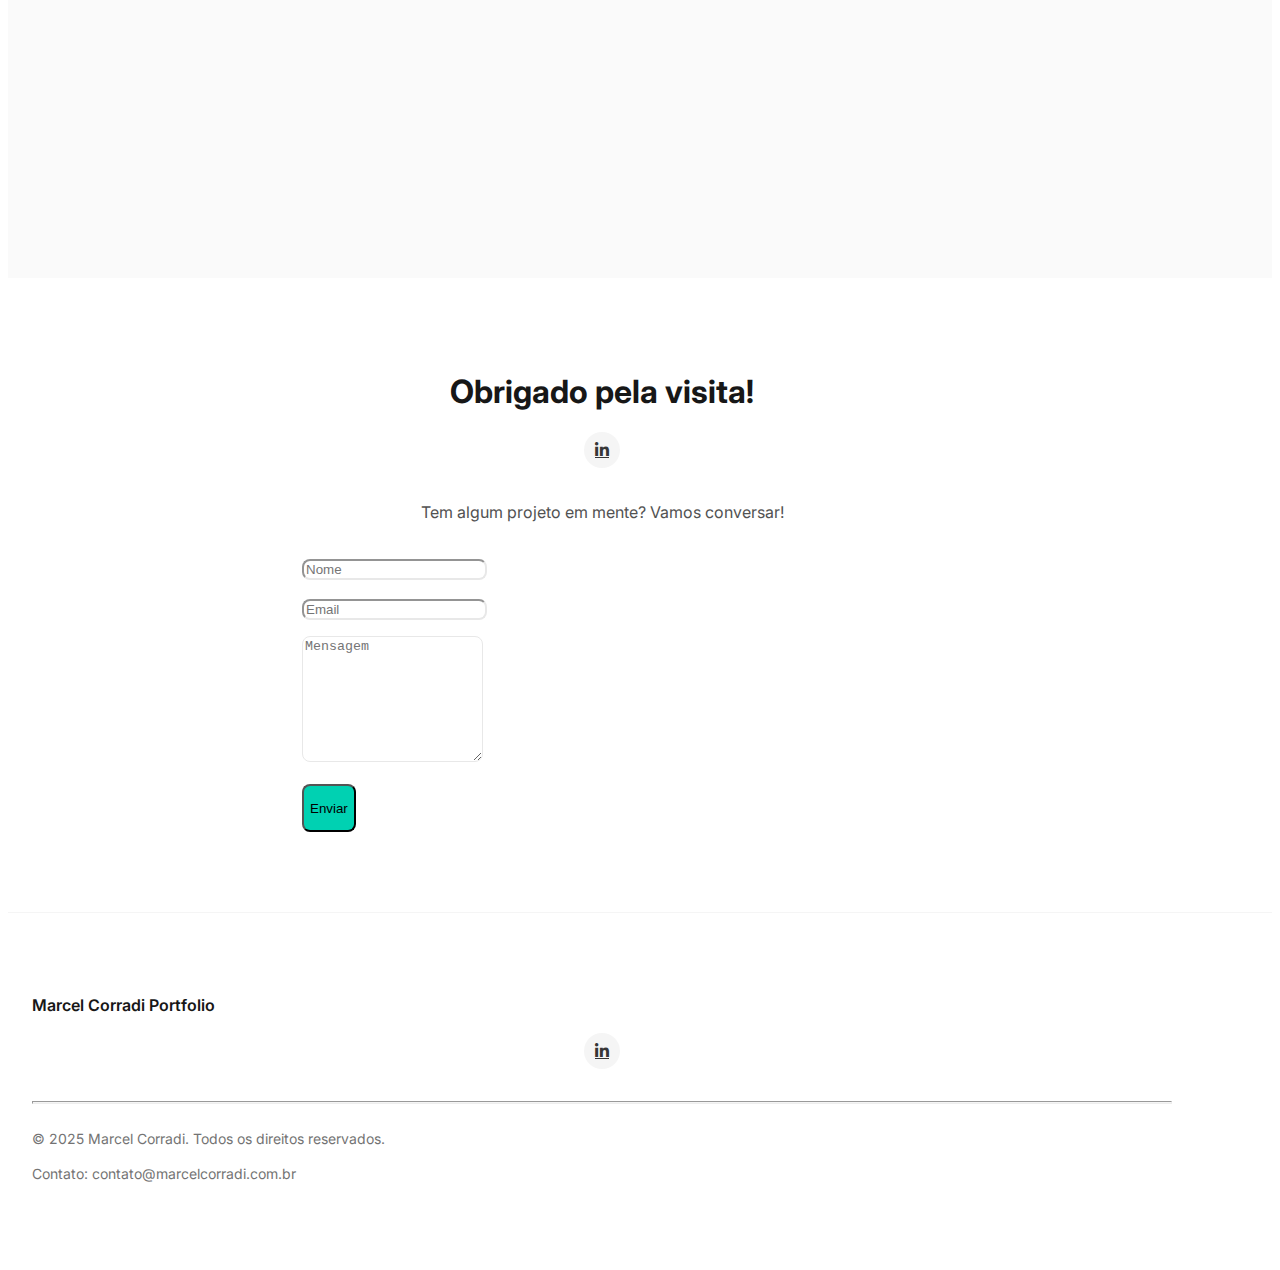
==== commit 0d2e650e: "adicionado pagina sobre e contato" ====
--- a/index.html
+++ b/index.html
@@ -74,15 +74,13 @@
           <!-- Versão móvel (só aparece em mobile) -->
           <div class="columns is-hidden-tablet">
             <!-- Imagem primeiro -->
-            <div class="column is-12">
-              <div class="hero-image-container">
-                <figure class="hero-image">
-                  <img
-                    src="img/profile-photo.jpg"
-                    alt="Marcel Corradi - Product Designer"
-                  />
-                </figure>
-              </div>
+            <div class="profile-image-container">
+              <figure class="profile-image">
+                <img
+                  src="img/profile-photo.jpg"
+                  alt="Marcel Corradi - Product Designer"
+                />
+              </figure>
             </div>
             <!-- Texto depois -->
             <div class="column is-12">
@@ -151,14 +149,14 @@
         </p>
 
         <div class="project-list">
-          <!-- Projeto 1 -->
+          <!-- Projeto 1 - Design Tokens -->
           <article class="project-card animate-on-scroll">
             <div class="columns is-vcentered">
               <div class="column is-5">
                 <div class="project-image-container">
                   <img
-                    src="img/projects/fintech-design-system.jpg"
-                    alt="Sistema de Design para Fintech"
+                    src="img/projects/design-tokens-card.jpg"
+                    alt="Design Tokens: Nomenclatura e Implementação"
                     class="project-image"
                   />
                 </div>
@@ -167,17 +165,14 @@
                 <div class="project-content">
                   <div class="project-category">Design System</div>
                   <h3 class="project-title">
-                    Criação e escalabilidade de um sistema de design
+                    Design Tokens: Nomenclatura e Implementação no Figma
                   </h3>
                   <p class="project-description">
-                    Desenvolvimento de um sistema de design escalável para
-                    plataforma de investimentos, incluindo componentes
-                    acessíveis e documentação técnica.
+                    Criação de um sistema de tokens padronizado, estabelecendo
+                    uma hierarquia de três camadas para garantir consistência
+                    visual e melhorar a eficiência do design.
                   </p>
-                  <a
-                    href="projects/design-system-fintech.html"
-                    class="project-link"
-                  >
+                  <a href="projects/design-tokens.html" class="project-link">
                     <span>LEIA MAIS</span>
                     <span class="icon"><i class="fas fa-arrow-right"></i></span>
                   </a>
--- a/css/main.css
+++ b/css/main.css
@@ -13,6 +13,7 @@
 @import "components/forms.css";
 @import "components/navbar.css";
 @import "components/footer.css";
+@import "components/profile-image.css";
 
 /* Seções */
 @import "sections/hero.css";
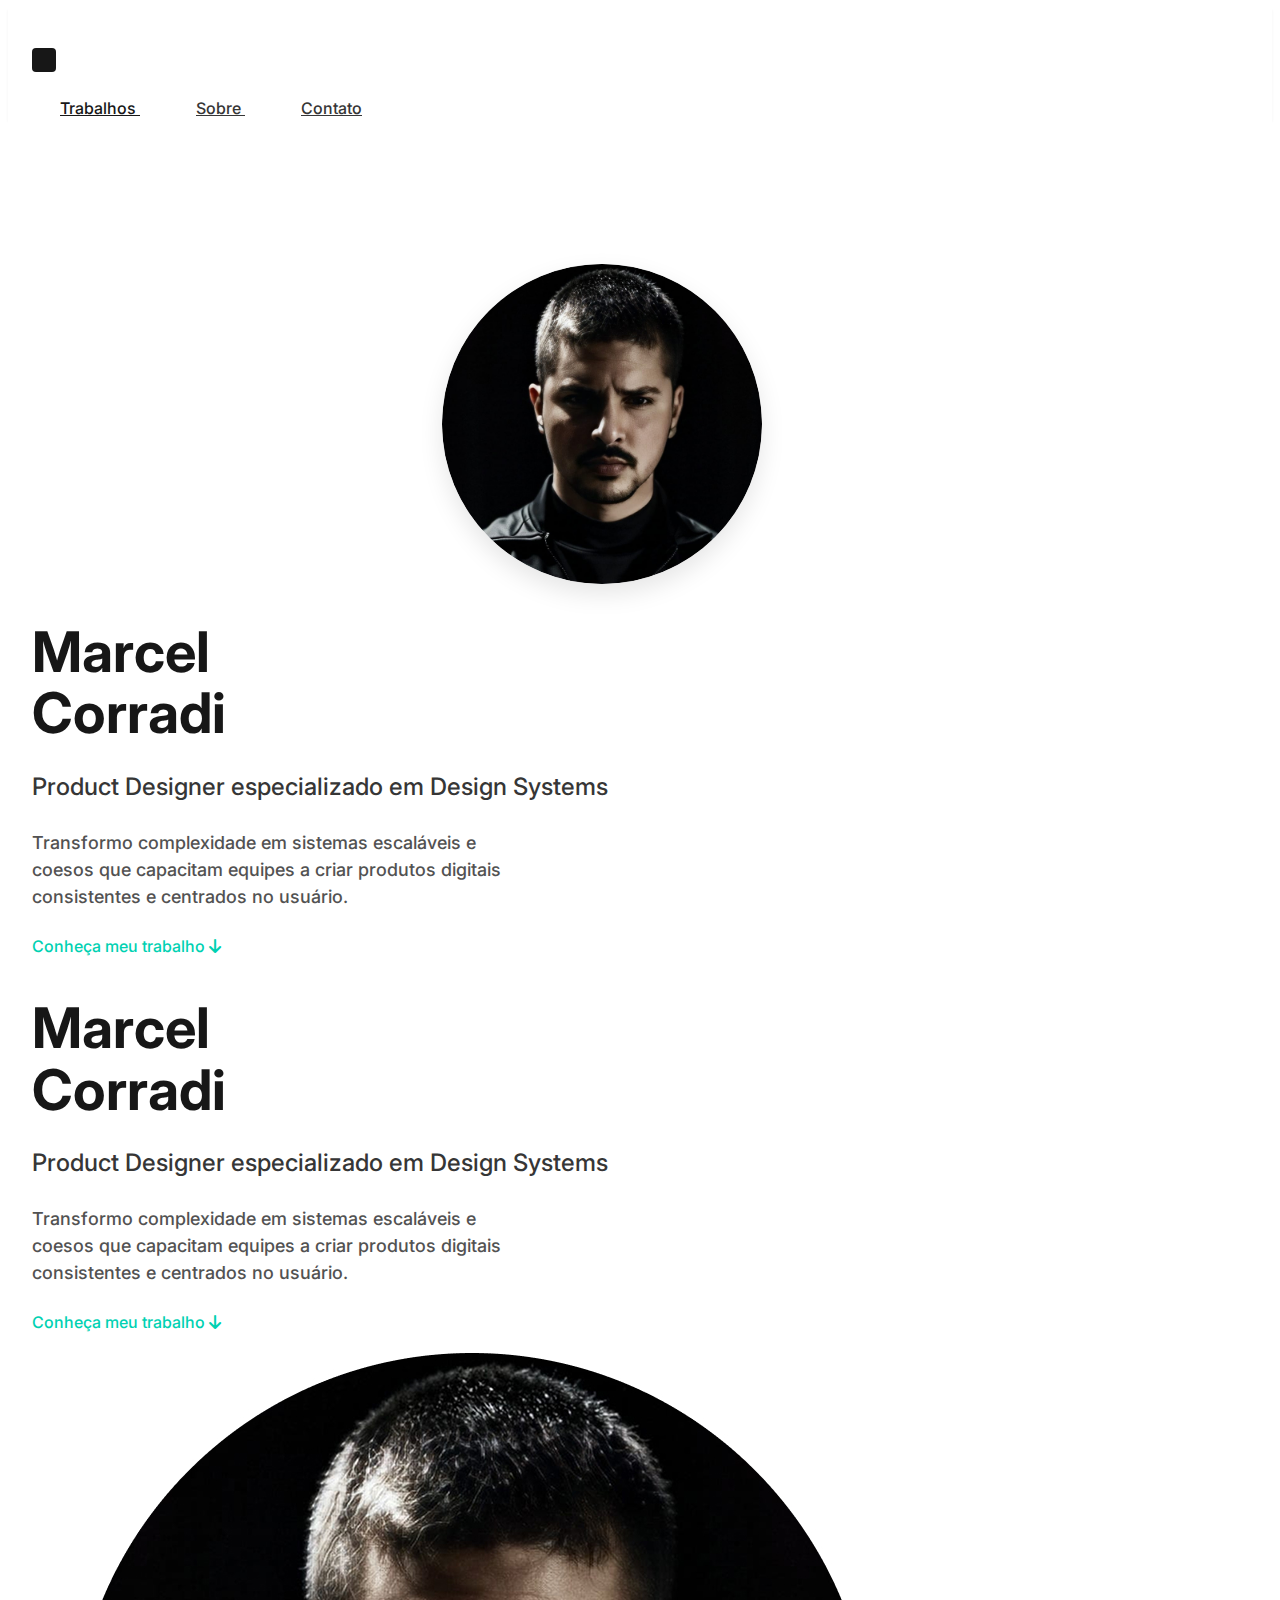
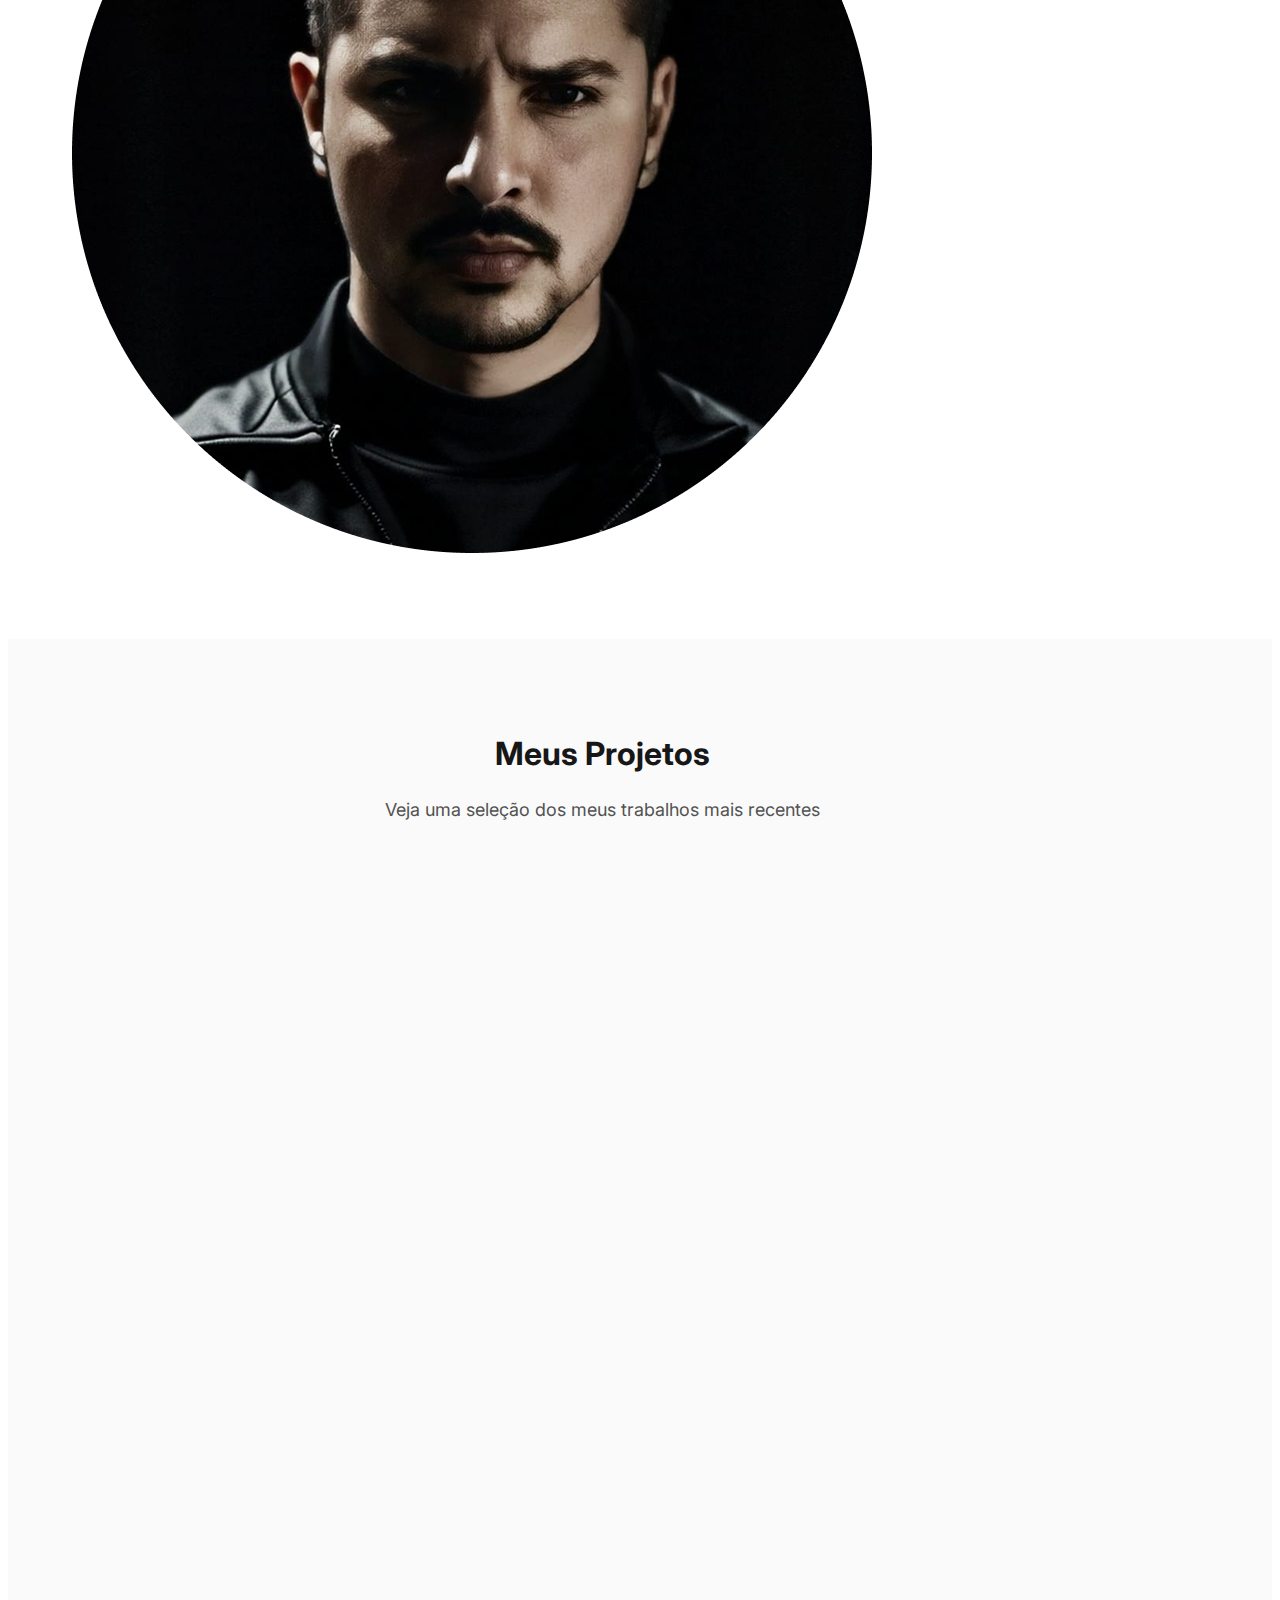
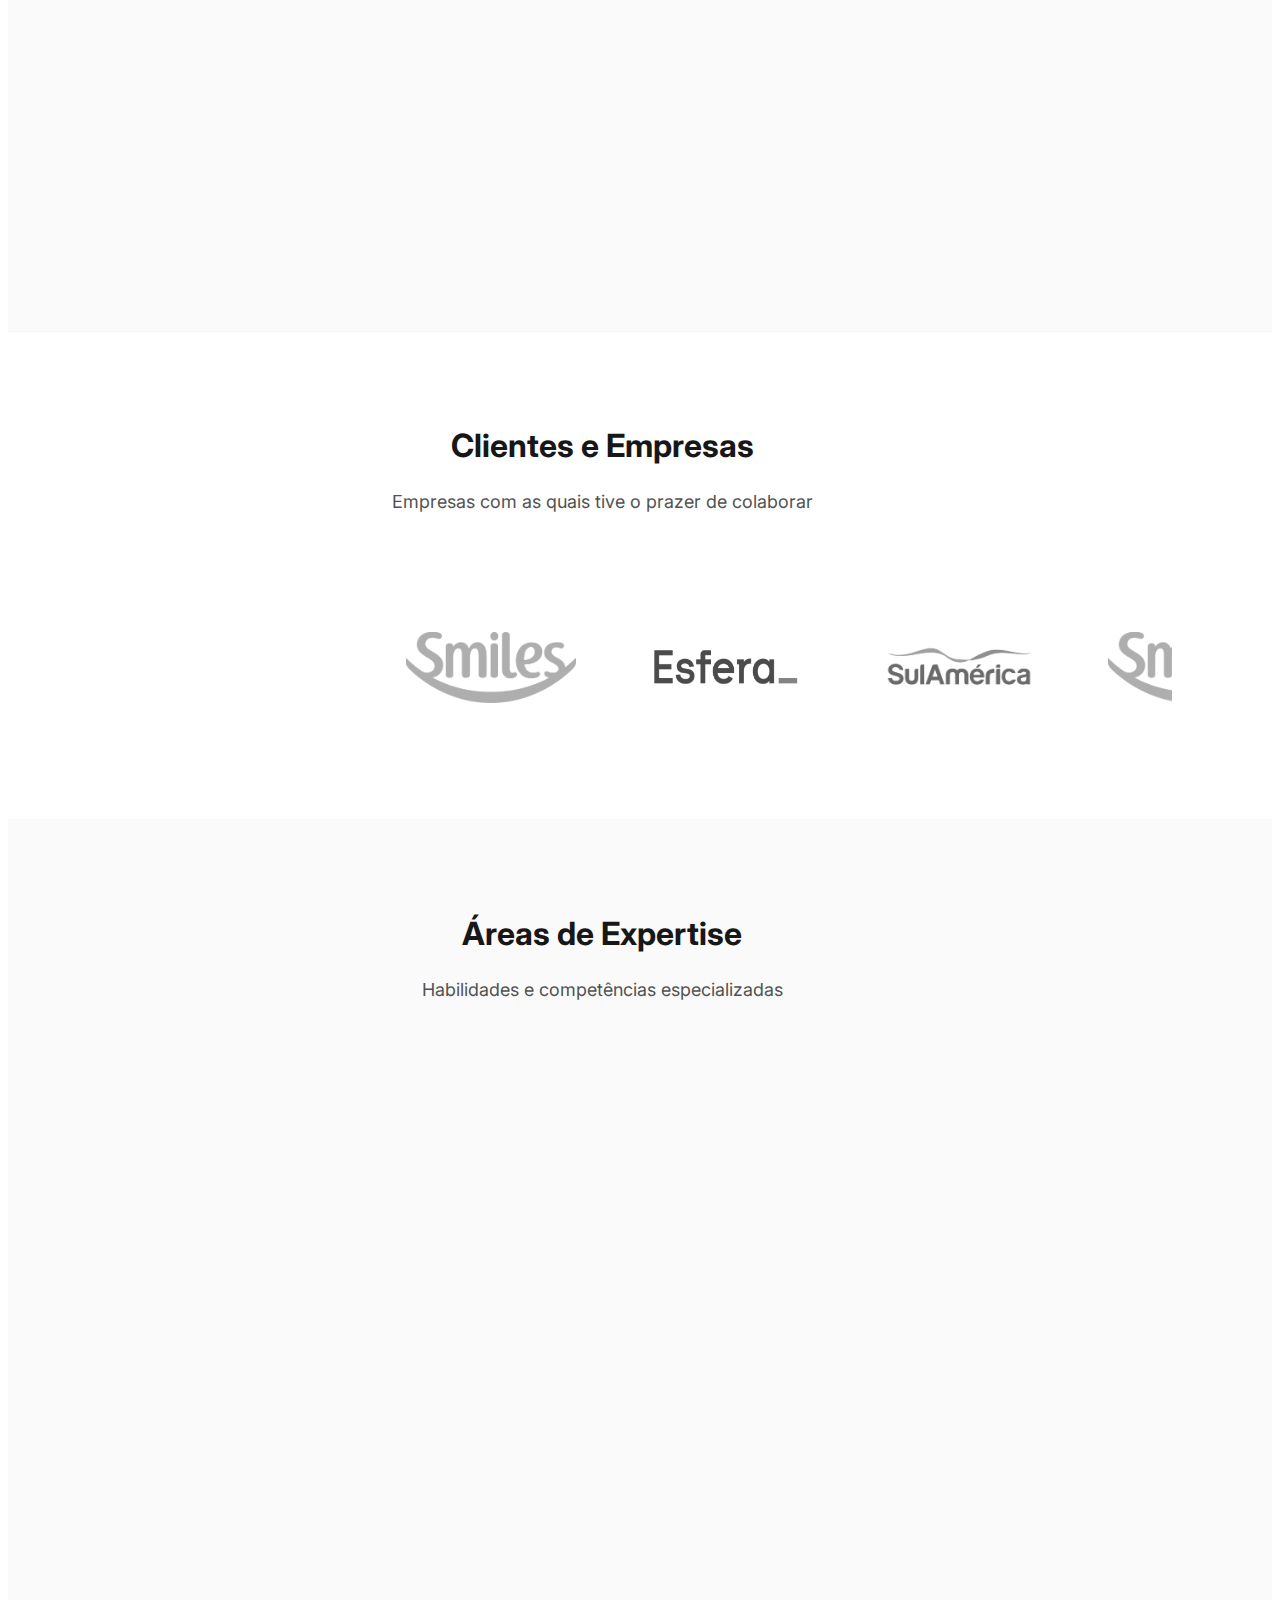
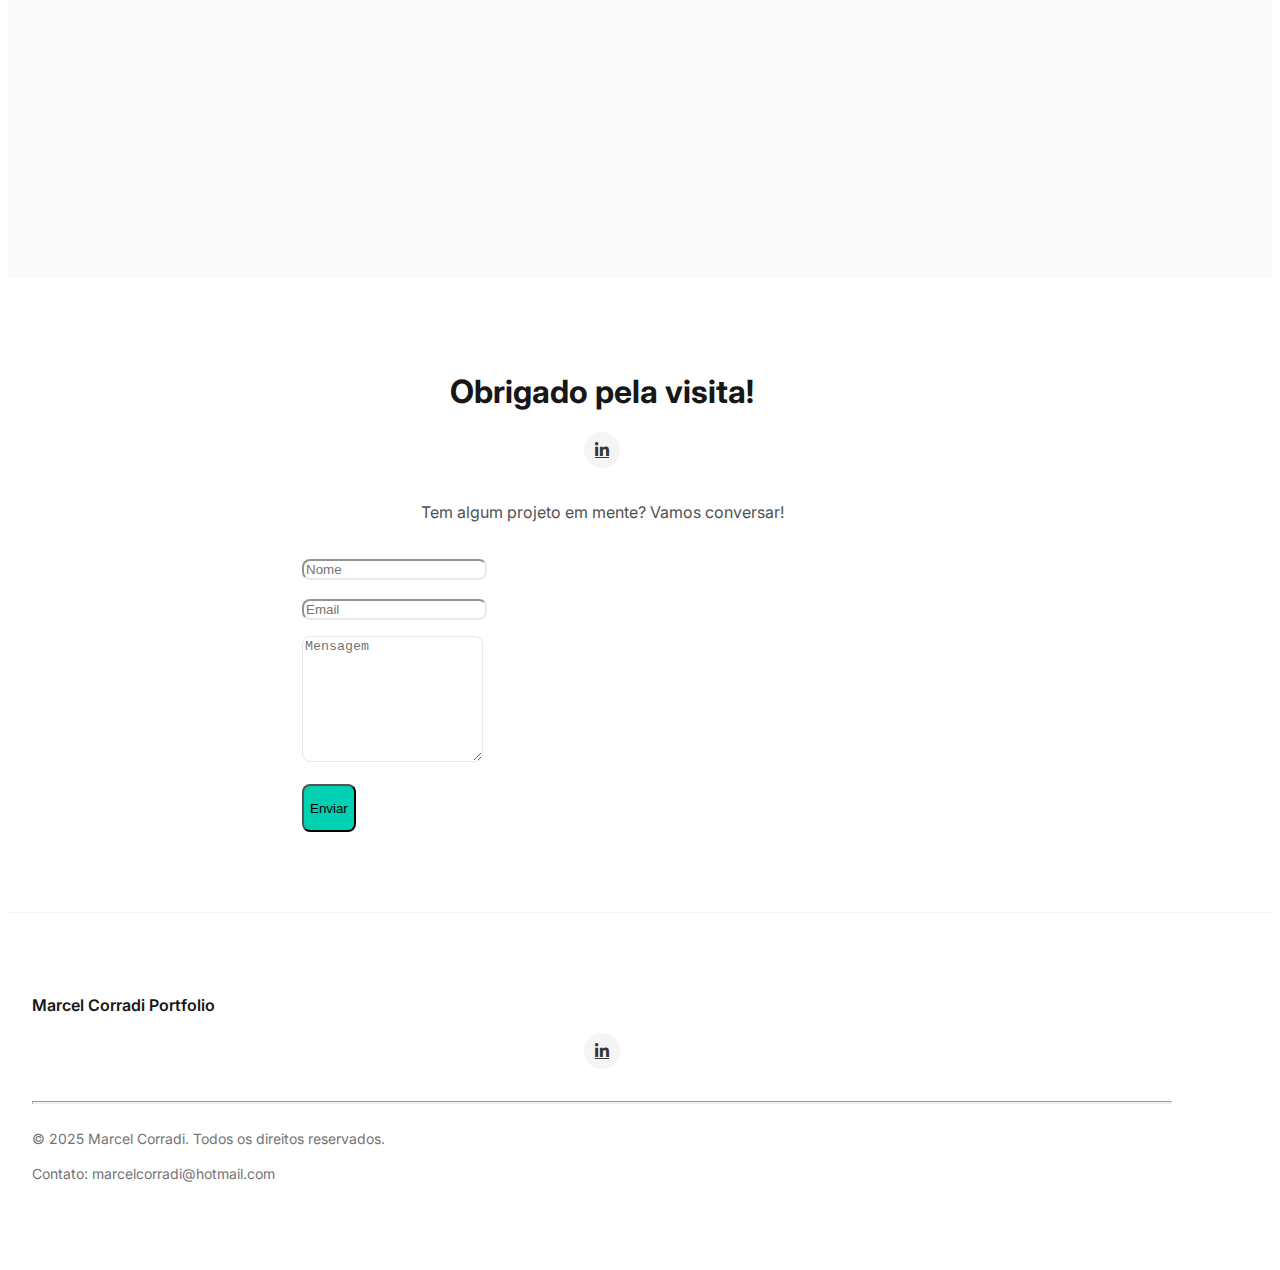
==== commit 5dab33fb: "add imagem cover projeto" ====
--- a/index.html
+++ b/index.html
@@ -155,7 +155,7 @@
               <div class="column is-5">
                 <div class="project-image-container">
                   <img
-                    src="img/projects/design-tokens-card.jpg"
+                    src="img/projects/design-tokens-cover.png"
                     alt="Design Tokens: Nomenclatura e Implementação"
                     class="project-image"
                   />
@@ -438,7 +438,7 @@
             </div>
             <div class="column is-6">
               <p class="contact-email is-pulled-right">
-                Contato: contato@marcelcorradi.com.br
+                Contato: marcelcorradi@hotmail.com
               </p>
             </div>
           </div>
